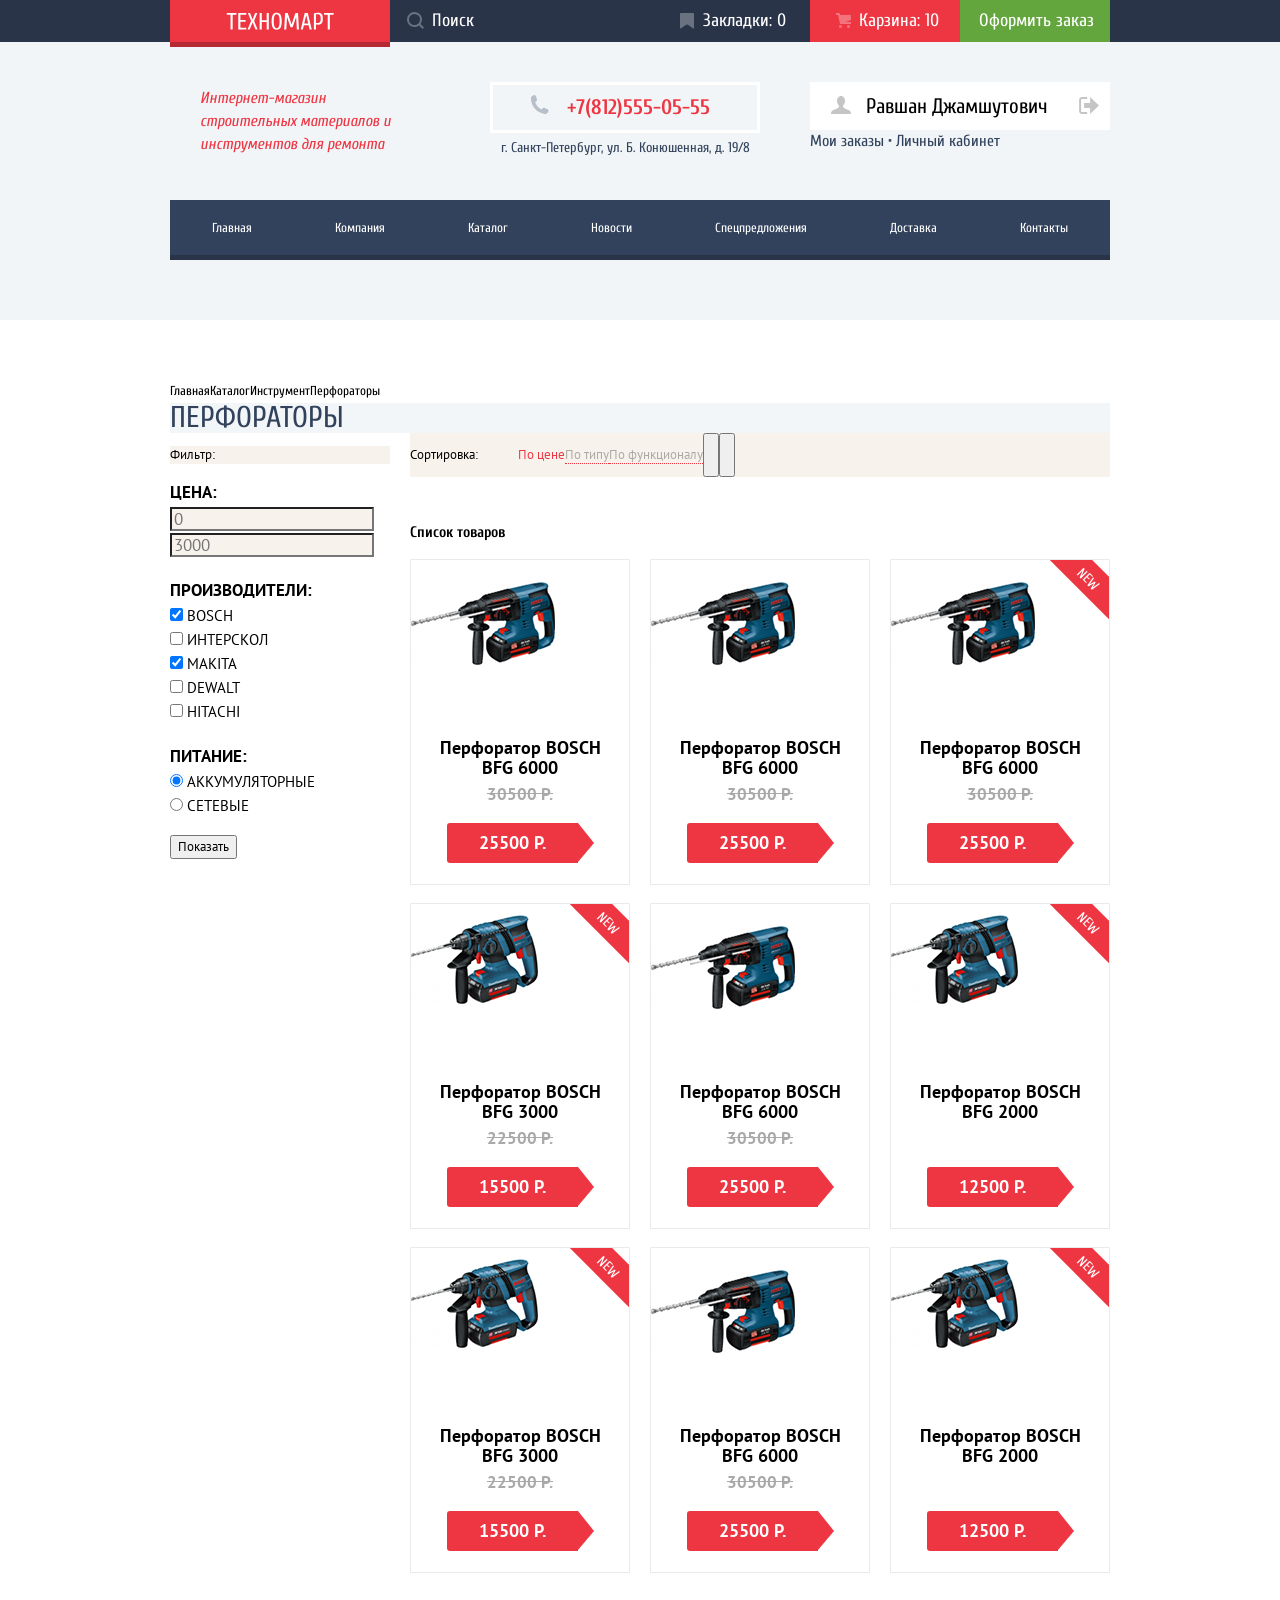
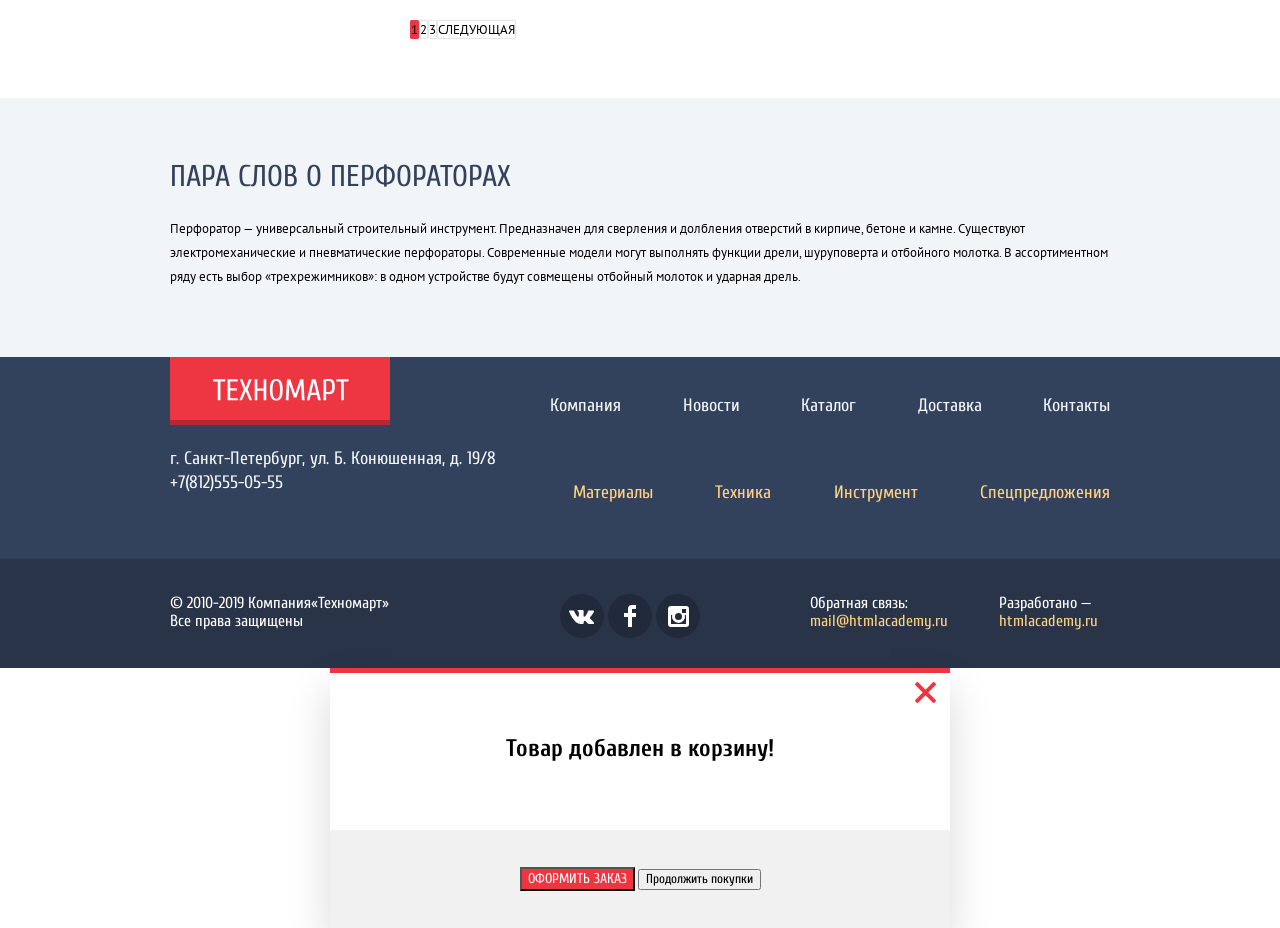
==== catalog.html @ ea9637d2 "правки к декоративным элементам" ====
<!DOCTYPE html>
<html class="page" lang="ru">

<head>
  <meta charset="utf-8">
  <title>HTML Academy: Техномарт</title>
  <link rel="icon" href="favicon.ico">
  <link rel="icon" href="img/icon.svg" type="image/svg+xml">
  <link rel="apple-touch-icon" href="img/180.png">
  <link rel="manifest" href="manifest.webmanifest">
  <link href="https://fonts.googleapis.com/css2?family=Cuprum:wght@400;700&family=PT+Sans:wght@400;700&display=swap"
    rel="stylesheet">
  <link rel="stylesheet" href="css/normalize.css">
  <link rel="stylesheet" href="css/style.css">
</head>

<body class="page-body">
  <header class="main-header">
    <div class="first-line-wrapper">
      <div class="header-first-line">
        <a class="header-logo" href="index.html">
          <img src="img/tehnomart-logo-header.svg" alt="Логотип Техномарт." width="108" height="18">
        </a>
        <form class="search" action="">
          <label class="visually-hidden" for="search">Поиск</label>
          <input class="search-input" type="text" id="search" name="search" placeholder="Поиск">
          <svg class="loupe" width="17" height="17" fill="none" xmlns="http://www.w3.org/2000/svg">
            <path class="lope-pass" fill-rule="evenodd" clip-rule="evenodd"
              d="M13.46 12.04L17 15.6 15.59 17l-3.55-3.54a7.5 7.5 0 111.41-1.41zM7.5 2a5.5 5.5 0 10.01 11.01A5.5 5.5 0 007.5 2z"
              fill="#fff" />
          </svg>
        </form>
        <ul class="buyer-assistance-list">
          <li class="buyer-assistance-item">
            <a class="buyer-assistance-link bookmarks" href="#">Закладки: <span.>0</span.></a>
          </li>
          <li class="buyer-assistance-item">
            <a class="buyer-assistance-link basket filled-basket" href="#">Карзина: <span>10</span></a>
          </li>
          <li class="buyer-assistance-item">
            <a class="buyer-assistance-link place-order" href="#">Оформить заказ</a>
          </li>
        </ul>
      </div>
    </div>

    <div class="header-middle-line">
      <p>
        Интернет-магазин строительных материалов и инструментов для ремонта
      </p>
      <div class="header-address-block">
        <a class="header-phone" href="tel:78125550555">+7(812)555-05-55</a>
        <address class="header-address">
          г. Санкт-Петербург, ул. Б. Конюшенная, д. 19/8
        </address>
      </div>
      <form class="personal-account" action="">
        <button class="personal-accaunt-button" type="button">
          <svg width="20" height="18" fill="#C5C5C5" xmlns="http://www.w3.org/2000/svg">
            <path
              d="M17.881 14.166c-2.144-.735-4.256-1.666-5.207-2.39-.657-.501-.77-1.618-.517-2.415 1.118-.903 1.864-2.477 1.864-4.278C14.021 2.276 12.221 0 10 0S5.979 2.276 5.979 5.083c0 1.801.746 3.374 1.863 4.277.253.798.141 1.915-.517 2.416-.95.724-3.063 1.654-5.207 2.39C-.026 14.902 0 18 0 18h20s.025-3.099-2.119-3.834z" />
          </svg>
        </button>
        <label class="personal-account-ladel" for="user_name">
          <input class="personal-account-input" type="text" name="user_name" placeholder="Равшан Джамшутович">
          Мои заказы &bull; Личный кабинет
        </label>
        <button class="login-out-button" type="button">
          <svg width="20" height="17" fill="#c5c5c5" xmlns="http://www.w3.org/2000/svg">
            <path d="M20 8.5L11.12 0v6h-6v5h6v6L20 8.5z" />
            <path
              d="M2.1 13.95V3.05c.02-.38.18-1.06 1.02-1.06h5.02V0H3.12C.94 0 .12 1.81.09 3.03v10.94C.1 15.2.94 17 3.12 17h5.02v-1.99H3.12c-.84 0-1-.68-1.01-1.06z" />
          </svg>
        </button>
      </form>
    </div>

    <nav class="main-nav">
      <ul class="site-nav">
        <li><a class="site-nav-link" href="index.html">Главная</a></li>
        <li><a class="site-nav-link" href="#">Компания</a></li>
        <li><a class="site-nav-link" href="#">Каталог</a></li>
        <li><a class="site-nav-link" href="#">Новости</a></li>
        <li><a class="site-nav-link" href="#">Спецпредложения</a></li>
        <li><a class="site-nav-link" href="#">Доставка</a></li>
        <li><a class="site-nav-link" href="#">Контакты</a></li>
      </ul>
    </nav>
  </header>

  <main class="page-catalog">
    <div class="container">
      <h1 class="visually-hidden">Большой выбор товаров на любой вкус</h1>
      <ul class="bread-crumbs">
        <li>
          <a class="bread-crumbs-link" href="index.html"><span>Главная</span></a>
        </li>
        <li><a class="bread-crumbs-link" href="#">Каталог</a></li>
        <li><a class="bread-crumbs-link" href="#">Инструмент</a></li>
        <li class="breadcrums-current">
          <a class="bread-crumbs-link" href="#">Перфораторы</a>
        </li>
      </ul>
      <h2 class="section-title perforator">Перфораторы</h2>

      <div class="catalog-wrapper">
        <section class="sort">
          <h3 class="catalog-section-title">Сортировка:</h3>
          <ul class="sort-list">
            <li><a class="sort-link sort-selected" href="#">По цене</a></li>
            <li><a class="sort-link" href="#">По типу</a></li>
            <li><a class="sort-link" href="#">По функционалу</a></li>
          </ul>
          <button class="sort-button" type="button"></button>
          <button class="sort-button" type="button"></button>
        </section>

        <section class="filters">
          <h3 class="catalog-section-title filters-title">Фильтр:</h3>
          <form class="filter" action="https://echo.htmlacademy.ru" method="get">
            <fieldset class="filter-price">
              <legend class="">Цена:</legend>
              <label for=""><input type="number" placeholder="0"></label>
              <label for=""><input type="number" placeholder="3000"></label>
            </fieldset>
            <fieldset class="filter-manufacturers">
              <legend>Производители:</legend>
              <ul class="filter-manufacturers-list">
                <li class="filter-checkbox">
                  <label for="filter-bosh">
                    <span></span>
                    <input class="filter-input-checkbox" id="filter-bosh" type="checkbox" checked>
                    Bosch
                  </label>
                </li>
                <li class="filter-checkbox">
                  <label for="filter-interscol">
                    <span></span>
                    <input class="filter-input-checkbox" id="filter-interscol" type="checkbox">
                    Интерскол
                  </label>
                </li>
                <li class="filter-checkbox">
                  <label for="filter-makita">
                    <span></span>
                    <input class="filter-input-checkbox" id="filter-makita" type="checkbox" checked>
                    Makita
                  </label>
                </li>
                <li class="filter-checkbox">
                  <label for="filter-dewalt">
                    <span></span>
                    <input class="filter-input-checkbox" id="filter-dewalt" type="checkbox">
                    Dewalt
                  </label>
                </li>
                <li class="filter-checkbox">
                  <label for="filter-hitachi">
                    <span></span>
                    <input class="filter-input-checkbox" id="filter-hitachi" type="checkbox">
                    Hitachi
                  </label>
                </li>
              </ul>
            </fieldset>
            <fieldset>
              <legend>Питание:</legend>
              <ul class="filter-battery-list">
                <li class="">
                  <label for="filter-battery">
                    <span></span>
                    <input class="filter-input-radio" id="filter-battery" type="radio" checked>
                    Аккумуляторные
                  </label>
                </li>
                <li class="">
                  <label for="filter-network">
                    <span></span>
                    <input class="filter-input-radio" id="filter-network" type="radio">
                    Сетевые
                  </label>
                </li>
              </ul>
            </fieldset>
            <button class="button-show" type="button">Показать</button>
          </form>
        </section>

        <section class="catalog">
          <h3>Список товаров</h3>
          <ul class="catalog-list">
            <li class="catalog-item folder-cell">
              <a href="#"><img src="img/BFG-6000.png" alt="Внешний вид перфоратора." width="144" height="128"></a>
              <p class="product-name">
                <span>Перфоратор&nbsp;BOSCH BFG 6000</span>
                <del class="previous-price">30500 Р.</del>
                <span class="new-price">25500 Р.</span>
              </p>
            </li>
            <li class="catalog-item folder-cell">
              <a href="#"><img src="img/BFG-6000.png" alt="Внешний вид перфоратора." width="144" height="128"></a>
              <p class="product-name">
                <span>Перфоратор&nbsp;BOSCH BFG 6000</span>
                <del class="previous-price">30500 Р.</del>
                <span class="new-price">25500 Р.</span>
              </p>
            </li>
            <li class="catalog-item folder-cell">
              <a class="product-new" href="#"><img src="img/BFG-6000.png" alt="Внешний вид перфоратора." width="144"
                  height="128"></a>
              <p class="product-name">
                <span>Перфоратор&nbsp;BOSCH BFG 6000</span>
                <del class="previous-price">30500 Р.</del>
                <span class="new-price">25500 Р.</span>
              </p>
            </li>
            <li class="catalog-item folder-cell">
              <a class="product-new" href="#"><img src="img/BFG-3000.png" alt="Внешний вид перфоратора." width="127"
                  height="112"></a>
              <p class="product-name">
                <span>Перфоратор&nbsp;BOSCH BFG 3000</span>
                <del class="previous-price">22500 Р.</del>
                <span class="new-price">15500 Р.</span>
              </p>
            </li>
            <li class="catalog-item folder-cell">
              <a href="#"><img src="img/BFG-6000.png" alt="Внешний вид перфоратора." width="144" height="128"></a>
              <p class="product-name">
                <span>Перфоратор&nbsp;BOSCH BFG 6000</span>
                <del class="previous-price">30500 Р.</del>
                <span class="new-price">25500 Р.</span>
              </p>
            </li>
            <li class="catalog-item folder-cell">
              <a class="product-new" href="#"><img src="img/BFG-2000.png" alt="Внешний вид перфоратора." width="127"
                  height="112"></a>
              <p class="product-name">
                <span>Перфоратор&nbsp;BOSCH BFG 2000</span>
                <span></span>
                <span class="new-price">12500 Р.</span>
              </p>
            </li>
            <li class="catalog-item folder-cell">
              <a class="product-new" href="#"><img src="img/BFG-3000.png" alt="Внешний вид перфоратора." width="127"
                  height="112"></a>
              <p class="product-name">
                <span>Перфоратор&nbsp;BOSCH BFG 3000</span>
                <del class="previous-price">22500 Р.</del>
                <span class="new-price">15500 Р.</span>
              </p>
            </li>
            <li class="catalog-item folder-cell">
              <a href="#"><img src="img/BFG-6000.png" alt="Внешний вид перфоратора." width="144" height="128"></a>
              <p class="product-name">
                <span>Перфоратор&nbsp;BOSCH BFG 6000</span>
                <del class="previous-price">30500 Р.</del>
                <span class="new-price">25500 Р.</span>
              </p>
            </li>
            <li class="catalog-item folder-cell">
              <a class="product-new" href="#"><img src="img/BFG-2000.png" alt="Внешний вид перфоратора." width="127"
                  height="112"></a>
              <p class="product-name">
                <span>Перфоратор&nbsp;BOSCH BFG 2000</span>
                <span></span>
                <span class="new-price">12500 Р.</span>
              </p>
            </li>
          </ul>
          <ul class="pagination-list">
            <li class="pagination-item pagination-item-current">
              <a class="pagination-link" href="">1</a>
            </li>
            <li class="pagination-item">
              <a class="pagination-link" href="">2</a>
            </li>
            <li class="pagination-item">
              <a class="pagination-link" href="">3</a>
            </li>
            <li class="pagination-item">
              <a class="pagination-link" href="">Следующая</a>
            </li>
          </ul>
        </section>
      </div>
    </div>

    <article class="catalog-article">
      <div class="container">
        <h2 class="section-title catalog-article-title">
          Пара слов о перфораторах
        </h2>
        <p class="paragraph-text">
          Перфоратор — универсальный строительный инструмент. Предназначен для
          сверления и долбления отверстий в кирпиче, бетоне и камне.
          Существуют электромеханические и пневматические перфораторы.
          Современные модели могут выполнять функции дрели, шуруповерта и
          отбойного молотка. В ассортиментном ряду есть выбор
          «трехрежимников»: в одном устройстве будут совмещены отбойный
          молоток и ударная дрель.
        </p>
      </div>
    </article>
  </main>

  <footer class="main-footer">
    <section class="footer-nav">
      <div class="container">
        <h2 class="visually-hidden">Контакты и навигация</h2>
        <div class="footer-nav-wrapper">
          <a class="footer-logo" href="index.html"><img src="img/tehnomart-logo-footer.svg" alt="Логотип Техномарт."
              width="137" height="22"></a>
          <ul class="footer-nav-list">
            <li><a class="footer-nav-link" href="#">Компания</a></li>
            <li><a class="footer-nav-link" href="#">Новости</a></li>
            <li>
              <a class="footer-nav-link" href="catalog.html">Каталог</a>
            </li>
            <li><a class="footer-nav-link" href="#">Доставка</a></li>
            <li><a class="footer-nav-link" href="#">Контакты</a></li>
          </ul>
          <div class="footer-address-block">
            <address class="footer-address">
              г. Санкт-Петербург, ул. Б. Конюшенная, д. 19/8
            </address>
            <a class="footer-phone" href="tel:78125550555">+7(812)555-05-55</a>
          </div>
          <ul class="footer-offers-list">
            <li><a class="footer-offers-link" href="#">Материалы</a></li>
            <li><a class="footer-offers-link" href="#">Техника</a></li>
            <li><a class="footer-offers-link" href="#">Инструмент</a></li>
            <li>
              <a class="footer-offers-link" href="#">Спецпредложения</a>
            </li>
          </ul>
        </div>
      </div>
    </section>

    <section class="footer-social">
      <div class="container">
        <h2 class="visually-hidden">Социальные сети и обратная связь</h2>
        <div class="footer-social-wrapper">
          <p class="footer-social-copyright">
            &copy; 2010-2019 Компания&laquo;Техномарт&raquo; Все права
            защищены
          </p>
          <ul class="footer-social-list">
            <li class="footer-social-item">
              <a class="social-button" href="#">
                <span class="visually-hidden">Вконтакте</span>
                <svg width="26" height="15" fill="none" xmlns="http://www.w3.org/2000/svg">
                  <path
                    d="M15.54 11.73c.92-.3 2.1 1.91 3.35 2.75.95.64 1.67.5 1.67.5l3.34-.04s1.75-.1.92-1.46c-.07-.11-.48-1-2.49-2.83-2.1-1.92-1.8-1.6.72-4.92C24.58 3.71 25.2 2.48 25 1.95c-.19-.5-1.32-.37-1.32-.37l-3.77.03c-.36 0-.67.1-.82.48 0 0-.6 1.56-1.39 2.89-1.67 2.8-2.34 2.95-2.62 2.77-.64-.4-.48-1.63-.48-2.5 0-2.71.42-3.84-.81-4.14-.41-.1-.71-.16-1.76-.17-1.34-.02-2.48 0-3.12.31-.43.21-.76.67-.56.7.25.03.8.14 1.11.54.39.52.37 1.68.37 1.68s.22 3.2-.52 3.6c-.5.27-1.2-.29-2.7-2.83-.76-1.3-1.34-2.74-1.34-2.74s-.1-.27-.3-.42c-.25-.17-.59-.22-.59-.22l-3.57.02s-.54.01-.74.24c-.17.2-.01.63-.01.63s2.8 6.45 5.97 9.7c2.9 2.98 6.21 2.79 6.21 2.79h1.5s.45-.05.68-.3c.22-.22.21-.64.21-.64s-.03-1.98.9-2.27z"
                    fill="#fff">
                </svg>
              </a>
            </li>
            <li class="footer-social-item">
              <a class="social-button" href="#">
                <span class="visually-hidden">Фейсбук</span>
                <svg width="12" height="22" fill="none" xmlns="http://www.w3.org/2000/svg">
                  <path d="M12 4V0H8a4 4 0 00-4 4v4H0v4h4v10h4V12h4V8H8V4h4z" fill="#fff">
                </svg>
              </a>
            </li>
            <li class="footer-social-item">
              <a class="social-button" href="#">
                <span class="visually-hidden">Инстаграм</span>
                <svg width="21" height="21" fill="none" xmlns="http://www.w3.org/2000/svg">
                  <path fill-rule="evenodd" clip-rule="evenodd"
                    d="M3 0h15a3 3 0 013 3v15a3 3 0 01-3 3H3a3 3 0 01-3-3V3a3 3 0 013-3zm11 10.5a3.5 3.5 0 10-7 0 3.5 3.5 0 007 0zM3 18V9h1.18a6.5 6.5 0 1012.64 0H18v9H3zM14 7h4V3h-4v4z"
                    fill="#fff">
                </svg>
              </a>
            </li>
          </ul>
          <p class="footer-feedback">
            Обратная связь:<br><a class="footer-feedback-link" href="mailto:mail@htmlacademy.ru">mail@htmlacademy.ru</a>
          </p>
          <p class="footer-developer">
            Разработано&nbsp;&mdash;<a class="footer-developer-link"
              href="https://htmlacademy.ru/intensive/htmlcss">htmlacademy.ru</a>
          </p>
        </div>
      </div>
    </section>
  </footer>

  <section class="modal cart-notice">
    <h2 class="cart-notice-title">Товар добавлен в корзину!</h2>
    <div class="cart-notice-button-block modal-button-block">
      <button class="button" type="button">Оформить заказ</button>
      <button type="button">Продолжить покупки</button>
      <button class="modal-close">Закрыть</button>
    </div>
  </section>
</body>

</html>
---- css/style.css ----
/* Variables */

:root {
  --basic-white: #ffffff;
  --basic-beige: #f7f3ec;
  --basic-cream: #f9f5f0;

  --basic-cloudy: #f1f5f7;
  --basic-greylight: #c5c5c5;
  --basic-grey: #a9a9a9;
  --basic-dark-grey: #3d546f;

  --basic-yellow: #ffbf47;
  --basic-dark-yellow: #ffd180;
  --basic-red: #ee3643;
  --basic-dark-red: #ca2c37;
  --basic-darken-red: #ba2732;
  --basic-lilac: #dc91d8;

  --basic-black: #000000;

  --basic-sky-blue: #3bbce3;
  --basic-blue: #32425c;
  --basic-dark-blue: #293449;
  --basic-darken-blue: #212a3a;

  --basic-mint: #8ed78f;
  --basic-light-green: #5fbb2d;
  --basic-green: #63a63e;
  --basic-dark-green: #518534;

  --basic-transparent-white-text: rgba(255, 255, 255, 0.5);
  --basic-transparent-black-text: rgba(0, 0, 0, 0.3);
  --basic-transparent-cloudy-text: rgba(241, 245, 247, 0.5);
  --basic-transparent-yellow-text: rgba(255, 209, 128, 0.5);
  --basic-transparent-button: rgba(255, 255, 255, 0.3);
  --basic-transparent-button-hover: rgba(197, 197, 197, 0.3);
  --basic-transparent-button-active: rgba(169, 169, 169, 0.3);
}

/* Global */

.page-body {
  min-width: 940px;
  margin: 0;
  padding: 0;
  font-family: Cuprum, Arial, sans-serif;
  font-size: 13px;
  line-height: 24px;
  font-weight: 400;
  color: var(--basic-black);
  background-color: var(--basic-white);

  min-height: 100%;
  display: grid;
  grid-template-rows: min-content 1fr min-content;
  align-content: start;
}

a {
  text-decoration: none;
}

img {
  max-width: 100%;
  height: auto;
}

.visually-hidden:not(:focus):not(:active),
input[type="checkbox"].visually-hidden,
input[type="radio"].visually-hidden {
  position: absolute;
  width: 1px;
  height: 1px;
  margin: -1px;
  border: 0;
  padding: 0;
  white-space: nowrap;
  clip-path: inset(100%);
  clip: rect(0 0 0 0);
  overflow: hidden;
}

/* Grid */

.page {
  height: 100%;
}

/* HEADER */

.main-header {
  display: grid;
  grid-template-rows: min-content 1fr min-content;
  margin-bottom: 59px;
  background-color: var(--basic-cloudy);
}

/* header first line */

.first-line-wrapper {
  width: 100%;
  margin-bottom: 40px;
  background-color: var(--basic-dark-blue);
}

.header-first-line {
  position: relative;
  display: flex;
  box-sizing: border-box;
  width: 940px;
  min-height: 42px;
  padding-left: 220px;
  margin: 0 auto;
  font-size: 18px;
  color: var(--basic-white);
}

.header-logo {
  position: absolute;
  top: 0;
  left: 0;
  width: 220px;
  height: 47px;
  text-align: center;
  background-color: var(--basic-red);
  box-shadow: inset 0px -5px 0px rgba(0, 0, 0, 0.24);
}

.header-logo img {
  margin-top: 12px;
}

.header-logo:active {
  background-color: var(--basic-darken-red);
}

.search {
  position: relative;
  width: 270px;
  height: 42px;
  display: flex;
}

.search-input {
  width: 100%;
  padding-left: 42px;
  font-size: 18px;
  line-height: 24px;
  color: var(--basic-white);
  background-color: var(--basic-dark-blue);
  border: none;
}

.search-input::placeholder {
  color: var(--basic-white);
}

.search-input:focus {
  background-color: var(--basic-white);
  color: var(--basic-black);
}

.loupe {
  position: absolute;
  top: 12px;
  left: 17px;
  opacity: 0.3;
}

/*не работает(  */
.search-input:focus + svg {
  fill: var(--basic-red);
  opacity: 1;
}

.buyer-assistance-list {
  display: flex;
  flex-wrap: wrap;
  width: 450px;
  margin: 0;
  margin-left: auto;
  padding: 0;
  list-style: none;
}

.buyer-assistance-item {
  width: 150px;
}

.buyer-assistance-link {
  position: relative;
  display: block;
  padding-top: 9px;
  padding-bottom: 9px;
  color: var(--basic-white);
}

.buyer-assistance-link:active {
  color: rgba(255, 255, 255, 0.5);
  background-color: var(--basic-darken-blue);
}

.bookmarks {
  padding-left: 43px;
}

.bookmarks::before {
  position: absolute;
  content: "";
  top: 13px;
  left: 20px;
  width: 14px;
  height: 16px;
  background-image: url("../img/pennant.svg");
  background-repeat: no-repeat;
  opacity: 0.3;
}

.bookmarks:hover::before {
  opacity: 1;
}

.bookmarks:active::before {
  opacity: 0.3;
}

.basket {
  padding-left: 49px;
}

.filled-basket {
  background-color: var(--basic-red);
}

.basket::before {
  position: absolute;
  content: "";
  top: 13px;
  left: 26px;
  width: 15px;
  height: 15px;
  background-image: url("../img/icon-cart.svg");
  background-repeat: no-repeat;
  opacity: 0.3;
}

.basket:hover::before {
  opacity: 1;
}

.basket:active::before {
  opacity: 0.3;
}

.place-order {
  padding-left: 19px;
  background-color: var(--basic-green);
}

.place-order:hover {
  background-color: var(--basic-light-green);
}

.place-order:active {
  color: var(--basic-transparent-white-text);
  background-color: var(--basic-green);
}

.header-middle-line {
  display: grid;
  grid-template-columns: 320px 270px 1fr;
  width: 940px;
  margin: 0 auto;
  margin-bottom: 40px;
}

.header-middle-line p {
  align-self: center;
  width: 197px;
  margin: 0;
  margin-left: 30px;
  font-style: italic;
  font-size: 16px;
  line-height: 23px;
  color: var(--basic-red);
}

.header-address-block {
  position: relative;
}

.header-phone {
  display: block;
  width: 270px;
  box-sizing: border-box;
  margin-bottom: 3px;
  padding-top: 7px;
  padding-right: 45px;
  padding-bottom: 8px;
  padding-left: 74px;
  font-weight: bold;
  font-size: 21px;
  line-height: 30px;
  color: var(--basic-red);
  border: 3px solid var(--basic-white);
}

.header-phone::before {
  position: absolute;
  content: "";
  top: 13px;
  left: 40px;
  width: 19px;
  height: 19px;
  background-image: url("../img/handset.svg");
  background-repeat: no-repeat;
  fill: #b7bfc8;
}

.header-address {
  text-align: center;
  font-size: 14px;
  font-style: normal;
  color: var(--basic-blue);
}

.user-block {
  position: relative;
  justify-self: end;
  display: flex;
  align-items: flex-start;
}

.login-link {
  padding-top: 12px;
  padding-right: 27px;
  padding-bottom: 12px;
  padding-left: 45px;
  margin-right: 10px;
}

.icon-login {
  position: absolute;
  top: 14px;
  left: 19px;
}

.login-link:hover + .icon-login path {
  fill: var(--basic-dark-grey);
}

.login-link:active + .icon-login path {
  fill: var(--basic-greylight);
}

.registration-link {
  padding: 12px 24px;
}

.login-link,
.registration-link {
  display: block;
  font-size: 21px;
  line-height: 21px;
  color: var(--basic-black);
  background-color: var(--basic-white);
}

.login-link:hover,
.registration-link:hover {
  color: var(--basic-red);
}

.login-link:hover::before {
}

.login-link:active,
.registration-link:active {
  color: var(--basic-greylight);
}

/* main nav */

.main-nav {
  width: 940px;
  margin: 0 auto;
  margin-bottom: 60px;
}

.site-nav {
  display: flex;
  width: 940px;
  margin: 0;
  padding: 0;
  list-style: none;
}

.site-nav li {
  display: flex;
  flex-grow: 1;
}

.site-nav-link {
  font-style: 18px;
  padding-top: 16px;
  padding-bottom: 20px;
  flex-grow: 1;
  text-align: center;
  color: var(--basic-white);
  background-color: var(--basic-blue);
  box-shadow: inset 0px -5px 0px var(--basic-dark-blue);
}

.site-nav a:hover {
  background-color: var(--basic-dark-blue);
}

.site-nav a:active {
  color: var(--basic-transparent-white-text);
}

/* MAIN  */

.container {
  width: 940px;
  margin: 0 auto;
}

/* offers */

.offers {
  margin-bottom: 59px;
}

.offers-list {
  display: grid;
  grid-template-rows: repeat(3, 123px);
  grid-template-columns: repeat(3, 300px);
  grid-gap: 20px;
  margin: 0;
  padding: 0;
  list-style: none;
}

.offers-slider {
  grid-row: 2 / -1;
  grid-column: 1 / 3;
}

.offers-item-materials {
  background-color: var(--basic-yellow);
  background-image: url("../img/bucket.svg");
  background-size: 44px 65px;
  background-repeat: no-repeat;
  background-position: 213px 31px;
}

.offers-item-tools {
  background-color: var(--basic-sky-blue);
  background-image: url("../img/drill.svg");
  background-size: 75px 61px;
  background-repeat: no-repeat;
  background-position: 194px 34px;
}

.offers-item-mashinery {
  background-color: var(--basic-lilac);
  background-image: url("../img/tractor.svg.");
  background-size: 78px 62px;
  background-repeat: no-repeat;
  background-position: 191px 31px;
}

.offers-item-discounts {
  background-color: var(--basic-mint);
  background-image: url("../img/big-shoping-cart.svg");
  background-size: 59px 72px;
  background-repeat: no-repeat;
  background-position: 196px 26px;
}

.offers-item-delivery {
  background-color: var(--basic-yellow);
  background-image: url("../img/car.svg");
  background-size: 78px 63px;
  background-repeat: no-repeat;
  background-position: 191px 32px;
}

.offers-item-title {
  position: relative;
  margin: 0;
  margin-top: 20px;
  margin-left: 22px;
  margin-bottom: 14px;
  font-weight: bold;
  font-size: 24px;
  line-height: 30px;
  color: var(--basic-white);
}

.offers-link {
  display: block;
  width: 135px;
  margin-left: 22px;
  padding-top: 10px;
  padding-bottom: 10px;
  text-align: center;
  font-size: 14px;
  line-height: 18px;
  color: var(--basic-white);
  background-color: var(--basic-transparent-button);
}

.offers-link:hover {
  background-color: var(--basic-transparent-button-hover);
}

.offers-link:active {
  background-color: var(--basic-transparent-button-active);
}

/* popular products */

.popular-products {
  margin-bottom: 70px;
}

.section-title-block {
  display: flex;
  justify-content: space-between;
  align-items: center;
  padding: 30px;
  padding-right: 20px;
  margin-bottom: 20px;
  background-color: var(--basic-cream);
}

.section-title {
  margin: 0;
  font-size: 30px;
  line-height: 30px;
  font-weight: normal;
  text-transform: uppercase;
  color: var(--basic-blue);
}

.button {
  text-align: center;
  font-size: 14px;
  line-height: 18px;
  text-transform: uppercase;
  color: var(--basic-white);
  background-color: var(--basic-red);
}

.button:hover {
  background-color: var(--basic-dark-red);
}

.button:active {
  background-color: var(--basic-darken-red);
}

.section-block-link {
  width: 192px;
  padding-top: 10px;
  padding-bottom: 10px;
}

.popular-products-list {
  display: grid;
  grid-template-columns: repeat(4, 220px);
  column-gap: 20px;
  margin: 0;
  padding: 0;
  list-style: none;
}

.popular-products-item {
}

.folder-cell {
  position: relative;
  display: grid;
  grid-template-rows: 178px 1fr;
  overflow: hidden;
  width: 220px;
  min-height: 318px;
  border: 1px solid #eaeaea;
  box-sizing: border-box;
}

.folder-cell:hover {
  box-shadow: 0px 4px 20px rgba(0, 0, 0, 0.15);
}

.product-new::after {
  position: absolute;
  content: "new";
  top: 3px;
  right: -27px;
  transform: rotate(45deg);
  background-color: var(--basic-red);
  color: var(--basic-white);
  padding-top: 8px;
  padding-bottom: 4px;
  padding-left: 35px;
  padding-right: 35px;
  text-transform: uppercase;
  font-size: 14px;
  line-height: 18px;
}

.product-name {
  justify-self: center;
  display: flex;
  flex-direction: column;
  align-items: center;
  width: 156px;
  margin: 0;
  text-align: center;
  font-size: 18px;
  line-height: 20px;
  font-weight: bold;
  font-family: "PT Sans";
}

.previous-price {
  width: 120px;
  height: 38px;
  margin-top: 7px;
  font-size: 17px;
  line-height: 18px;
  color: var(--basic-grey);
}

.new-price {
  position: relative;
  margin-top: auto;
  margin-right: 15px;
  margin-bottom: 21px;
  padding-top: 10px;
  padding-right: 32px;
  padding-bottom: 10px;
  padding-left: 32px;
  border-top-left-radius: 3px;
  border-bottom-left-radius: 3px;
  color: var(--basic-white);
  background-color: var(--basic-red);
}

.new-price::after {
  position: absolute;
  content: "";
  width: 0;
  height: 0;
  top: 0px;
  right: -16px;
  border-left: 16px solid var(--basic-red);
  border-top: 20px solid transparent;
  border-bottom: 19px solid transparent;
}

/* manufacturers */

.manufacturers {
  margin-bottom: 70px;
}

.manufacturers-list {
  display: grid;
  grid-template-columns: repeat(4, 220px);
  grid-template-rows: repeat(2, 145px);
  grid-gap: 20px;
  margin: 0;
  padding: 0;
  list-style: none;
}

.manufacturers-item {
  display: flex;
  justify-content: center;
  align-items: center;
  min-height: 145px;
  border: 1px solid #eaeaea;
}

.manufacturers-item:hover {
  box-shadow: 0px 4px 20px rgba(0, 0, 0, 0.15);
}

.manufacturers-item:active {
  opacity: 0.5;
}

/* serveces */

.services {
  margin-bottom: 70px;
  background-color: var(--basic-cloudy);
}

.services-title {
  padding-top: 64px;
  margin-bottom: 25px;
}

.paragraph-text {
  margin: 0;
  font-size: 13px;
  line-height: 24px;
  font-family: "PT Sans";
}

.services-lead {
  width: 400px;
  margin-bottom: 21px;
}

.services-slider {
  display: grid;
  grid-template-columns: 240px 1fr;
  column-gap: 80px;
}

.services-slider-list {
  margin: 0;
  margin-bottom: 54px;
  padding: 0;
  padding-top: 45px;
  padding-bottom: 45px;
  list-style: none;
  box-shadow: inset -2px 0px 2px rgb(0, 0, 0, 0.15);
}

.services-slider-item {
  padding-top: 14px;
  padding-left: 22px;
  padding-bottom: 18px;
  font-weight: bold;
  font-size: 21px;
  line-height: 30px;
  color: var(--basic-white);
  background-color: var(--basic-blue);
  box-shadow: inset -2px 0px 2px rgb(0, 0, 0, 0.15);
}

.services-slider-item:hover {
  background-color: var(--basic-dark-blue);
}

.services-slider-item-selected {
  color: var(--basic-blue);
  background-color: var(--basic-white);
  box-shadow: 0px 1px 0px #ffffff;
}

.slider-element-list {
  margin: 0;
  padding: 0;
  padding-top: 45px;
  list-style: none;
  background-image: url("../img/delivery-car.png");
  background-size: 468px 261px;
  background-position: right 67px;
  background-repeat: no-repeat;
}

.slider-element-title {
  padding: 0;
  margin-bottom: 30px;
}

.slider-element-text {
  width: 280px;
}

/* index columns */

.index-columns {
  display: grid;
  grid-template-columns: 460px 300px;
  column-gap: 180px;
  margin-bottom: 70px;
}

/* about company */
.adout-company-title,
.contacts-title {
  margin-bottom: 24px;
}

.about-company-lead {
  margin-bottom: 30px;
}

.list-text {
  width: 385px;
  margin-bottom: 1px;
}

.about-company-list {
  margin: 0;
  margin-bottom: 20px;
  padding: 0;
  list-style: none;
}

.about-company-item {
  position: relative;
  margin-bottom: 12px;
  padding-left: 37px;
  font-size: 18px;
  line-height: 24px;
}

.about-company-item::before {
  position: absolute;
  content: "";
  top: 14px;
  left: 0;
  width: 25px;
  height: 2px;
  background-color: var(--basic-red);
}

.about-company-link {
  display: block;
  width: 140px;
  padding: 11px 40px 9px;
}

/* contacts */

.contacts .paragraph-text {
  width: 180px;
  margin-bottom: 32px;
}

.contacts-map {
  width: 300px;
  height: 158px;
  margin-bottom: 20px;
}

.contacts-link {
  display: block;
  padding-top: 11px;
  padding-bottom: 9px;
}

/* FOOTER */

.footer-nav-wrapper {
  display: grid;
  grid-template-columns: 220px 160px 560px;
  padding-bottom: 54px;
}

.footer-nav {
  font-size: 18px;
  line-height: 24px;
  color: var(--basic-cloudy);
  background-color: var(--basic-blue);
}

.footer-logo {
  grid-column: 1 / 2;
  display: flex;
  align-items: start;
  justify-content: center;
  height: 68px;
  margin-bottom: 22px;
  background-color: var(--basic-red);
  box-shadow: inset 0px -5px 0px rgba(0, 0, 0, 0.24);
}

.footer-logo img {
  margin-top: 21px;
}

.footer-logo:active {
  background-color: var(--basic-darken-red);
}

.footer-nav-list {
  grid-column: 3 / -1;
  display: flex;
  justify-content: space-between;
  flex-wrap: wrap;
  margin: 0;
  margin-top: 37px;
  padding: 0;
  list-style: none;
}

.footer-nav-link {
  color: var(--basic-cloudy);
}

.footer-nav-link:hover {
  text-decoration: underline;
}

.footer-nav-link:active {
  color: var(--basic-transparent-cloudy-text);
  text-decoration: none;
}

.footer-address-block {
  grid-column: 1 / 3;
}

.footer-address {
  font-style: normal;
}

.footer-phone {
  color: var(--basic-cloudy);
}

.footer-offers-list {
  grid-column: 3 / -1;
  display: flex;
  justify-content: space-between;
  flex-wrap: wrap;
  margin: 0;
  margin-left: 23px;
  margin-top: 34px;
  padding: 0;
  list-style: none;
}

.footer-offers-link {
  color: var(--basic-dark-yellow);
}

.footer-offers-link:hover {
  text-decoration: underline;
}

.footer-offers-link:active {
  color: var(--basic-transparent-yellow-text);
  text-decoration: none;
}

.footer-social {
  padding-top: 35px;
  padding-bottom: 30px;
  font-size: 16px;
  line-height: 18px;
  color: var(--basic-white);
  background-color: var(--basic-dark-blue);
}

.footer-social-wrapper {
  display: grid;
  grid-template-columns: 390px 250px 140px 160px;
}

.footer-social-copyright {
  grid-column: 1 / 2;
  width: 227px;
  margin: 0;
}

.footer-social-list {
  grid-column: 2 / 3;
  display: flex;
  flex-wrap: wrap;
  margin: 0;
  padding: 0;
  list-style: none;
}

.footer-social-item {
  margin-right: 4px;
}

.social-button {
  display: flex;
  justify-content: center;
  align-items: center;
  width: 44px;
  height: 44px;
  border-radius: 50%;
  color: var(--basic-white);
  background-color: var(--basic-darken-blue);
}

.social-button:hover {
  background-color: var(--basic-red);
}

.footer-feedback {
  grid-column: 3 / 4;
  width: 140px;
  margin: 0;
}

.footer-developer {
  grid-column: 4 / 5;
  justify-self: end;
  width: 98px;
  margin: 0;
  margin-right: 13px;
}

.footer-feedback-link,
.footer-developer-link {
  color: var(--basic-dark-yellow);
}

.footer-feedback-link:hover,
.footer-developer-link:hover {
  text-decoration: underline;
}

.footer-feedback-link:active,
.footer-developer-link:active {
  color: var(--basic-red);
  text-decoration: none;
}

/* modal feedback */

.modal {
  position: relative;
  box-shadow: 0 20px 40px rgba(0, 0, 0, 0.15),
    inset 0px 5px 0px var(--basic-red);
}

.modal-feedback {
  width: 620px;
  margin: 0 auto;
  padding-top: 39px;
}

.feedback-grid {
  display: grid;
  grid-template-columns: 1fr 1fr;
  grid-column-gap: 20px;
  width: 460px;
  margin: 0 auto;
}

.mail-form input,
.mail-form textarea {
  width: 100%;
  padding-top: 7px;
  padding-bottom: 7px;
  padding-left: 12px;
  box-sizing: border-box;
  font-family: "PT Sans";
  font-size: 13px;
  line-height: 24px;
  border: 2px solid var(--basic-greylight);
  border-radius: 2px;
  color: var(--basic-grey);
}

.mail-form textarea {
  height: 114px;
}

.modal-form-name {
  grid-column: 1 / 2;
  margin: 0;
  margin-bottom: 13px;
}

.modal-form-mail {
  grid-column: 2 / -1;
  margin: 0;
  margin-bottom: 13px;
}

.modal-form-text {
  grid-column: 1 /-1;
  margin: 0;
  margin-bottom: 35px;
}

.modal-label {
  display: block;
  font-size: 18px;
  line-height: 24px;
  margin-bottom: 18px;
}

.modal-button-block {
  padding: 37px 0;
  text-align: center;
  background-color: #f4f4f4;
}

.button-send {
  padding: 11px 199px 9px;
  border: none;
}

.modal-map {
  width: 940px;
  height: 449px;
  margin: 0 auto;
  background-image: url("../img/big-map.png");
  background-repeat: no-repeat;
  background-position: top;
}

/* CATALOG */

/* HEADER CATALOG */

.personal-account {
  justify-self: end;
  position: relative;
  width: 300px;
}

.personal-accaunt-button {
  position: absolute;
  top: 13px;
  left: 15px;
  width: 20px;
  height: 18px;
  background-color: transparent;
  border: none;
}

.personal-accaunt-button:hover svg {
  fill: var(--basic-dark-grey);
}

.login-out-button {
  position: absolute;
  top: 14px;
  right: 17px;
  width: 20px;
  height: 17px;
  background-color: transparent;
  border: none;
}

.login-out-button:hover svg {
  fill: var(--basic-dark-grey);
}

.personal-account-ladel {
  font-size: 16px;
  line-height: 18px;
  color: var(--basic-blue);
}

.personal-account-ladel:hover {
  color: var(--basic-red);
}

.personal-account-ladel:active {
  color: var(--basic-greylight);
}

.personal-account-input {
  width: 300px;
  padding: 12px 56px;
  box-sizing: border-box;
  font-size: 21px;
  line-height: 21px;
  border: none;
  color: var(--basic-black);
  background-color: var(--basic-white);
}

.personal-account-input::placeholder {
  color: var(--basic-black);
}

/* MAIN CATALOG */

.bread-crumbs {
  display: flex;
  flex-wrap: wrap;
  list-style: none;
  margin: 0;
  padding: 0;
}

.bread-crumbs-link {
  line-height: 18px;
  color: var(--basic-black);
}

.perforator {
  background-color: #f2f6f8;
}

.catalog-wrapper {
  display: grid;
  grid-template-columns: 220px 1fr;
  column-gap: 20px;
  grid-template-rows: min-content 1fr;
  align-content: start;
  margin-bottom: 59px;
}

/* Sort */

.sort {
  grid-column: 2 / -1;
  grid-row: 1 / 2;
  display: flex;
  margin-bottom: 28px;
  line-height: 18px;
  font-family: "PT Sans";
  background-color: var(--basic-beige);
}

.catalog-section-title {
  font-weight: normal;
  font-size: 13px;
  line-height: 18px;
}

.sort-list {
  display: flex;
  list-style: none;
}

.sort-link {
  color: var(--basic-transparent-black-text);
  border-bottom: 1px dotted var(--basic-red);
}

.sort-link:hover {
  color: var(--basic-black);
  border-bottom: 1px solid var(--basic-red);
}

.sort-link:active,
.sort-selected {
  color: var(--basic-red);
  border-bottom: none;
}

/* filters */

.filters {
  grid-column: 1 / 2;
  grid-row: 1 / -1;
  font-family: "PT Sans";
}

.filters-title {
  background-color: var(--basic-beige);
}

.filter fieldset {
  padding: 0;
  margin: 0;
  margin-bottom: 16px;
  border: none;
}

.filter-manufacturers-list {
  margin: 0;
  padding: 0;
  list-style: none;
}

.filter-battery-list {
  margin: 0;
  padding: 0;
  list-style: none;
}

.filter legend {
  font-weight: bold;
  font-size: 17px;
  line-height: 30px;
  text-transform: uppercase;
}

.filter label {
  font-size: 15px;
  line-height: 19px;
  text-transform: uppercase;
}

.filter-price input {
  font-size: 17px;
  line-height: 18px;
  text-transform: uppercase;
  background-color: var(--basic-beige);
}

.button-show {
  font-size: 13px;
  line-height: 18px;
}

/* Catalog */

.catalog {
  grid-column: 2 / -1;
  grid-row: 2 / -1;
}

.catalog-list {
  display: grid;
  grid-template-columns: repeat(3, 220px);
  column-gap: 20px;
  grid-template-rows: repeat(3, auto);
  row-gap: 18px;
  margin: 0;
  margin-bottom: 48px;
  padding: 0;
  list-style: none;
}

.pagination-list {
  display: flex;
  margin: 0;
  padding: 0;
  font-family: "PT Sans";
  font-size: 13px;
  line-height: 18px;
  text-transform: uppercase;
  list-style: none;
}

.pagination-link {
  color: var(--basic-black);
  border: 1px solid #e5e5e5;
  border-radius: 2px;
}

.pagination-link:hover {
  border: 1px solid var(--basic-greylight);
}

.pagination-link:active {
  border: 1px solid var(--basic-red);
}

.pagination-item-current a {
  background-color: var(--basic-red);
  border: 1px solid var(--basic-red);
}

/* Catalog article */

.catalog-article {
  padding-top: 64px;
  padding-bottom: 68px;
  background-color: var(--basic-cloudy);
}

.catalog-article-title {
  margin-bottom: 25px;
}

/* cart-notice */
.cart-notice {
  display: flex;
  flex-direction: column;
  text-align: center;
  width: 620px;
  margin: 0 auto;
}

.cart-notice-title {
  align-self: center;
  margin: 0;
  padding: 66px 0;
  font-weight: bold;
  font-size: 24px;
  line-height: 30px;
}

.cart-notice-button-block {
  padding: 37px 0;
  background-color: #f1f1f1;
}

.modal-close {
  position: absolute;
  right: 14px;
  top: 14px;
  width: 21px;
  height: 21px;
  border: none;
  color: transparent;
  background-image: url("../img/icon-close.svg");
  background-repeat: no-repeat;
  background-color: transparent;
}

.modal-close:hover {
  cursor: pointer;
}
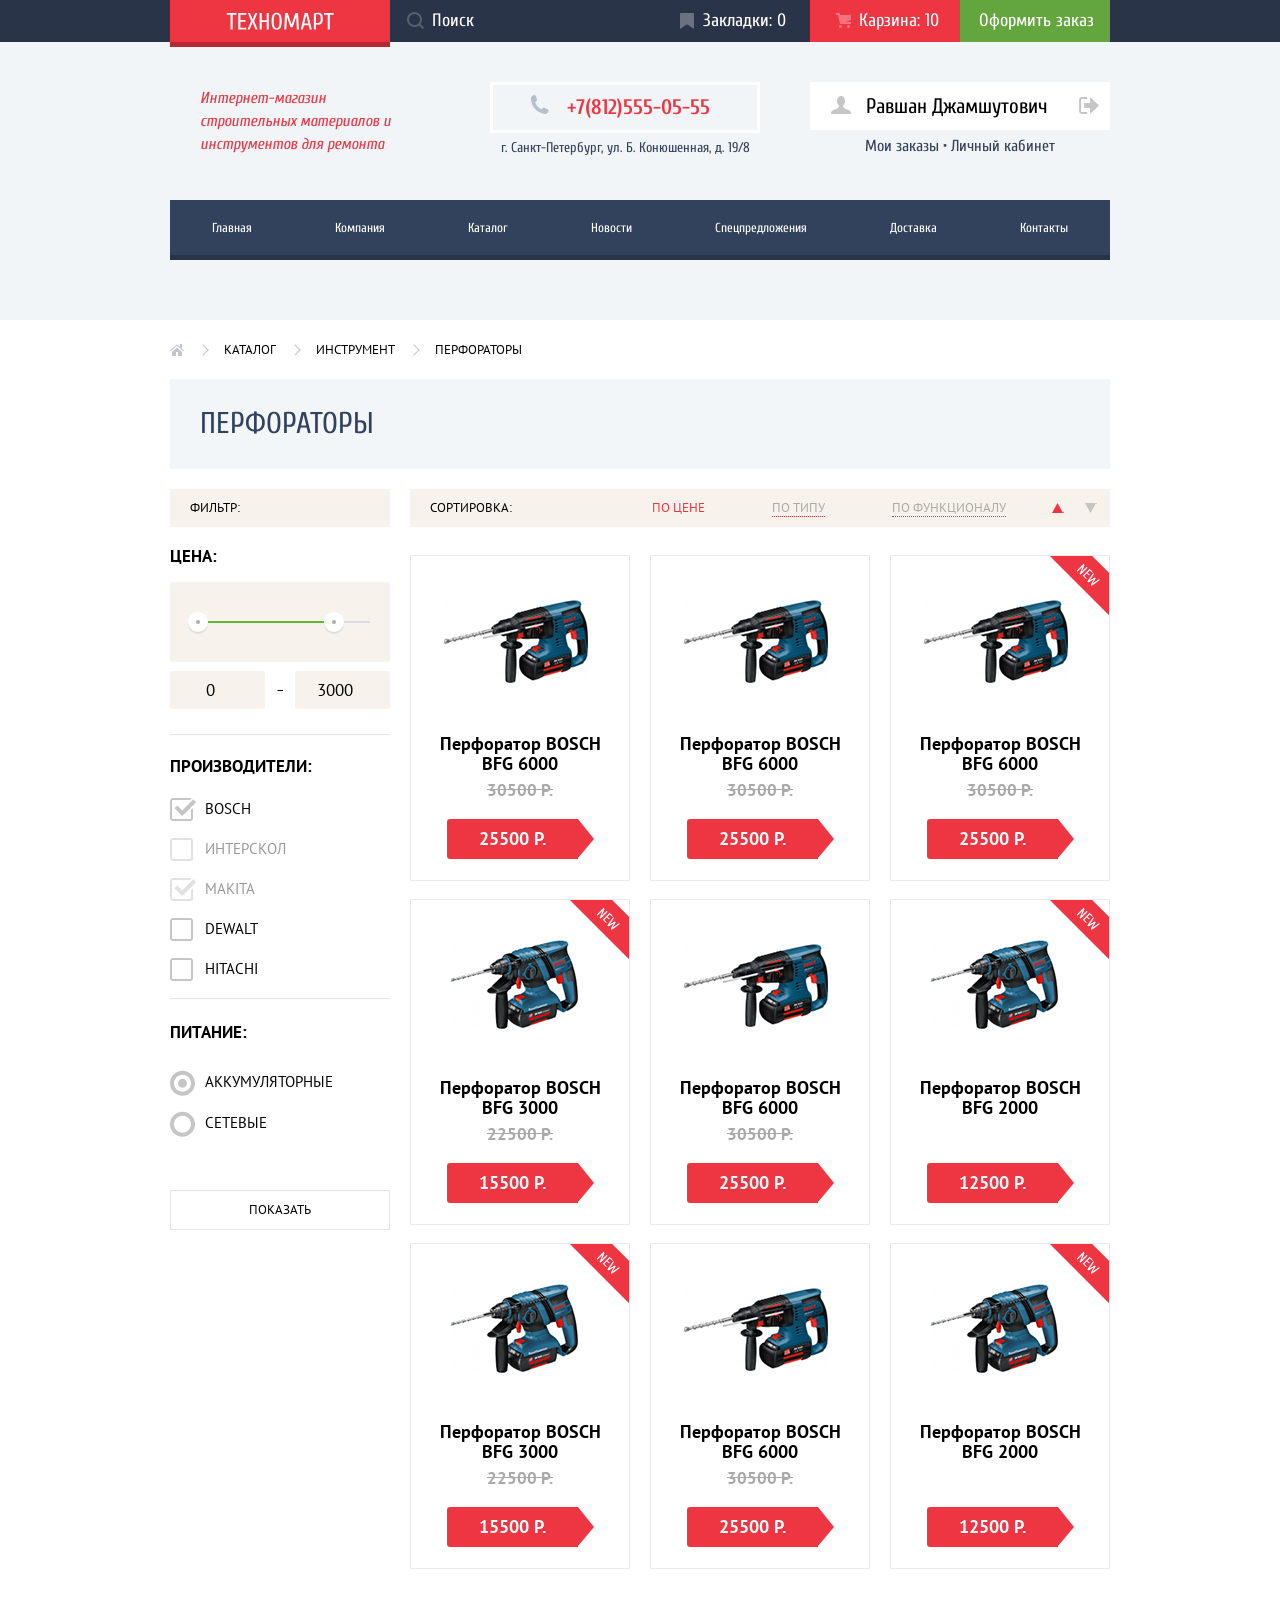
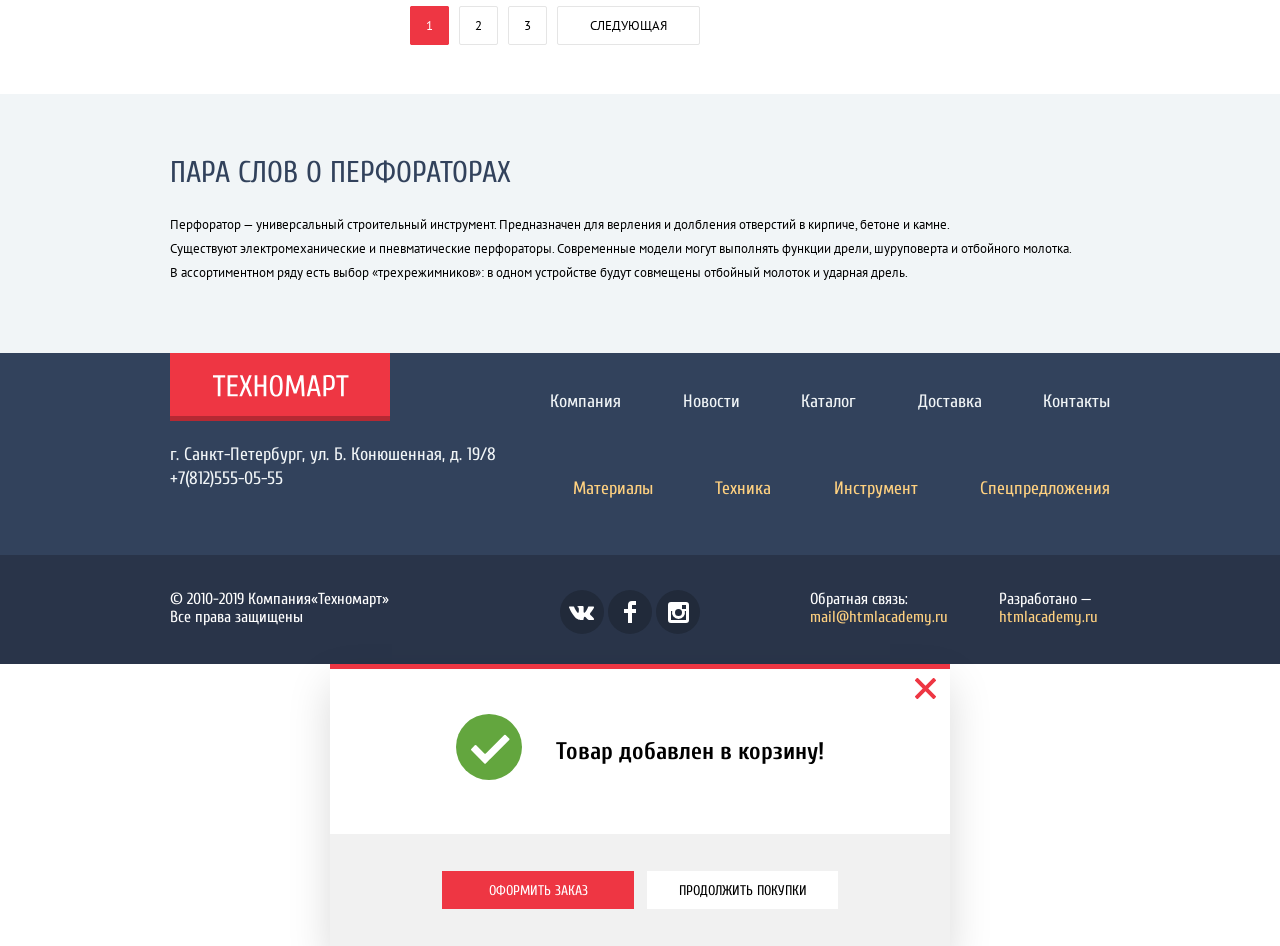
==== commit 14ff2354: "декоративные элементы внутренней страницы" ====
--- a/catalog.html
+++ b/catalog.html
@@ -15,7 +15,7 @@
 </head>
 
 <body class="page-body">
-  <header class="main-header">
+  <header class="main-header catalog-header">
     <div class="first-line-wrapper">
       <div class="header-first-line">
         <a class="header-logo" href="index.html">
@@ -24,10 +24,9 @@
         <form class="search" action="">
           <label class="visually-hidden" for="search">Поиск</label>
           <input class="search-input" type="text" id="search" name="search" placeholder="Поиск">
-          <svg class="loupe" width="17" height="17" fill="none" xmlns="http://www.w3.org/2000/svg">
-            <path class="lope-pass" fill-rule="evenodd" clip-rule="evenodd"
-              d="M13.46 12.04L17 15.6 15.59 17l-3.55-3.54a7.5 7.5 0 111.41-1.41zM7.5 2a5.5 5.5 0 10.01 11.01A5.5 5.5 0 007.5 2z"
-              fill="#fff" />
+          <svg class="loupe" width="17" height="17" fill="#c5c5c5" xmlns="http://www.w3.org/2000/svg">
+            <path fill-rule="evenodd" clip-rule="evenodd"
+              d="M13.46 12.04L17 15.6 15.59 17l-3.55-3.54a7.5 7.5 0 111.41-1.41zM7.5 2a5.5 5.5 0 10.01 11.01A5.5 5.5 0 007.5 2z" />
           </svg>
         </form>
         <ul class="buyer-assistance-list">
@@ -61,10 +60,9 @@
               d="M17.881 14.166c-2.144-.735-4.256-1.666-5.207-2.39-.657-.501-.77-1.618-.517-2.415 1.118-.903 1.864-2.477 1.864-4.278C14.021 2.276 12.221 0 10 0S5.979 2.276 5.979 5.083c0 1.801.746 3.374 1.863 4.277.253.798.141 1.915-.517 2.416-.95.724-3.063 1.654-5.207 2.39C-.026 14.902 0 18 0 18h20s.025-3.099-2.119-3.834z" />
           </svg>
         </button>
-        <label class="personal-account-ladel" for="user_name">
-          <input class="personal-account-input" type="text" name="user_name" placeholder="Равшан Джамшутович">
-          Мои заказы &bull; Личный кабинет
-        </label>
+        <input class="personal-account-input" type="text" name="user_name" placeholder="Равшан Джамшутович">
+
+        <label class="personal-account-ladel" for="user_name">Мои заказы &bull; Личный кабинет</label>
         <button class="login-out-button" type="button">
           <svg width="20" height="17" fill="#c5c5c5" xmlns="http://www.w3.org/2000/svg">
             <path d="M20 8.5L11.12 0v6h-6v5h6v6L20 8.5z" />
@@ -92,27 +90,25 @@
     <div class="container">
       <h1 class="visually-hidden">Большой выбор товаров на любой вкус</h1>
       <ul class="bread-crumbs">
-        <li>
-          <a class="bread-crumbs-link" href="index.html"><span>Главная</span></a>
+        <li class="bread-crumbs-item">
+          <a class="bread-crumbs-link bread-crumbs-main" href="index.html">Главная</a>
         </li>
-        <li><a class="bread-crumbs-link" href="#">Каталог</a></li>
-        <li><a class="bread-crumbs-link" href="#">Инструмент</a></li>
-        <li class="breadcrums-current">
-          <a class="bread-crumbs-link" href="#">Перфораторы</a>
-        </li>
+        <li class="bread-crumbs-item"><a class="bread-crumbs-link" href="#">Каталог</a></li>
+        <li class="bread-crumbs-item"><a class="bread-crumbs-link" href="#">Инструмент</a></li>
+        <li class="bread-crumbs-item breadcrums-current">Перфораторы</li>
       </ul>
       <h2 class="section-title perforator">Перфораторы</h2>
 
       <div class="catalog-wrapper">
         <section class="sort">
-          <h3 class="catalog-section-title">Сортировка:</h3>
+          <h3 class="catalog-section-title sort-title">Сортировка:</h3>
           <ul class="sort-list">
             <li><a class="sort-link sort-selected" href="#">По цене</a></li>
             <li><a class="sort-link" href="#">По типу</a></li>
             <li><a class="sort-link" href="#">По функционалу</a></li>
           </ul>
-          <button class="sort-button" type="button"></button>
-          <button class="sort-button" type="button"></button>
+          <button class="sort-button sort-button-up" type="button"></button>
+          <button class="sort-button sort-button-down type=" button"></button>
         </section>
 
         <section class="filters">
@@ -120,77 +116,144 @@
           <form class="filter" action="https://echo.htmlacademy.ru" method="get">
             <fieldset class="filter-price">
               <legend class="">Цена:</legend>
-              <label for=""><input type="number" placeholder="0"></label>
-              <label for=""><input type="number" placeholder="3000"></label>
+              <div class="range-filter">
+                <div class="range-controls">
+                  <div class="scale">
+                    <div class="bar" style="
+                      width: 80%;
+                      margin-left: 0%;">
+                    </div>
+                  </div>
+                  <div class="toggle toggle-min" tabindex="0" style="
+                  margin-left: 8%;"></div>
+                  <div class="toggle toggle-max" tabindex="0" style="
+                  margin-left: 70%;">
+                  </div>
+                </div>
+                <div class="price-controls">
+                  <label for=""><input type="number" value="0"></label>
+                  <span>&#8211;</span>
+                  <label for=""><input type="number" value="3000"></label>
+                </div>
+              </div>
             </fieldset>
+
             <fieldset class="filter-manufacturers">
               <legend>Производители:</legend>
               <ul class="filter-manufacturers-list">
                 <li class="filter-checkbox">
-                  <label for="filter-bosh">
-                    <span></span>
-                    <input class="filter-input-checkbox" id="filter-bosh" type="checkbox" checked>
-                    Bosch
-                  </label>
-                </li>
+                  <input class="check-input visually-hidden" name="checkbox-bosch" id="checkbox-bosch" type="checkbox"
+                    checked>
+                  <label class="check label-option" for="checkbox-bosch">Bosch</label>
+                  <svg class="check-box" width="27" height="23" xmlns="http://www.w3.org/2000/svg">
+                    <path class="check-square" fill-rule="evenodd" clip-rule="evenodd"
+                      d="M3 0h17a3 3 0 013 3v17a3 3 0 01-3 3H3a3 3 0 01-3-3V3a3 3 0 013-3zm18 3c0-.54-.46-1-1-1H3c-.54 0-1 .46-1 1v17c0 .54.46 1 1 1h17c.54 0 1-.46 1-1V3z" />
+
+                    <path class="check-mark"
+                      d="M7.28 7.49L4.46 10.3l7.78 7.79L26.17 4.17l-2.83-2.83-11.1 11.1-4.96-4.95z" />
+                    <path class="check-mark"
+                      d="M21 20c0 .54-.46 1-1 1H3c-.54 0-1-.46-1-1V3c0-.54.46-1 1-1h16.9L21.5.42A2.96 2.96 0 0020 0H3a3 3 0 00-3 3v17a3 3 0 003 3h17a3 3 0 003-3v-9.83l-2 2V20z" />
+                  </svg>
+                </li>
+
                 <li class="filter-checkbox">
-                  <label for="filter-interscol">
-                    <span></span>
-                    <input class="filter-input-checkbox" id="filter-interscol" type="checkbox">
-                    Интерскол
-                  </label>
-                </li>
+                  <input class="check-input visually-hidden" name="checkbox-interskol" id="checkbox-interskol"
+                    type="checkbox" disabled>
+                  <label class="check label-option" for="checkbox-interskol">Интерскол</label>
+                  <svg class="check-box" width="27" height="23" fill="c5c5c5" xmlns="http://www.w3.org/2000/svg">
+                    <path class="check-square" fill-rule="evenodd" clip-rule="evenodd"
+                      d="M3 0h17a3 3 0 013 3v17a3 3 0 01-3 3H3a3 3 0 01-3-3V3a3 3 0 013-3zm18 3c0-.54-.46-1-1-1H3c-.54 0-1 .46-1 1v17c0 .54.46 1 1 1h17c.54 0 1-.46 1-1V3z" />
+
+                    <path class="check-mark"
+                      d="M7.28 7.49L4.46 10.3l7.78 7.79L26.17 4.17l-2.83-2.83-11.1 11.1-4.96-4.95z" />
+                    <path class="check-mark"
+                      d="M21 20c0 .54-.46 1-1 1H3c-.54 0-1-.46-1-1V3c0-.54.46-1 1-1h16.9L21.5.42A2.96 2.96 0 0020 0H3a3 3 0 00-3 3v17a3 3 0 003 3h17a3 3 0 003-3v-9.83l-2 2V20z" />
+                  </svg>
+                </li>
+
                 <li class="filter-checkbox">
-                  <label for="filter-makita">
-                    <span></span>
-                    <input class="filter-input-checkbox" id="filter-makita" type="checkbox" checked>
-                    Makita
-                  </label>
-                </li>
+                  <input class="check-input visually-hidden" name="checkbox-makita" id="checkbox-makita" type="checkbox"
+                    checked disabled>
+                  <label class="check label-option" for="checkbox-makita">Makita</label>
+                  <svg class="check-box" width="27" height="23" fill="c5c5c5" xmlns="http://www.w3.org/2000/svg">
+                    <path class="check-square" fill-rule="evenodd" clip-rule="evenodd"
+                      d="M3 0h17a3 3 0 013 3v17a3 3 0 01-3 3H3a3 3 0 01-3-3V3a3 3 0 013-3zm18 3c0-.54-.46-1-1-1H3c-.54 0-1 .46-1 1v17c0 .54.46 1 1 1h17c.54 0 1-.46 1-1V3z" />
+
+                    <path class="check-mark"
+                      d="M7.28 7.49L4.46 10.3l7.78 7.79L26.17 4.17l-2.83-2.83-11.1 11.1-4.96-4.95z" />
+                    <path class="check-mark"
+                      d="M21 20c0 .54-.46 1-1 1H3c-.54 0-1-.46-1-1V3c0-.54.46-1 1-1h16.9L21.5.42A2.96 2.96 0 0020 0H3a3 3 0 00-3 3v17a3 3 0 003 3h17a3 3 0 003-3v-9.83l-2 2V20z" />
+                  </svg>
+                </li>
+
                 <li class="filter-checkbox">
-                  <label for="filter-dewalt">
-                    <span></span>
-                    <input class="filter-input-checkbox" id="filter-dewalt" type="checkbox">
-                    Dewalt
-                  </label>
-                </li>
+                  <input class="check-input visually-hidden" name="checkbox-dewalt" id="checkbox-dewalt"
+                    type="checkbox">
+                  <label class="check label-option" for="checkbox-dewalt">Dewalt</label>
+                  <svg class="check-box" width="27" height="23" fill="c5c5c5" xmlns="http://www.w3.org/2000/svg">
+                    <path class="check-square" fill-rule="evenodd" clip-rule="evenodd"
+                      d="M3 0h17a3 3 0 013 3v17a3 3 0 01-3 3H3a3 3 0 01-3-3V3a3 3 0 013-3zm18 3c0-.54-.46-1-1-1H3c-.54 0-1 .46-1 1v17c0 .54.46 1 1 1h17c.54 0 1-.46 1-1V3z" />
+
+                    <path class="check-mark"
+                      d="M7.28 7.49L4.46 10.3l7.78 7.79L26.17 4.17l-2.83-2.83-11.1 11.1-4.96-4.95z" />
+                    <path class="check-mark"
+                      d="M21 20c0 .54-.46 1-1 1H3c-.54 0-1-.46-1-1V3c0-.54.46-1 1-1h16.9L21.5.42A2.96 2.96 0 0020 0H3a3 3 0 00-3 3v17a3 3 0 003 3h17a3 3 0 003-3v-9.83l-2 2V20z" />
+                  </svg>
+                </li>
+
                 <li class="filter-checkbox">
-                  <label for="filter-hitachi">
-                    <span></span>
-                    <input class="filter-input-checkbox" id="filter-hitachi" type="checkbox">
-                    Hitachi
-                  </label>
+                  <input class="check-input visually-hidden" name="checkbox-hitachi" id="checkbox-hitachi"
+                    type="checkbox">
+                  <label class="check label-option" for="checkbox-hitachi">Hitachi</label>
+                  <svg class="check-box" width="27" height="23" fill="c5c5c5" xmlns="http://www.w3.org/2000/svg">
+                    <path class="check-square" fill-rule="evenodd" clip-rule="evenodd"
+                      d="M3 0h17a3 3 0 013 3v17a3 3 0 01-3 3H3a3 3 0 01-3-3V3a3 3 0 013-3zm18 3c0-.54-.46-1-1-1H3c-.54 0-1 .46-1 1v17c0 .54.46 1 1 1h17c.54 0 1-.46 1-1V3z" />
+
+                    <path class="check-mark"
+                      d="M7.28 7.49L4.46 10.3l7.78 7.79L26.17 4.17l-2.83-2.83-11.1 11.1-4.96-4.95z" />
+                    <path class="check-mark"
+                      d="M21 20c0 .54-.46 1-1 1H3c-.54 0-1-.46-1-1V3c0-.54.46-1 1-1h16.9L21.5.42A2.96 2.96 0 0020 0H3a3 3 0 00-3 3v17a3 3 0 003 3h17a3 3 0 003-3v-9.83l-2 2V20z" />
+                  </svg>
                 </li>
               </ul>
             </fieldset>
-            <fieldset>
+
+            <fieldset class="filter-power">
               <legend>Питание:</legend>
-              <ul class="filter-battery-list">
-                <li class="">
-                  <label for="filter-battery">
-                    <span></span>
-                    <input class="filter-input-radio" id="filter-battery" type="radio" checked>
-                    Аккумуляторные
-                  </label>
-                </li>
-                <li class="">
-                  <label for="filter-network">
-                    <span></span>
-                    <input class="filter-input-radio" id="filter-network" type="radio">
-                    Сетевые
-                  </label>
+              <ul class="filter-power-list">
+                <li class="filter-power-item">
+                  <input class="radio-input visually-hidden" name="radio-power" id="checkradio-battery" type="radio"
+                    checked>
+                  <label class="radio-label label-option" for="checkradio-battery">Аккумуляторные</label>
+                  <svg class="radio" width="25" height="26" fill="none" xmlns="http://www.w3.org/2000/svg">
+                    <path class="radio-circle" fill-rule="evenodd" clip-rule="evenodd"
+                      d="M0 13.354C0 6.451 5.597.854 12.5.854S25 6.451 25 13.354s-5.597 12.5-12.5 12.5S0 20.257 0 13.354zm21 0c0-4.687-3.813-8.5-8.5-8.5-4.687 0-8.5 3.813-8.5 8.5 0 4.687 3.813 8.5 8.5 8.5 4.687 0 8.5-3.813 8.5-8.5z" />
+                    <path class="radio-mark" d="M12.5 17.854a4.5 4.5 0 100-9 4.5 4.5 0 000 9z" />
+                  </svg>
+                </li>
+
+                <li class="filter-power-item">
+                  <input class="radio-input visually-hidden" name="radio-power" id="checkradio-network" type="radio">
+                  <label class="radio-label label-option" for="checkradio-network">Сетевые</label>
+                  <svg class="radio" width="25" height="26" fill="none" xmlns="http://www.w3.org/2000/svg">
+                    <path class="radio-circle" fill-rule="evenodd" clip-rule="evenodd"
+                      d="M0 13.354C0 6.451 5.597.854 12.5.854S25 6.451 25 13.354s-5.597 12.5-12.5 12.5S0 20.257 0 13.354zm21 0c0-4.687-3.813-8.5-8.5-8.5-4.687 0-8.5 3.813-8.5 8.5 0 4.687 3.813 8.5 8.5 8.5 4.687 0 8.5-3.813 8.5-8.5z" />
+                    <path class="radio-mark" d="M12.5 17.854a4.5 4.5 0 100-9 4.5 4.5 0 000 9z" />
+                  </svg>
                 </li>
               </ul>
             </fieldset>
+
             <button class="button-show" type="button">Показать</button>
           </form>
         </section>
 
         <section class="catalog">
-          <h3>Список товаров</h3>
+          <h3 class="visually-hidden">Список товаров</h3>
           <ul class="catalog-list">
             <li class="catalog-item folder-cell">
-              <a href="#"><img src="img/BFG-6000.png" alt="Внешний вид перфоратора." width="144" height="128"></a>
+              <a href="#"><img class="img-bfg6000" src="img/BFG-6000.png" alt="Внешний вид перфоратора." width="144"
+                  height="128"></a>
               <p class="product-name">
                 <span>Перфоратор&nbsp;BOSCH BFG 6000</span>
                 <del class="previous-price">30500 Р.</del>
@@ -198,7 +261,8 @@
               </p>
             </li>
             <li class="catalog-item folder-cell">
-              <a href="#"><img src="img/BFG-6000.png" alt="Внешний вид перфоратора." width="144" height="128"></a>
+              <a href="#"><img class="img-bfg6000" src="img/BFG-6000.png" alt="Внешний вид перфоратора." width="144"
+                  height="128"></a>
               <p class="product-name">
                 <span>Перфоратор&nbsp;BOSCH BFG 6000</span>
                 <del class="previous-price">30500 Р.</del>
@@ -206,8 +270,8 @@
               </p>
             </li>
             <li class="catalog-item folder-cell">
-              <a class="product-new" href="#"><img src="img/BFG-6000.png" alt="Внешний вид перфоратора." width="144"
-                  height="128"></a>
+              <a class="product-new" href="#"><img class="img-bfg6000" src="img/BFG-6000.png"
+                  alt="Внешний вид перфоратора." width="144" height="128"></a>
               <p class="product-name">
                 <span>Перфоратор&nbsp;BOSCH BFG 6000</span>
                 <del class="previous-price">30500 Р.</del>
@@ -215,8 +279,8 @@
               </p>
             </li>
             <li class="catalog-item folder-cell">
-              <a class="product-new" href="#"><img src="img/BFG-3000.png" alt="Внешний вид перфоратора." width="127"
-                  height="112"></a>
+              <a class="product-new" href="#"><img class="img-new" src="img/BFG-3000.png" alt="Внешний вид перфоратора."
+                  width="127" height="112"></a>
               <p class="product-name">
                 <span>Перфоратор&nbsp;BOSCH BFG 3000</span>
                 <del class="previous-price">22500 Р.</del>
@@ -224,7 +288,8 @@
               </p>
             </li>
             <li class="catalog-item folder-cell">
-              <a href="#"><img src="img/BFG-6000.png" alt="Внешний вид перфоратора." width="144" height="128"></a>
+              <a href="#"><img class="img-bfg6000" src="img/BFG-6000.png" alt="Внешний вид перфоратора." width="144"
+                  height="128"></a>
               <p class="product-name">
                 <span>Перфоратор&nbsp;BOSCH BFG 6000</span>
                 <del class="previous-price">30500 Р.</del>
@@ -232,8 +297,8 @@
               </p>
             </li>
             <li class="catalog-item folder-cell">
-              <a class="product-new" href="#"><img src="img/BFG-2000.png" alt="Внешний вид перфоратора." width="127"
-                  height="112"></a>
+              <a class="product-new" href="#"><img class="img-new" src="img/BFG-2000.png" alt="Внешний вид перфоратора."
+                  width="127" height="112"></a>
               <p class="product-name">
                 <span>Перфоратор&nbsp;BOSCH BFG 2000</span>
                 <span></span>
@@ -241,8 +306,8 @@
               </p>
             </li>
             <li class="catalog-item folder-cell">
-              <a class="product-new" href="#"><img src="img/BFG-3000.png" alt="Внешний вид перфоратора." width="127"
-                  height="112"></a>
+              <a class="product-new" href="#"><img class="img-new" src="img/BFG-3000.png" alt="Внешний вид перфоратора."
+                  width="127" height="112"></a>
               <p class="product-name">
                 <span>Перфоратор&nbsp;BOSCH BFG 3000</span>
                 <del class="previous-price">22500 Р.</del>
@@ -250,7 +315,8 @@
               </p>
             </li>
             <li class="catalog-item folder-cell">
-              <a href="#"><img src="img/BFG-6000.png" alt="Внешний вид перфоратора." width="144" height="128"></a>
+              <a href="#"><img class="img-bfg6000" src="img/BFG-6000.png" alt="Внешний вид перфоратора." width="144"
+                  height="128"></a>
               <p class="product-name">
                 <span>Перфоратор&nbsp;BOSCH BFG 6000</span>
                 <del class="previous-price">30500 Р.</del>
@@ -258,8 +324,8 @@
               </p>
             </li>
             <li class="catalog-item folder-cell">
-              <a class="product-new" href="#"><img src="img/BFG-2000.png" alt="Внешний вид перфоратора." width="127"
-                  height="112"></a>
+              <a class="product-new" href="#"><img class="img-new" src="img/BFG-2000.png" alt="Внешний вид перфоратора."
+                  width="127" height="112"></a>
               <p class="product-name">
                 <span>Перфоратор&nbsp;BOSCH BFG 2000</span>
                 <span></span>
@@ -267,20 +333,22 @@
               </p>
             </li>
           </ul>
+
           <ul class="pagination-list">
-            <li class="pagination-item pagination-item-current">
-              <a class="pagination-link" href="">1</a>
-            </li>
             <li class="pagination-item">
-              <a class="pagination-link" href="">2</a>
+              <a class="pagination-link pagination-link-current" href="#">1</a>
             </li>
             <li class="pagination-item">
-              <a class="pagination-link" href="">3</a>
+              <a class="pagination-link" href="#">2</a>
             </li>
             <li class="pagination-item">
-              <a class="pagination-link" href="">Следующая</a>
-            </li>
-          </ul>
+              <a class="pagination-link" href="#">3</a>
+            </li>
+            <li class="pagination-item">
+              <a class="pagination-link pagination-link-next" href="#">Следующая</a>
+            </li>
+          </ul>
+
         </section>
       </div>
     </div>
@@ -290,14 +358,13 @@
         <h2 class="section-title catalog-article-title">
           Пара слов о перфораторах
         </h2>
-        <p class="paragraph-text">
-          Перфоратор — универсальный строительный инструмент. Предназначен для
-          сверления и долбления отверстий в кирпиче, бетоне и камне.
-          Существуют электромеханические и пневматические перфораторы.
-          Современные модели могут выполнять функции дрели, шуруповерта и
-          отбойного молотка. В ассортиментном ряду есть выбор
-          «трехрежимников»: в одном устройстве будут совмещены отбойный
-          молоток и ударная дрель.
+        <p class="paragraph-text catalog-article-text">
+          Перфоратор — универсальный строительный инструмент. Предназначен для верления и долбления отверстий в кирпиче,
+          бетоне и камне.<br>
+          Существуют электромеханические и пневматические перфораторы. Современные модели могут выполнять функции дрели,
+          шуруповерта и отбойного молотка.<br>
+          В ассортиментном ряду есть выбор «трехрежимников»: в одном устройстве будут совмещены отбойный молоток и
+          ударная дрель.
         </p>
       </div>
     </article>
@@ -390,9 +457,9 @@
   <section class="modal cart-notice">
     <h2 class="cart-notice-title">Товар добавлен в корзину!</h2>
     <div class="cart-notice-button-block modal-button-block">
-      <button class="button" type="button">Оформить заказ</button>
-      <button type="button">Продолжить покупки</button>
-      <button class="modal-close">Закрыть</button>
+      <button class="button arrange" type="button">Оформить заказ</button>
+      <button class="button continue-shopping" type="button">Продолжить покупки</button>
+      <button class="modal-close" type="button">Закрыть</button>
     </div>
   </section>
 </body>
--- a/css/style.css
+++ b/css/style.css
@@ -168,7 +168,6 @@
   opacity: 0.3;
 }
 
-/*не работает(  */
 .search-input:focus + svg {
   fill: var(--basic-red);
   opacity: 1;
@@ -372,9 +371,6 @@
   color: var(--basic-red);
 }
 
-.login-link:hover::before {
-}
-
 .login-link:active,
 .registration-link:active {
   color: var(--basic-greylight);
@@ -469,7 +465,8 @@
   background-image: url("../img/tractor.svg.");
   background-size: 78px 62px;
   background-repeat: no-repeat;
-  background-position: 191px 31px;
+  backg
+round-position: 191px 31px;
 }
 
 .offers-item-discounts {
@@ -553,6 +550,7 @@
   text-transform: uppercase;
   color: var(--basic-white);
   background-color: var(--basic-red);
+  border: none;
 }
 
 .button:hover {
@@ -594,6 +592,21 @@
 
 .folder-cell:hover {
   box-shadow: 0px 4px 20px rgba(0, 0, 0, 0.15);
+}
+
+.img-bfg9000 {
+  margin-top: 6px;
+  margin-left: 18px;
+}
+
+.img-bfg6000 {
+  margin-top: 22px;
+  margin-left: 33px;
+}
+
+.img-new {
+  margin-top: 29px;
+  margin-left: 40px;
 }
 
 .product-new::after {
@@ -1114,9 +1127,16 @@
 
 /* HEADER CATALOG */
 
+.catalog-header {
+  margin-bottom: 21px;
+}
+
 .personal-account {
   justify-self: end;
   position: relative;
+  display: flex;
+  flex-direction: column;
+  align-items: center;
   width: 300px;
 }
 
@@ -1134,6 +1154,10 @@
   fill: var(--basic-dark-grey);
 }
 
+.personal-accaunt-button:active svg {
+  fill: var(--basic-greylight);
+}
+
 .login-out-button {
   position: absolute;
   top: 14px;
@@ -1148,6 +1172,10 @@
   fill: var(--basic-dark-grey);
 }
 
+.login-out-button:active svg {
+  fill: var(--basic-greylight);
+}
+
 .personal-account-ladel {
   font-size: 16px;
   line-height: 18px;
@@ -1164,6 +1192,7 @@
 
 .personal-account-input {
   width: 300px;
+  margin-bottom: 7px;
   padding: 12px 56px;
   box-sizing: border-box;
   font-size: 21px;
@@ -1184,15 +1213,45 @@
   flex-wrap: wrap;
   list-style: none;
   margin: 0;
-  padding: 0;
+  margin-bottom: 20px;
+  padding: 0;
+  font-family: "PT Sans";
+  line-height: 18px;
+  text-transform: uppercase;
 }
 
 .bread-crumbs-link {
-  line-height: 18px;
+  position: relative;
+  display: inline-block;
+  padding-right: 40px;
   color: var(--basic-black);
 }
 
+.bread-crumbs-link::after {
+  content: "";
+  position: absolute;
+  top: 5px;
+  right: 17px;
+  width: 7px;
+  height: 7px;
+  border-top: 1px solid #c1c6ce;
+  border-right: 1px solid #c1c6ce;
+  transform: rotate(45deg);
+}
+
+.bread-crumbs-main {
+  display: inline-block;
+  width: 14px;
+  height: 18px;
+  background-image: url("../img/icon-home.svg");
+  background-repeat: no-repeat;
+  background-position: left center;
+  color: transparent;
+}
+
 .perforator {
+  margin-bottom: 20px;
+  padding: 30px;
   background-color: #f2f6f8;
 }
 
@@ -1211,20 +1270,36 @@
   grid-column: 2 / -1;
   grid-row: 1 / 2;
   display: flex;
+  align-items: center;
   margin-bottom: 28px;
   line-height: 18px;
   font-family: "PT Sans";
+  text-transform: uppercase;
   background-color: var(--basic-beige);
 }
 
 .catalog-section-title {
+  margin: 0;
+  padding-top: 10px;
+  padding-bottom: 10px;
+  padding-left: 20px;
   font-weight: normal;
   font-size: 13px;
   line-height: 18px;
+  text-transform: uppercase;
+}
+
+.sort-title {
+  margin-right: 140px;
 }
 
 .sort-list {
   display: flex;
+  margin: 0;
+  margin-right: 46px;
+  padding: 0;
+  width: 354px;
+  justify-content: space-between;
   list-style: none;
 }
 
@@ -1244,6 +1319,24 @@
   border-bottom: none;
 }
 
+.sort-button {
+  display: inline-block;
+  width: 11px;
+  height: 10px;
+  background-color: transparent;
+  border: none;
+  cursor: pointer;
+}
+
+.sort-button-up {
+  margin-right: 21px;
+  background-image: url("../img/up.svg");
+}
+
+.sort-button-down {
+  background-image: url("../img/down.svg");
+}
+
 /* filters */
 
 .filters {
@@ -1253,26 +1346,29 @@
 }
 
 .filters-title {
+  margin-bottom: 14px;
   background-color: var(--basic-beige);
 }
 
 .filter fieldset {
   padding: 0;
   margin: 0;
+  border: none;
+  border-bottom: 1px solid rgba(0, 0, 0, 0.1);
+}
+
+/* Filter price */
+
+.filter .filter-price {
   margin-bottom: 16px;
-  border: none;
-}
-
-.filter-manufacturers-list {
-  margin: 0;
-  padding: 0;
-  list-style: none;
-}
-
-.filter-battery-list {
-  margin: 0;
-  padding: 0;
-  list-style: none;
+}
+
+.filter-price input {
+  font-family: "PT Sans";
+  font-size: 17px;
+  line-height: 18px;
+  text-transform: uppercase;
+  background-color: var(--basic-beige);
 }
 
 .filter legend {
@@ -1282,22 +1378,229 @@
   text-transform: uppercase;
 }
 
-.filter label {
+.filte-prise {
+  margin-bottom: 16px;
+}
+
+.range-filter {
+  width: 220px;
+  margin-top: 11px;
+  margin-bottom: 25px;
+}
+
+.range-controls {
+  position: relative;
+  height: 41px;
+  padding-top: 39px;
+  padding-left: 20px;
+  padding-right: 20px;
+  margin-bottom: 9px;
+  background-color: var(--basic-beige);
+  border-radius: 3px;
+}
+
+.scale {
+  height: 2px;
+  background-color: #d7dcde;
+}
+
+.bar {
+  width: 152px;
+  height: 2px;
+  background-color: var(--basic-light-green);
+}
+
+.toggle {
+  position: absolute;
+  top: 30px;
+  left: 0;
+  width: 4px;
+  height: 4px;
+  background-color: #ababab;
+  border: 8px solid var(--basic-white);
+  border-radius: 50%;
+  box-shadow: 0 2px 0 rgba(171, 171, 171, 0.3);
+  cursor: pointer;
+}
+
+/* .toggle-min {
+  left: 18px;
+}
+
+.toggle-max {
+  left: 160px;
+} */
+
+.price-controls {
+  display: flex;
+  justify-content: space-between;
+  align-items: center;
+}
+
+.price-controls input {
+  width: 53px;
+  padding-top: 10px;
+  padding-bottom: 10px;
+  padding-left: 21px;
+  padding-right: 21px;
+  text-align: center;
+  border: none;
+  border-radius: 3px;
+}
+
+/* filter-manufacturers */
+
+.filter .filter-manufacturers {
+  margin-bottom: 18px;
+}
+
+.filter-manufacturers-list {
+  margin: 0;
+  margin-top: 17px;
+  padding: 0;
+  list-style: none;
+}
+
+.filter-checkbox {
+  position: relative;
+}
+
+.label-option {
+  display: inline-block;
+  margin-bottom: 20px;
   font-size: 15px;
   line-height: 19px;
   text-transform: uppercase;
 }
 
-.filter-price input {
-  font-size: 17px;
+.check {
+  padding-left: 35px;
+}
+
+.check-box {
+  position: absolute;
+  top: 0;
+  left: 0;
+  width: 27px;
+  height: 23px;
+  border-radius: 3px;
+}
+
+.check-square {
+  fill: var(--basic-greylight);
+}
+
+.check-mark {
+  fill: none;
+}
+
+.check-input:checked ~ * .check-square {
+  fill: none;
+}
+
+.check-input:checked ~ * .check-mark {
+  fill: var(--basic-greylight);
+}
+
+.check-input:focus ~ .check-box {
+  box-shadow: 0 0 0 3px var(--basic-light-green);
+}
+
+.check-input:disabled ~ * .check-square {
+  fill: #b5b5b5;
+  opacity: 0.4;
+}
+
+.check-input:disabled ~ * .check-mark {
+  fill: none;
+}
+
+.check-input:checked:disabled ~ * .check-square {
+  fill: none;
+}
+
+.check-input:checked:disabled ~ * .check-mark {
+  fill: #b5b5b5;
+  opacity: 0.4;
+}
+
+.check-input:disabled + .check {
+  color: rgba(0, 0, 0, 0.4);
+}
+
+.check:hover + * .check-square {
+  fill: #b5b5b5;
+}
+
+.check-input:checked + .check:hover ~ * .check-mark {
+  fill: #b5b5b5;
+}
+
+.check-input:checked + .check:hover ~ * .check-square {
+  fill: none;
+}
+
+/* Filter power */
+
+.filter .filter-power {
+  margin-bottom: 38px;
+  border: none;
+}
+
+.filter-power-list {
+  margin: 0;
+  margin-top: 23px;
+  padding: 0;
+  list-style: none;
+}
+
+.filter-power-item {
+  position: relative;
+}
+
+.radio-label {
+  padding-top: 2px;
+  padding-left: 35px;
+}
+
+.radio {
+  position: absolute;
+  top: 0;
+  left: 0;
+  width: 25px;
+  height: 26px;
+}
+
+.radio-circle {
+  fill: var(--basic-greylight);
+}
+
+.radio-mark {
+  fill: none;
+}
+
+.radio-input:checked ~ * .radio-mark {
+  fill: var(--basic-greylight);
+}
+
+.radio-label:hover + * .radio-circle {
+  fill: #b5b5b5;
+}
+
+.radio-input:checked + .radio-label:hover ~ * .radio-mark {
+  fill: #b5b5b5;
+}
+
+.button-show {
+  width: 100%;
+  padding-top: 10px;
+  padding-bottom: 10px;
+  font-size: 13px;
   line-height: 18px;
   text-transform: uppercase;
-  background-color: var(--basic-beige);
-}
-
-.button-show {
-  font-size: 13px;
-  line-height: 18px;
+  background-color: var(--basic-white);
+  border: 1px solid #e5e5e5;
+  cursor: pointer;
 }
 
 /* Catalog */
@@ -1330,22 +1633,32 @@
   list-style: none;
 }
 
+.pagination-item {
+  margin-right: 10px;
+}
+
 .pagination-link {
+  padding: 10px 15px;
   color: var(--basic-black);
   border: 1px solid #e5e5e5;
   border-radius: 2px;
 }
 
+.pagination-link-current {
+  color: var(--basic-white);
+  background-color: var(--basic-red);
+  border: 1px solid var(--basic-red);
+}
+
+.pagination-link-next {
+  padding: 10px 32px;
+}
+
 .pagination-link:hover {
   border: 1px solid var(--basic-greylight);
 }
 
 .pagination-link:active {
-  border: 1px solid var(--basic-red);
-}
-
-.pagination-item-current a {
-  background-color: var(--basic-red);
   border: 1px solid var(--basic-red);
 }
 
@@ -1362,26 +1675,59 @@
 }
 
 /* cart-notice */
+
 .cart-notice {
   display: flex;
   flex-direction: column;
   text-align: center;
   width: 620px;
   margin: 0 auto;
+  font-family: Cuprum;
 }
 
 .cart-notice-title {
+  position: relative;
   align-self: center;
   margin: 0;
-  padding: 66px 0;
+  padding-top: 73px;
+  padding-bottom: 67px;
+  padding-left: 100px;
   font-weight: bold;
   font-size: 24px;
   line-height: 30px;
 }
 
+.cart-notice-title::before {
+  position: absolute;
+  content: "";
+  top: 50px;
+  left: 0;
+  width: 66px;
+  height: 66px;
+  background-image: url("../img/icon-mark-green.svg");
+}
+
 .cart-notice-button-block {
   padding: 37px 0;
   background-color: #f1f1f1;
+}
+
+.arrange {
+  padding-top: 11px;
+  padding-bottom: 9px;
+  padding-left: 47px;
+  padding-right: 46px;
+  margin-right: 10px;
+}
+
+.continue-shopping {
+  padding-top: 11px;
+  padding-bottom: 9px;
+  padding-left: 32px;
+  padding-right: 31px;
+  background-color: var(--basic-white);
+  color: var(--basic-black)
+
 }
 
 .modal-close {
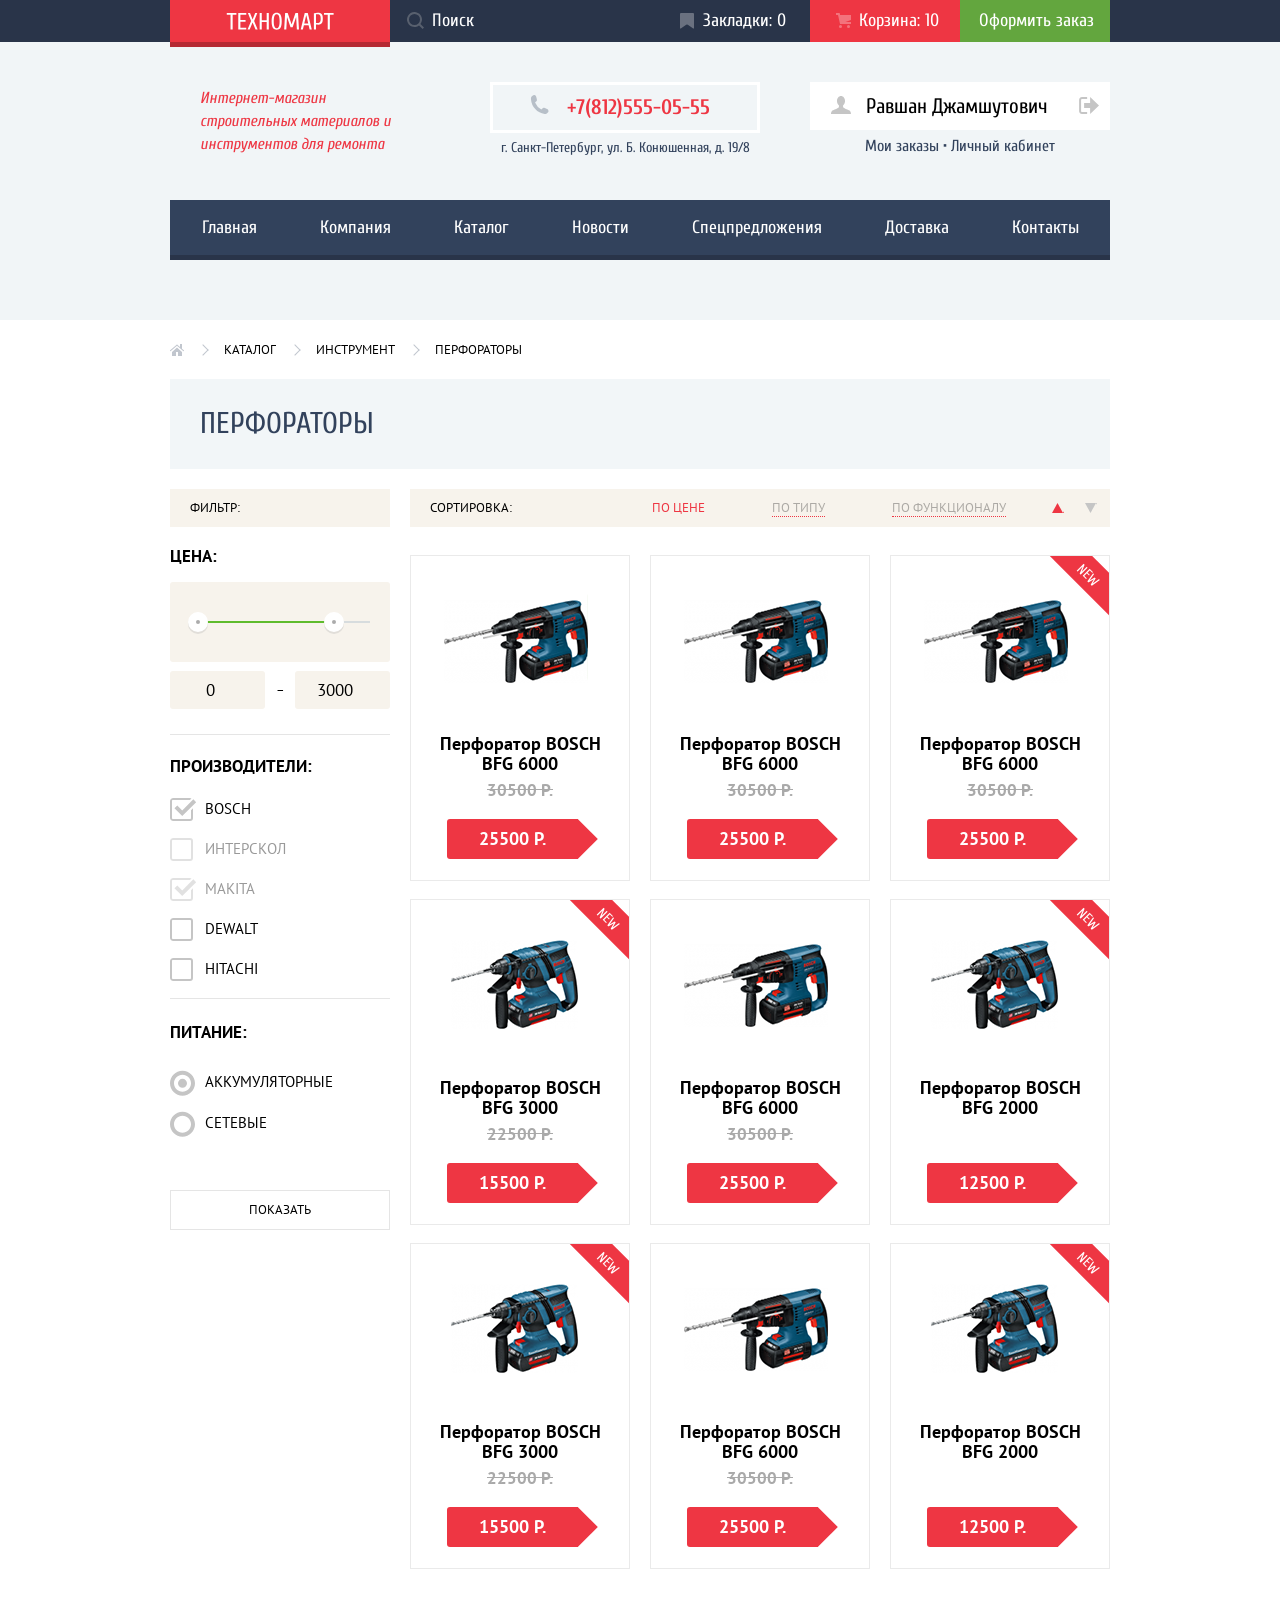
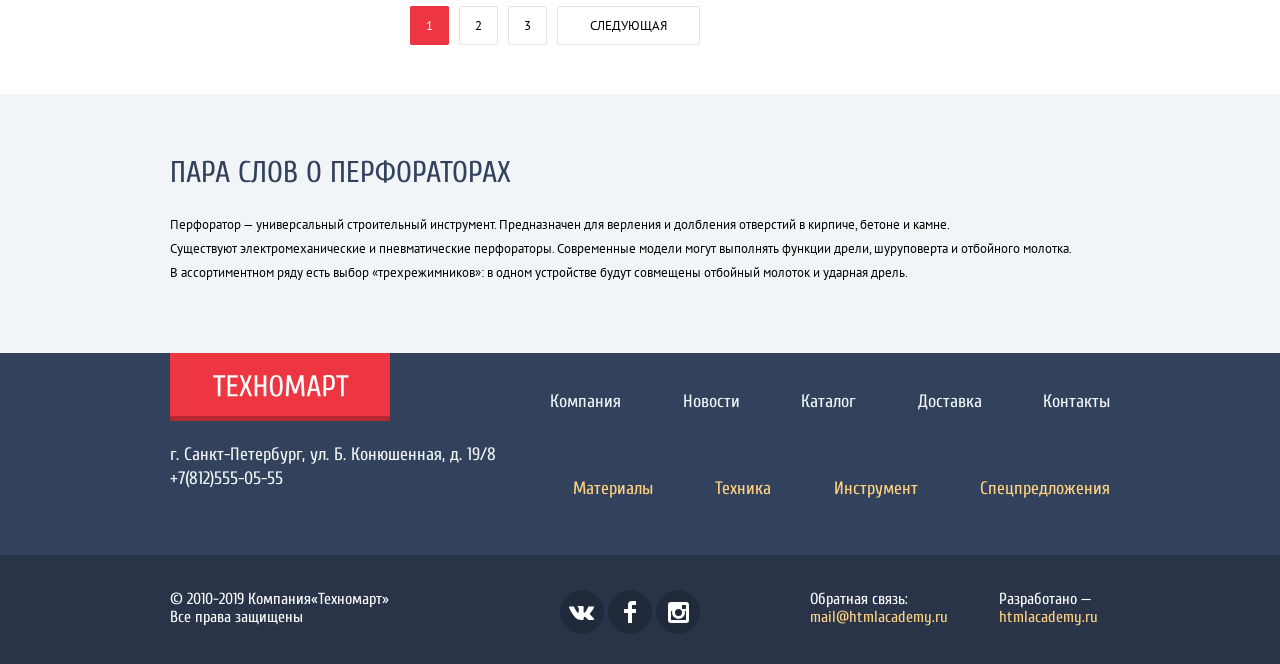
==== commit a37ea4f3: "сетка на флексах внутренней страницы" ====
--- a/catalog.html
+++ b/catalog.html
@@ -34,7 +34,7 @@
             <a class="buyer-assistance-link bookmarks" href="#">Закладки: <span.>0</span.></a>
           </li>
           <li class="buyer-assistance-item">
-            <a class="buyer-assistance-link basket filled-basket" href="#">Карзина: <span>10</span></a>
+            <a class="buyer-assistance-link basket filled-basket" href="#">Корзина: <span>10</span></a>
           </li>
           <li class="buyer-assistance-item">
             <a class="buyer-assistance-link place-order" href="#">Оформить заказ</a>
@@ -252,8 +252,12 @@
           <h3 class="visually-hidden">Список товаров</h3>
           <ul class="catalog-list">
             <li class="catalog-item folder-cell">
-              <a href="#"><img class="img-bfg6000" src="img/BFG-6000.png" alt="Внешний вид перфоратора." width="144"
-                  height="128"></a>
+              <div class="folder-cell-link-block">
+                <a class="folder-cell-link-buy js-link-buy" href="#">Купить</a>
+                <a class="folder-cell-link-bookmarks" href="#">Закладки</a>
+              </div>
+              <img class="folder-cell-img img-bfg6000" src="img/BFG-6000.png" alt="Внешний вид перфоратора." width="144"
+                height="128">
               <p class="product-name">
                 <span>Перфоратор&nbsp;BOSCH BFG 6000</span>
                 <del class="previous-price">30500 Р.</del>
@@ -454,11 +458,13 @@
     </section>
   </footer>
 
-  <section class="modal cart-notice">
-    <h2 class="cart-notice-title">Товар добавлен в корзину!</h2>
-    <div class="cart-notice-button-block modal-button-block">
-      <button class="button arrange" type="button">Оформить заказ</button>
-      <button class="button continue-shopping" type="button">Продолжить покупки</button>
+  <section class="modal cart-notice js-cart-notice modal-hidden">
+    <div class="cart-notice-positioning">
+      <h2 class="cart-notice-title">Товар добавлен в корзину!</h2>
+      <div class="cart-notice-button-block modal-button-block">
+        <button class="button arrange" type="button">Оформить заказ</button>
+        <button class="button continue-shopping" type="button">Продолжить покупки</button>
+      </div>
       <button class="modal-close" type="button">Закрыть</button>
     </div>
   </section>
--- a/css/style.css
+++ b/css/style.css
@@ -28,6 +28,7 @@
   --basic-light-green: #5fbb2d;
   --basic-green: #63a63e;
   --basic-dark-green: #518534;
+  --basic-shadow-green: #367315;
 
   --basic-transparent-white-text: rgba(255, 255, 255, 0.5);
   --basic-transparent-black-text: rgba(0, 0, 0, 0.3);
@@ -382,6 +383,7 @@
   width: 940px;
   margin: 0 auto;
   margin-bottom: 60px;
+  font-size: 18px;
 }
 
 .site-nav {
@@ -444,45 +446,106 @@
   grid-column: 1 / 3;
 }
 
+.offers-item {
+  position: relative;
+}
+
+.offers-item::after {
+  content: "";
+  position: absolute;
+  display: block;
+  background-repeat: no-repeat;
+  background-position: 0 0;
+}
+
 .offers-item-materials {
   background-color: var(--basic-yellow);
+  overflow: hidden;
+}
+
+.offers-item-materials::before {
+  position: absolute;
+  content: "new";
+  top: 8px;
+  right: -37px;
+  width: 121px;
+  transform: rotate(45deg);
+  background-color: var(--basic-red);
+  color: var(--basic-white);
+  padding-top: 8px;
+  padding-bottom: 4px;
+  text-align: center;
+  text-transform: uppercase;
+  font-size: 14px;
+  line-height: 18px;
+}
+
+.offers-item-materials::after {
+  top: 31px;
+  right: 43px;
+  width: 44px;
+  height: 65px;
   background-image: url("../img/bucket.svg");
-  background-size: 44px 65px;
-  background-repeat: no-repeat;
-  background-position: 213px 31px;
 }
 
 .offers-item-tools {
   background-color: var(--basic-sky-blue);
+}
+
+.offers-item-tools::after {
+  top: 30px;
+  right: 40px;
+  width: 78px;
+  height: 61px;
   background-image: url("../img/drill.svg");
-  background-size: 75px 61px;
+  /* background-size: 75px 61px;
   background-repeat: no-repeat;
-  background-position: 194px 34px;
+  background-position: 194px 34px; */
 }
 
 .offers-item-mashinery {
   background-color: var(--basic-lilac);
+}
+
+.offers-item-mashinery::after {
+  top: 30px;
+  right: 40px;
+  width: 78px;
+  height: 62px;
   background-image: url("../img/tractor.svg.");
-  background-size: 78px 62px;
+  /* background-size: 78px 62px;
   background-repeat: no-repeat;
-  backg
-round-position: 191px 31px;
+  background-position: 191px 31px; */
 }
 
 .offers-item-discounts {
   background-color: var(--basic-mint);
+}
+
+.offers-item-discounts::after {
+  top: 30px;
+  right: 40px;
+  width: 59px;
+  height: 72px;
   background-image: url("../img/big-shoping-cart.svg");
-  background-size: 59px 72px;
+  /* background-size: 59px 72px;
   background-repeat: no-repeat;
-  background-position: 196px 26px;
+  background-position: 196px 26px; */
 }
 
 .offers-item-delivery {
   background-color: var(--basic-yellow);
+}
+
+.offers-item-delivery::after {
+  top: 30px;
+  right: 40px;
+  width: 78px;
+  height: 63px;
   background-image: url("../img/car.svg");
-  background-size: 78px 63px;
+  /* background-size: 78px 63px;
   background-repeat: no-repeat;
-  background-position: 191px 32px;
+  background-position: 191px 32px; */
 }
 
 .offers-item-title {
@@ -518,6 +581,111 @@
   background-color: var(--basic-transparent-button-active);
 }
 
+.slider-container {
+  position: relative;
+  min-height: 266px;
+}
+
+.slider {
+  min-height: 100%;
+  height: 100%;
+  padding: 0;
+  margin: 0;
+  list-style: none;
+}
+.slider-item {
+  position: relative;
+  display: none;
+  box-sizing: border-box;
+  min-height: 100%;
+  padding: 25px 24px 67px;
+}
+
+.slider-item--active {
+  display: block;
+}
+
+.slider-item--first {
+  background: var(--basic-blue) url("../img/drill.jpg") no-repeat top left;
+  background-size: cover;
+}
+
+.slider-item--second {
+  background: var(--basic-blue) url("../img/perforator.jpg") no-repeat top left;
+  background-size: cover;
+}
+
+.slider-title {
+  width: 70%;
+  padding: 0;
+  margin: 0 0 4px;
+  font-weight: bold;
+  font-size: 36px;
+  line-height: 36px;
+  text-transform: uppercase;
+  color: var(--basic-white);
+}
+
+.slider-text {
+  min-height: 134px;
+  padding: 0;
+  margin: 0;
+  font-size: 18px;
+  line-height: 24px;
+  color: var(--basic-white);
+}
+
+.slider-link {
+  position: absolute;
+  min-width: 143px;
+  bottom: 27px;
+  left: 24px;
+}
+
+.slider-arrow {
+  position: absolute;
+  top: 50%;
+  transform: translateY(-26%);
+  width: 22px;
+  height: 40px;
+  background: url("../img/icon-left.svg") no-repeat top left;
+}
+.slider-arrow--left {
+  left: 25px;
+}
+.slider-arrow--right {
+  right: 20px;
+  transform: rotate(180deg) translateY(26%);
+}
+.slider-pager {
+  position: absolute;
+  left: 50%;
+  transform: translateX(-50%);
+  bottom: 35px;
+  display: flex;
+  padding: 0;
+  margin: 0;
+  list-style: none;
+  margin-left: -12px;
+}
+
+.slider-pager-item {
+  margin-left: 12px;
+}
+
+.slider-pager-link {
+  display: block;
+  width: 6px;
+  height: 6px;
+  border-radius: 50%;
+  background-color: var(--basic-white);
+  border: 2px solid var(--basic-white);
+}
+
+.slider-pager-link--active {
+  background-color: red;
+}
+
 /* popular products */
 
 .popular-products {
@@ -544,7 +712,13 @@
 }
 
 .button {
+  display: inline-block;
+  vertical-align: middle;
   text-align: center;
+  padding-top: 11px;
+  padding-bottom: 9px;
+  padding-left: 24px;
+  padding-right: 24px;
   font-size: 14px;
   line-height: 18px;
   text-transform: uppercase;
@@ -592,6 +766,59 @@
 
 .folder-cell:hover {
   box-shadow: 0px 4px 20px rgba(0, 0, 0, 0.15);
+}
+
+.folder-cell:hover .folder-cell-img {
+  display: none;
+}
+
+.folder-cell-link-block {
+  display: flex;
+  flex-direction: column;
+  align-items: center;
+  width: 135px;
+  margin: 0 auto;
+  font-size: 14px;
+  line-height: 18px;
+  text-transform: uppercase;
+}
+
+.folder-cell-link-buy {
+  position: relative;
+  width: 135px;
+  margin: 38px 0 10px;
+  padding: 11px 0 9px;
+  text-align: center;
+  color: var(--basic-white);
+  background-color: var(--basic-green);
+  border-radius: 2px;
+  box-shadow: inset 0px -3px 0px var(--basic-shadow-green);
+  box-sizing: border-box;
+}
+
+.folder-cell-link-buy::before {
+  position: absolute;
+  content: "";
+  top: 11px;
+  left: 24px;
+  width: 15px;
+  height: 15px;
+  background-image: url("../img/icon-cart.svg");
+  opacity: 0.3;
+}
+
+.folder-cell-link-bookmarks {
+  width: 135px;
+  padding: 8px 0 6px;
+  text-align: center;
+  color: var(--basic-blue);
+  border: 3px solid var(--basic-green);
+  border-radius: 2px;
+  box-sizing: border-box;
+}
+
+.folder-cell-img {
+  position: absolute;
 }
 
 .img-bfg9000 {
@@ -667,13 +894,12 @@
 .new-price::after {
   position: absolute;
   content: "";
-  width: 0;
-  height: 0;
-  top: 0px;
-  right: -16px;
-  border-left: 16px solid var(--basic-red);
-  border-top: 20px solid transparent;
-  border-bottom: 19px solid transparent;
+  width: 28px;
+  height: 28px;
+  top: 6px;
+  right: -14px;
+  background-color: var(--basic-red);
+  transform: rotate(45deg);
 }
 
 /* manufacturers */
@@ -749,6 +975,14 @@
 }
 
 .services-slider-item {
+}
+
+.services-slider-item--active {
+  display: block;
+}
+
+.services-slider-link {
+  display: block;
   padding-top: 14px;
   padding-left: 22px;
   padding-bottom: 18px;
@@ -760,11 +994,12 @@
   box-shadow: inset -2px 0px 2px rgb(0, 0, 0, 0.15);
 }
 
-.services-slider-item:hover {
+.services-slider-link:hover {
   background-color: var(--basic-dark-blue);
 }
 
-.services-slider-item-selected {
+.services-slider-link--selected,
+.services-slider-link--selected:hover {
   color: var(--basic-blue);
   background-color: var(--basic-white);
   box-shadow: 0px 1px 0px #ffffff;
@@ -775,10 +1010,51 @@
   padding: 0;
   padding-top: 45px;
   list-style: none;
+
+  /* background-size: 468px 261px;
+  background-position: right 67px;
+  background-repeat: no-repeat; */
+}
+
+.slider-element-item {
+  position: relative;
+  display: none;
+}
+
+.slider-element-item::after {
+  position: absolute;
+  content: "";
+  display: block;
+  background-repeat: no-repeat;
+  background-position: 0 0;
+}
+
+.slider-element-item--active {
+  display: block;
+}
+
+.slider-element-item--first::after {
+  top: 0;
+  right: -18px;
+  width: 486px;
+  height: 261px;
   background-image: url("../img/delivery-car.png");
-  background-size: 468px 261px;
-  background-position: right 67px;
-  background-repeat: no-repeat;
+}
+
+.slider-element-item--second::after {
+  top: 0;
+  right: -18px;
+  width: 389px;
+  height: 283px;
+  background-image: url("../img/guarantee.png");
+}
+
+.slider-element-item--third::after {
+  top: 0;
+  right: -18px;
+  width: 465px;
+  height: 285px;
+  background-image: url("../img/credit.png");
 }
 
 .slider-element-title {
@@ -788,6 +1064,11 @@
 
 .slider-element-text {
   width: 280px;
+}
+
+.credit-request {
+  margin-top: 25px;
+  border-radius: 3px;
 }
 
 /* index columns */
@@ -852,10 +1133,14 @@
   margin-bottom: 32px;
 }
 
+.contacts-link-map {
+  display: block;
+  margin-bottom: 20px;
+}
+
 .contacts-map {
   width: 300px;
   height: 158px;
-  margin-bottom: 20px;
 }
 
 .contacts-link {
@@ -1040,15 +1325,26 @@
 /* modal feedback */
 
 .modal {
-  position: relative;
+  position: absolute;
   box-shadow: 0 20px 40px rgba(0, 0, 0, 0.15),
     inset 0px 5px 0px var(--basic-red);
 }
 
+.modal-positioning {
+  position: relative;
+  padding-top: 39px;
+}
+
+.modal-hidden {
+  display: none;
+}
+
 .modal-feedback {
+  top: 2380px;
+  left: 287px;
   width: 620px;
   margin: 0 auto;
-  padding-top: 39px;
+  background-color: var(--basic-white);
 }
 
 .feedback-grid {
@@ -1115,6 +1411,8 @@
 }
 
 .modal-map {
+  top: 2380px;
+  left: 130px;
   width: 940px;
   height: 449px;
   margin: 0 auto;
@@ -1677,12 +1975,16 @@
 /* cart-notice */
 
 .cart-notice {
-  display: flex;
-  flex-direction: column;
-  text-align: center;
   width: 620px;
   margin: 0 auto;
   font-family: Cuprum;
+}
+
+.cart-notice-positioning {
+  position: relative;
+  display: flex;
+  flex-direction: column;
+  text-align: center;
 }
 
 .cart-notice-title {
@@ -1708,7 +2010,6 @@
 }
 
 .cart-notice-button-block {
-  padding: 37px 0;
   background-color: #f1f1f1;
 }
 
@@ -1726,14 +2027,13 @@
   padding-left: 32px;
   padding-right: 31px;
   background-color: var(--basic-white);
-  color: var(--basic-black)
-
+  color: var(--basic-black);
 }
 
 .modal-close {
   position: absolute;
+  top: 14px;
   right: 14px;
-  top: 14px;
   width: 21px;
   height: 21px;
   border: none;
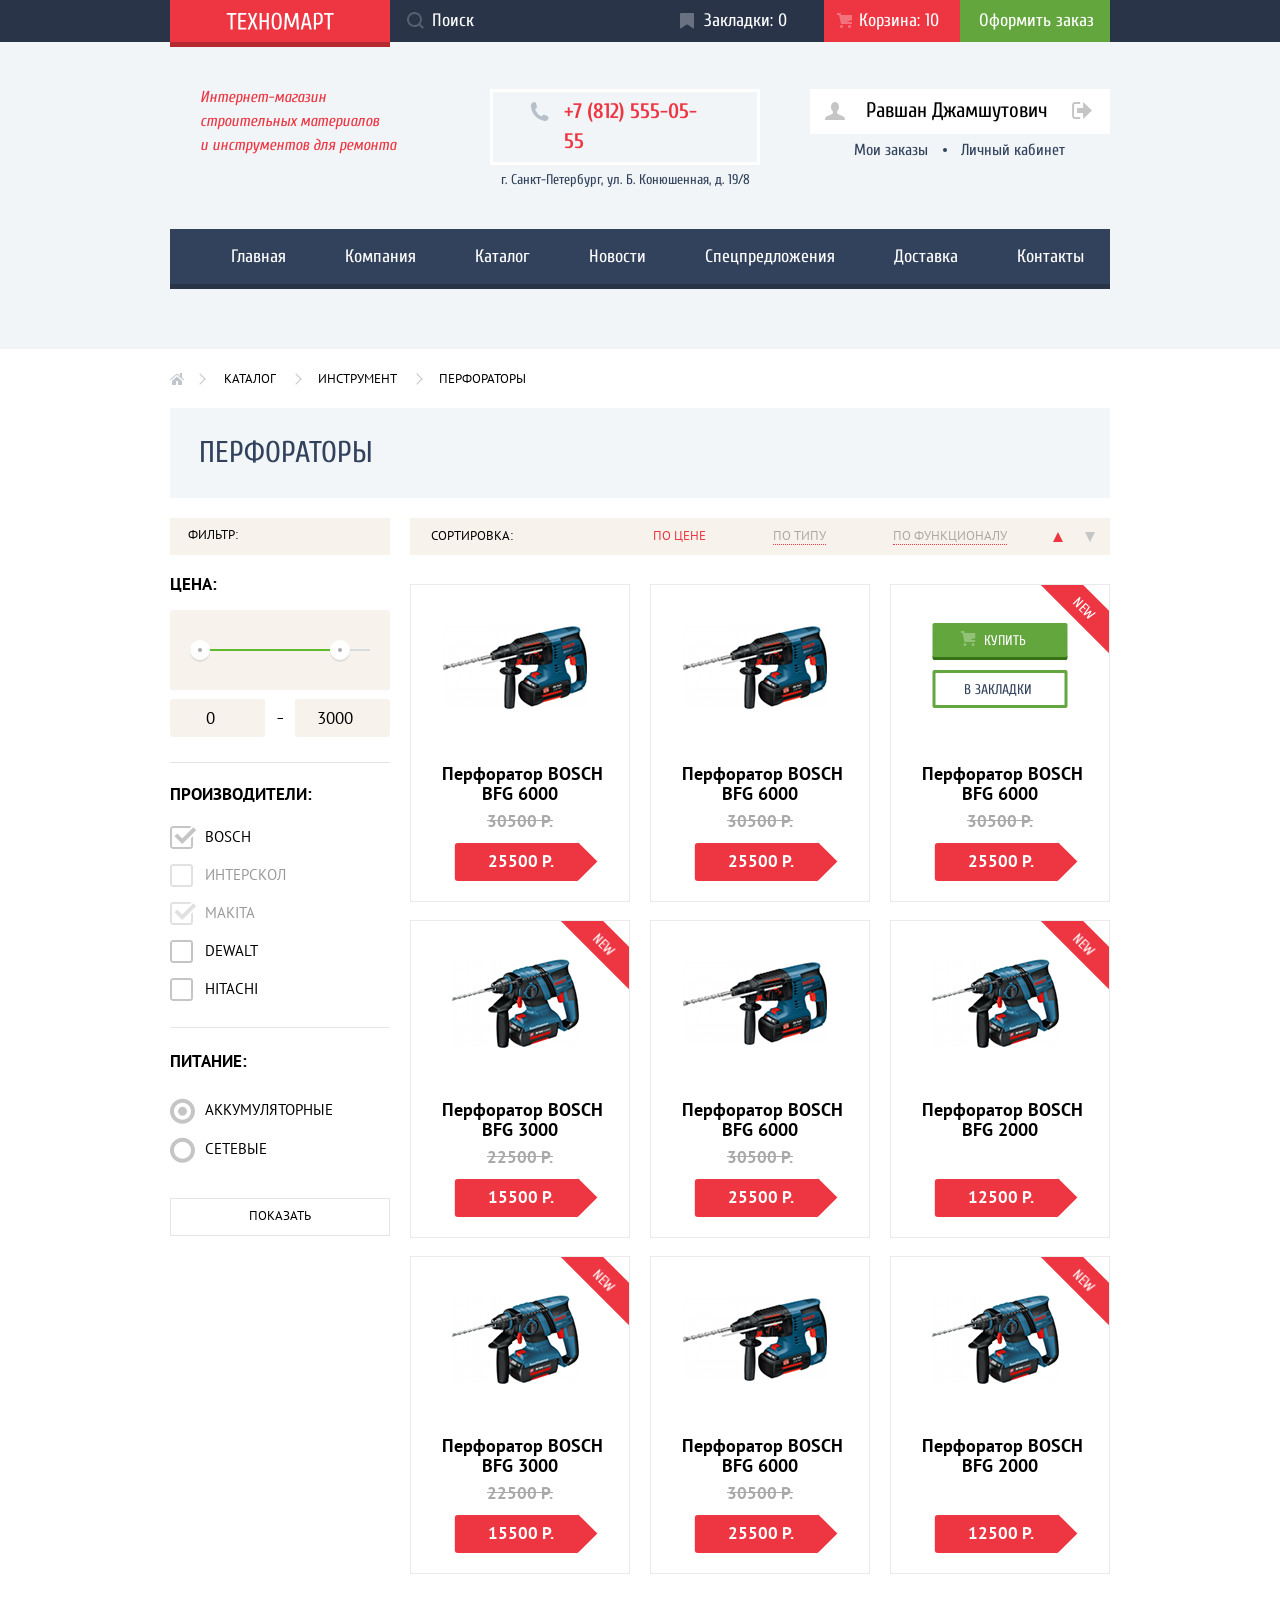
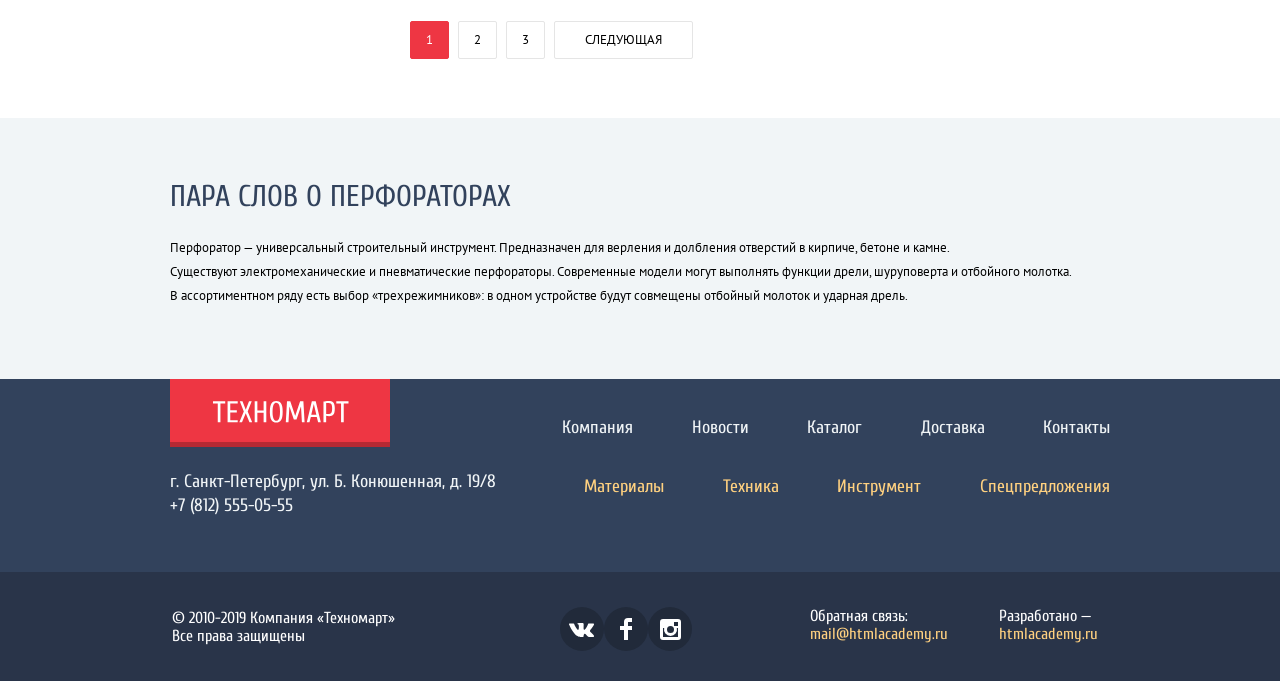
==== commit 6374e30f: "оживление страниц" ====
--- a/catalog.html
+++ b/catalog.html
@@ -8,7 +8,8 @@
   <link rel="icon" href="img/icon.svg" type="image/svg+xml">
   <link rel="apple-touch-icon" href="img/180.png">
   <link rel="manifest" href="manifest.webmanifest">
-  <link href="https://fonts.googleapis.com/css2?family=Cuprum:wght@400;700&family=PT+Sans:wght@400;700&display=swap"
+  <link
+    href="https://fonts.googleapis.com/css2?family=Cuprum:ital,wght@0,400;0,700;1,400;1,700&family=PT+Sans:wght@400;700&display=swap&display=swap"
     rel="stylesheet">
   <link rel="stylesheet" href="css/normalize.css">
   <link rel="stylesheet" href="css/style.css">
@@ -19,11 +20,12 @@
     <div class="first-line-wrapper">
       <div class="header-first-line">
         <a class="header-logo" href="index.html">
-          <img src="img/tehnomart-logo-header.svg" alt="Логотип Техномарт." width="108" height="18">
+          <img class="header-logo-img" src="img/tehnomart-logo-header.svg" alt="Логотип Техномарт." width="108"
+            height="18">
         </a>
-        <form class="search" action="">
+        <form class="search" method="POST" action="https://echo.htmlacademy.ru">
           <label class="visually-hidden" for="search">Поиск</label>
-          <input class="search-input" type="text" id="search" name="search" placeholder="Поиск">
+          <input class="search-input" type="search" id="search" name="search" placeholder="Поиск" required>
           <svg class="loupe" width="17" height="17" fill="#c5c5c5" xmlns="http://www.w3.org/2000/svg">
             <path fill-rule="evenodd" clip-rule="evenodd"
               d="M13.46 12.04L17 15.6 15.59 17l-3.55-3.54a7.5 7.5 0 111.41-1.41zM7.5 2a5.5 5.5 0 10.01 11.01A5.5 5.5 0 007.5 2z" />
@@ -34,7 +36,7 @@
             <a class="buyer-assistance-link bookmarks" href="#">Закладки: <span.>0</span.></a>
           </li>
           <li class="buyer-assistance-item">
-            <a class="buyer-assistance-link basket filled-basket" href="#">Корзина: <span>10</span></a>
+            <a class="buyer-assistance-link cart filled-cart" href="#">Корзина: <span>10</span></a>
           </li>
           <li class="buyer-assistance-item">
             <a class="buyer-assistance-link place-order" href="#">Оформить заказ</a>
@@ -44,44 +46,47 @@
     </div>
 
     <div class="header-middle-line">
-      <p>
-        Интернет-магазин строительных материалов и инструментов для ремонта
+      <p class="middle-line-text">
+        Интернет-магазин строительных материалов и&nbsp;инструментов для ремонта
       </p>
       <div class="header-address-block">
-        <a class="header-phone" href="tel:78125550555">+7(812)555-05-55</a>
+        <a class="header-phone" href="tel:78125550555">+7 (812) 555-05-55</a>
         <address class="header-address">
           г. Санкт-Петербург, ул. Б. Конюшенная, д. 19/8
         </address>
       </div>
-      <form class="personal-account" action="">
-        <button class="personal-accaunt-button" type="button">
-          <svg width="20" height="18" fill="#C5C5C5" xmlns="http://www.w3.org/2000/svg">
+      <div class="personal-account">
+        <a class="personal-accaunt-link" href="#">
+          <svg class="man-shadow" width="20" height="18" fill="#C5C5C5" xmlns="http://www.w3.org/2000/svg">
             <path
               d="M17.881 14.166c-2.144-.735-4.256-1.666-5.207-2.39-.657-.501-.77-1.618-.517-2.415 1.118-.903 1.864-2.477 1.864-4.278C14.021 2.276 12.221 0 10 0S5.979 2.276 5.979 5.083c0 1.801.746 3.374 1.863 4.277.253.798.141 1.915-.517 2.416-.95.724-3.063 1.654-5.207 2.39C-.026 14.902 0 18 0 18h20s.025-3.099-2.119-3.834z" />
           </svg>
-        </button>
-        <input class="personal-account-input" type="text" name="user_name" placeholder="Равшан Джамшутович">
-
-        <label class="personal-account-ladel" for="user_name">Мои заказы &bull; Личный кабинет</label>
+          Равшан Джамшутович
+        </a>
+
         <button class="login-out-button" type="button">
-          <svg width="20" height="17" fill="#c5c5c5" xmlns="http://www.w3.org/2000/svg">
+          <svg class="login-out-icon" width="20" height="17" fill="#c5c5c5" xmlns="http://www.w3.org/2000/svg">
             <path d="M20 8.5L11.12 0v6h-6v5h6v6L20 8.5z" />
             <path
               d="M2.1 13.95V3.05c.02-.38.18-1.06 1.02-1.06h5.02V0H3.12C.94 0 .12 1.81.09 3.03v10.94C.1 15.2.94 17 3.12 17h5.02v-1.99H3.12c-.84 0-1-.68-1.01-1.06z" />
           </svg>
         </button>
-      </form>
+        <div class="my-orders-block">
+          <a class="my-orders-link" href="#">Мои заказы</a>
+          <a class="personal-link" href="#">Личный кабинет</a>
+        </div>
+      </div>
     </div>
 
     <nav class="main-nav">
       <ul class="site-nav">
-        <li><a class="site-nav-link" href="index.html">Главная</a></li>
-        <li><a class="site-nav-link" href="#">Компания</a></li>
-        <li><a class="site-nav-link" href="#">Каталог</a></li>
-        <li><a class="site-nav-link" href="#">Новости</a></li>
-        <li><a class="site-nav-link" href="#">Спецпредложения</a></li>
-        <li><a class="site-nav-link" href="#">Доставка</a></li>
-        <li><a class="site-nav-link" href="#">Контакты</a></li>
+        <li class="site-nav-item"><a class="site-nav-link" href="index.html">Главная</a></li>
+        <li class="site-nav-item"><a class="site-nav-link" href="#">Компания</a></li>
+        <li class="site-nav-item"><a class="site-nav-link">Каталог</a></li>
+        <li class="site-nav-item"><a class="site-nav-link" href="#">Новости</a></li>
+        <li class="site-nav-item"><a class="site-nav-link" href="#">Спецпредложения</a></li>
+        <li class="site-nav-item"><a class="site-nav-link" href="#">Доставка</a></li>
+        <li class="site-nav-item"><a class="site-nav-link" href="#">Контакты</a></li>
       </ul>
     </nav>
   </header>
@@ -90,7 +95,7 @@
     <div class="container">
       <h1 class="visually-hidden">Большой выбор товаров на любой вкус</h1>
       <ul class="bread-crumbs">
-        <li class="bread-crumbs-item">
+        <li class="bread-crumbs-item bread-crumbs-item--home">
           <a class="bread-crumbs-link bread-crumbs-main" href="index.html">Главная</a>
         </li>
         <li class="bread-crumbs-item"><a class="bread-crumbs-link" href="#">Каталог</a></li>
@@ -100,25 +105,16 @@
       <h2 class="section-title perforator">Перфораторы</h2>
 
       <div class="catalog-wrapper">
-        <section class="sort">
-          <h3 class="catalog-section-title sort-title">Сортировка:</h3>
-          <ul class="sort-list">
-            <li><a class="sort-link sort-selected" href="#">По цене</a></li>
-            <li><a class="sort-link" href="#">По типу</a></li>
-            <li><a class="sort-link" href="#">По функционалу</a></li>
-          </ul>
-          <button class="sort-button sort-button-up" type="button"></button>
-          <button class="sort-button sort-button-down type=" button"></button>
-        </section>
 
         <section class="filters">
           <h3 class="catalog-section-title filters-title">Фильтр:</h3>
-          <form class="filter" action="https://echo.htmlacademy.ru" method="get">
-            <fieldset class="filter-price">
-              <legend class="">Цена:</legend>
+          <form class="filter" action="https://echo.htmlacademy.ru" method="GET">
+            <fieldset class="filter-fieldset filter-price">
+              <legend class="filter-legend">Цена:</legend>
               <div class="range-filter">
                 <div class="range-controls">
                   <div class="scale">
+                    <!-- ! Стили в разметке для программиста -->
                     <div class="bar" style="
                       width: 80%;
                       margin-left: 0%;">
@@ -127,19 +123,19 @@
                   <div class="toggle toggle-min" tabindex="0" style="
                   margin-left: 8%;"></div>
                   <div class="toggle toggle-max" tabindex="0" style="
-                  margin-left: 70%;">
+                  margin-left: 72%;">
                   </div>
                 </div>
                 <div class="price-controls">
-                  <label for=""><input type="number" value="0"></label>
+                  <label for=""><input class="price-controls-input" type="number" value="" placeholder="0"></label>
                   <span>&#8211;</span>
-                  <label for=""><input type="number" value="3000"></label>
+                  <label for=""><input class="price-controls-input" type="number" value="" placeholder="3000"></label>
                 </div>
               </div>
             </fieldset>
 
-            <fieldset class="filter-manufacturers">
-              <legend>Производители:</legend>
+            <fieldset class="filter-fieldset filter-manufacturers">
+              <legend class="filter-legend">Производители:</legend>
               <ul class="filter-manufacturers-list">
                 <li class="filter-checkbox">
                   <input class="check-input visually-hidden" name="checkbox-bosch" id="checkbox-bosch" type="checkbox"
@@ -218,12 +214,12 @@
               </ul>
             </fieldset>
 
-            <fieldset class="filter-power">
-              <legend>Питание:</legend>
+            <fieldset class="filter-fieldset filter-power">
+              <legend class="filter-legend">Питание:</legend>
               <ul class="filter-power-list">
                 <li class="filter-power-item">
                   <input class="radio-input visually-hidden" name="radio-power" id="checkradio-battery" type="radio"
-                    checked>
+                    value="battery" checked>
                   <label class="radio-label label-option" for="checkradio-battery">Аккумуляторные</label>
                   <svg class="radio" width="25" height="26" fill="none" xmlns="http://www.w3.org/2000/svg">
                     <path class="radio-circle" fill-rule="evenodd" clip-rule="evenodd"
@@ -233,7 +229,8 @@
                 </li>
 
                 <li class="filter-power-item">
-                  <input class="radio-input visually-hidden" name="radio-power" id="checkradio-network" type="radio">
+                  <input class="radio-input visually-hidden" name="radio-power" id="checkradio-network" type="radio"
+                    value="network">
                   <label class="radio-label label-option" for="checkradio-network">Сетевые</label>
                   <svg class="radio" width="25" height="26" fill="none" xmlns="http://www.w3.org/2000/svg">
                     <path class="radio-circle" fill-rule="evenodd" clip-rule="evenodd"
@@ -248,112 +245,182 @@
           </form>
         </section>
 
-        <section class="catalog">
-          <h3 class="visually-hidden">Список товаров</h3>
-          <ul class="catalog-list">
-            <li class="catalog-item folder-cell">
-              <div class="folder-cell-link-block">
-                <a class="folder-cell-link-buy js-link-buy" href="#">Купить</a>
-                <a class="folder-cell-link-bookmarks" href="#">Закладки</a>
-              </div>
-              <img class="folder-cell-img img-bfg6000" src="img/BFG-6000.png" alt="Внешний вид перфоратора." width="144"
-                height="128">
-              <p class="product-name">
-                <span>Перфоратор&nbsp;BOSCH BFG 6000</span>
-                <del class="previous-price">30500 Р.</del>
-                <span class="new-price">25500 Р.</span>
-              </p>
-            </li>
-            <li class="catalog-item folder-cell">
-              <a href="#"><img class="img-bfg6000" src="img/BFG-6000.png" alt="Внешний вид перфоратора." width="144"
-                  height="128"></a>
-              <p class="product-name">
-                <span>Перфоратор&nbsp;BOSCH BFG 6000</span>
-                <del class="previous-price">30500 Р.</del>
-                <span class="new-price">25500 Р.</span>
-              </p>
-            </li>
-            <li class="catalog-item folder-cell">
-              <a class="product-new" href="#"><img class="img-bfg6000" src="img/BFG-6000.png"
-                  alt="Внешний вид перфоратора." width="144" height="128"></a>
-              <p class="product-name">
-                <span>Перфоратор&nbsp;BOSCH BFG 6000</span>
-                <del class="previous-price">30500 Р.</del>
-                <span class="new-price">25500 Р.</span>
-              </p>
-            </li>
-            <li class="catalog-item folder-cell">
-              <a class="product-new" href="#"><img class="img-new" src="img/BFG-3000.png" alt="Внешний вид перфоратора."
-                  width="127" height="112"></a>
-              <p class="product-name">
-                <span>Перфоратор&nbsp;BOSCH BFG 3000</span>
-                <del class="previous-price">22500 Р.</del>
-                <span class="new-price">15500 Р.</span>
-              </p>
-            </li>
-            <li class="catalog-item folder-cell">
-              <a href="#"><img class="img-bfg6000" src="img/BFG-6000.png" alt="Внешний вид перфоратора." width="144"
-                  height="128"></a>
-              <p class="product-name">
-                <span>Перфоратор&nbsp;BOSCH BFG 6000</span>
-                <del class="previous-price">30500 Р.</del>
-                <span class="new-price">25500 Р.</span>
-              </p>
-            </li>
-            <li class="catalog-item folder-cell">
-              <a class="product-new" href="#"><img class="img-new" src="img/BFG-2000.png" alt="Внешний вид перфоратора."
-                  width="127" height="112"></a>
-              <p class="product-name">
-                <span>Перфоратор&nbsp;BOSCH BFG 2000</span>
-                <span></span>
-                <span class="new-price">12500 Р.</span>
-              </p>
-            </li>
-            <li class="catalog-item folder-cell">
-              <a class="product-new" href="#"><img class="img-new" src="img/BFG-3000.png" alt="Внешний вид перфоратора."
-                  width="127" height="112"></a>
-              <p class="product-name">
-                <span>Перфоратор&nbsp;BOSCH BFG 3000</span>
-                <del class="previous-price">22500 Р.</del>
-                <span class="new-price">15500 Р.</span>
-              </p>
-            </li>
-            <li class="catalog-item folder-cell">
-              <a href="#"><img class="img-bfg6000" src="img/BFG-6000.png" alt="Внешний вид перфоратора." width="144"
-                  height="128"></a>
-              <p class="product-name">
-                <span>Перфоратор&nbsp;BOSCH BFG 6000</span>
-                <del class="previous-price">30500 Р.</del>
-                <span class="new-price">25500 Р.</span>
-              </p>
-            </li>
-            <li class="catalog-item folder-cell">
-              <a class="product-new" href="#"><img class="img-new" src="img/BFG-2000.png" alt="Внешний вид перфоратора."
-                  width="127" height="112"></a>
-              <p class="product-name">
-                <span>Перфоратор&nbsp;BOSCH BFG 2000</span>
-                <span></span>
-                <span class="new-price">12500 Р.</span>
-              </p>
-            </li>
-          </ul>
-
-          <ul class="pagination-list">
-            <li class="pagination-item">
-              <a class="pagination-link pagination-link-current" href="#">1</a>
-            </li>
-            <li class="pagination-item">
-              <a class="pagination-link" href="#">2</a>
-            </li>
-            <li class="pagination-item">
-              <a class="pagination-link" href="#">3</a>
-            </li>
-            <li class="pagination-item">
-              <a class="pagination-link pagination-link-next" href="#">Следующая</a>
-            </li>
-          </ul>
-
-        </section>
+        <div class="gallery-wrapper">
+
+          <section class="sort">
+            <h3 class="catalog-section-title sort-title">Сортировка:</h3>
+            <ul class="sort-list">
+              <li class="sort-list-item"><a class="sort-link by-price sort-selected" href="#">По цене</a></li>
+              <li class="sort-list-item"><a class="sort-link by-type" href="#">По типу</a></li>
+              <li class="sort-list-item"><a class="sort-link by-functional" href="#">По функционалу</a></li>
+            </ul>
+            <a class="sort-button sort-button-up sort-button--active" href="#"
+              aria-label="Переключатель сортировки"></a>
+            <a class="sort-button sort-button-down" href="#" aria-label="Переключатель сортировки"></a>
+          </section>
+
+          <section class="catalog">
+
+            <h3 class="visually-hidden">Список товаров</h3>
+
+            <ul class="catalog-list">
+
+              <li class="catalog-item card">
+                <div class="card-img-container">
+                  <img class="card-img" src="img/BFG-6000.png" alt="Внешний вид перфоратора." width="144" height="128">
+                </div>
+                <div class="card-link-block">
+                  <a class="card-link-buy js-link-buy" href="#">Купить</a>
+                  <a class="card-link-bookmarks" href="#">В закладки</a>
+                </div>
+                <p class="card-name">Перфоратор&nbsp;BOSCH BFG 6000 </p>
+                <div class="card-price-block">
+                  <del class="card-old-price">30500 Р.</del>
+                  <span class="card-new-price">25500 Р.</span>
+                </div>
+              </li>
+
+              <li class="catalog-item card">
+                <div class="card-img-container">
+                  <img class="card-img" src="img/BFG-6000.png" alt="Внешний вид перфоратора." width="144" height="128">
+                </div>
+                <div class="card-link-block">
+                  <a class="card-link-buy js-link-buy" href="#">Купить</a>
+                  <a class="card-link-bookmarks" href="#">В закладки</a>
+                </div>
+                <p class="card-name">Перфоратор&nbsp;BOSCH BFG 6000 </p>
+                <div class="card-price-block">
+                  <del class="card-old-price">30500 Р.</del>
+                  <span class="card-new-price">25500 Р.</span>
+                </div>
+              </li>
+
+              <li class="catalog-item card product-new">
+                <div class="card-img-container img-opacity">
+                  <img class="card-img" src="img/BFG-6000.png" alt="Внешний вид перфоратора." width="144" height="128">
+                </div>
+                <div class="card-link-block link-block-opacity">
+                  <a class="card-link-buy js-link-buy" href="#">Купить</a>
+                  <a class="card-link-bookmarks" href="#">В закладки</a>
+                </div>
+                <p class="card-name">Перфоратор&nbsp;BOSCH BFG 6000 </p>
+                <div class="card-price-block">
+                  <del class="card-old-price">30500 Р.</del>
+                  <span class="card-new-price">25500 Р.</span>
+                </div>
+              </li>
+
+              <li class="catalog-item card product-new">
+                <div class="card-img-container">
+                  <img class="card-img" src="img/BFG-3000.png" alt="Внешний вид перфоратора." width="127" height="112">
+                </div>
+                <div class="card-link-block">
+                  <a class="card-link-buy js-link-buy" href="#">Купить</a>
+                  <a class="card-link-bookmarks" href="#">В закладки</a>
+                </div>
+                <p class="card-name">Перфоратор&nbsp;BOSCH BFG 3000</p>
+                <div class="card-price-block">
+                  <del class="card-old-price">22500 Р.</del>
+                  <span class="card-new-price">15500 Р.</span>
+                </div>
+              </li>
+
+              <li class="catalog-item card">
+                <div class="card-img-container">
+                  <img class="card-img" src="img/BFG-6000.png" alt="Внешний вид перфоратора." width="144" height="128">
+                </div>
+                <div class="card-link-block">
+                  <a class="card-link-buy js-link-buy" href="#">Купить</a>
+                  <a class="card-link-bookmarks" href="#">В закладки</a>
+                </div>
+                <p class="card-name">Перфоратор&nbsp;BOSCH BFG 6000 </p>
+                <div class="card-price-block">
+                  <del class="card-old-price">30500 Р.</del>
+                  <span class="card-new-price">25500 Р.</span>
+                </div>
+              </li>
+
+              <li class="catalog-item card product-new">
+                <div class="card-img-container">
+                  <img class="folder-cell-img img-new" src="img/BFG-2000.png" alt="Внешний вид перфоратора." width="127"
+                    height="112">
+                </div>
+                <div class="card-link-block">
+                  <a class="card-link-buy js-link-buy" href="#">Купить</a>
+                  <a class="card-link-bookmarks" href="#">В закладки</a>
+                </div>
+                <p class="card-name">Перфоратор&nbsp;BOSCH BFG 2000</p>
+                <div class="card-price-block">
+                  <del class="card-old-price"></del>
+                  <span class="card-new-price">12500 Р.</span>
+                </div>
+              </li>
+
+              <li class="catalog-item card product-new">
+                <div class="card-img-container">
+                  <img class="card-img" src="img/BFG-3000.png" alt="Внешний вид перфоратора." width="127" height="112">
+                </div>
+                <div class="card-link-block">
+                  <a class="card-link-buy js-link-buy" href="#">Купить</a>
+                  <a class="card-link-bookmarks" href="#">В закладки</a>
+                </div>
+                <p class="card-name">Перфоратор&nbsp;BOSCH BFG 3000</p>
+                <div class="card-price-block">
+                  <del class="card-old-price">22500 Р.</del>
+                  <span class="card-new-price">15500 Р.</span>
+                </div>
+              </li>
+
+              <li class="catalog-item card">
+                <div class="card-img-container">
+                  <img class="card-img" src="img/BFG-6000.png" alt="Внешний вид перфоратора." width="144" height="128">
+                </div>
+                <div class="card-link-block">
+                  <a class="card-link-buy js-link-buy" href="#">Купить</a>
+                  <a class="card-link-bookmarks" href="#">В закладки</a>
+                </div>
+                <p class="card-name">Перфоратор&nbsp;BOSCH BFG 6000 </p>
+                <div class="card-price-block">
+                  <del class="card-old-price">30500 Р.</del>
+                  <span class="card-new-price">25500 Р.</span>
+                </div>
+              </li>
+
+              <li class="catalog-item card product-new">
+                <div class="card-img-container">
+                  <img class="folder-cell-img img-new" src="img/BFG-2000.png" alt="Внешний вид перфоратора." width="127"
+                    height="112">
+                </div>
+                <div class="card-link-block">
+                  <a class="card-link-buy js-link-buy" href="#">Купить</a>
+                  <a class="card-link-bookmarks" href="#">В закладки</a>
+                </div>
+                <p class="card-name">Перфоратор&nbsp;BOSCH BFG 2000</p>
+                <div class="card-price-block">
+                  <del class="card-old-price"></del>
+                  <span class="card-new-price">12500 Р.</span>
+                </div>
+              </li>
+
+            </ul>
+
+            <ul class="pagination-list">
+              <li class="pagination-item">
+                <a class="pagination-link pagination-link-current" href="#">1</a>
+              </li>
+              <li class="pagination-item">
+                <a class="pagination-link" href="#">2</a>
+              </li>
+              <li class="pagination-item">
+                <a class="pagination-link" href="#">3</a>
+              </li>
+              <li class="pagination-item">
+                <a class="pagination-link pagination-link-next" href="#">Следующая</a>
+              </li>
+            </ul>
+
+          </section>
+        </div>
       </div>
     </div>
 
@@ -363,9 +430,11 @@
           Пара слов о перфораторах
         </h2>
         <p class="paragraph-text catalog-article-text">
-          Перфоратор — универсальный строительный инструмент. Предназначен для верления и долбления отверстий в кирпиче,
+          Перфоратор — универсальный строительный инструмент. Предназначен для верления и долбления отверстий в
+          кирпиче,
           бетоне и камне.<br>
-          Существуют электромеханические и пневматические перфораторы. Современные модели могут выполнять функции дрели,
+          Существуют электромеханические и пневматические перфораторы. Современные модели могут выполнять функции
+          дрели,
           шуруповерта и отбойного молотка.<br>
           В ассортиментном ряду есть выбор «трехрежимников»: в одном устройстве будут совмещены отбойный молоток и
           ударная дрель.
@@ -379,13 +448,13 @@
       <div class="container">
         <h2 class="visually-hidden">Контакты и навигация</h2>
         <div class="footer-nav-wrapper">
-          <a class="footer-logo" href="index.html"><img src="img/tehnomart-logo-footer.svg" alt="Логотип Техномарт."
-              width="137" height="22"></a>
+          <a class="footer-logo" href="index.html"><img class="footer-logo-img" src="img/tehnomart-logo-footer.svg"
+              alt="Логотип Техномарт." width="137" height="22"></a>
           <ul class="footer-nav-list">
             <li><a class="footer-nav-link" href="#">Компания</a></li>
             <li><a class="footer-nav-link" href="#">Новости</a></li>
             <li>
-              <a class="footer-nav-link" href="catalog.html">Каталог</a>
+              <a class="footer-nav-link">Каталог</a>
             </li>
             <li><a class="footer-nav-link" href="#">Доставка</a></li>
             <li><a class="footer-nav-link" href="#">Контакты</a></li>
@@ -394,7 +463,7 @@
             <address class="footer-address">
               г. Санкт-Петербург, ул. Б. Конюшенная, д. 19/8
             </address>
-            <a class="footer-phone" href="tel:78125550555">+7(812)555-05-55</a>
+            <a class="footer-phone" href="tel:78125550555">+7 (812) 555-05-55</a>
           </div>
           <ul class="footer-offers-list">
             <li><a class="footer-offers-link" href="#">Материалы</a></li>
@@ -413,7 +482,7 @@
         <h2 class="visually-hidden">Социальные сети и обратная связь</h2>
         <div class="footer-social-wrapper">
           <p class="footer-social-copyright">
-            &copy; 2010-2019 Компания&laquo;Техномарт&raquo; Все права
+            &copy; 2010-2019 Компания &laquo;Техномарт&raquo; Все права
             защищены
           </p>
           <ul class="footer-social-list">
@@ -458,16 +527,18 @@
     </section>
   </footer>
 
-  <section class="modal cart-notice js-cart-notice modal-hidden">
+  <section class="modal cart-notice js-cart-notice">
     <div class="cart-notice-positioning">
       <h2 class="cart-notice-title">Товар добавлен в корзину!</h2>
-      <div class="cart-notice-button-block modal-button-block">
+      <div class="cart-notice-button-block">
         <button class="button arrange" type="button">Оформить заказ</button>
         <button class="button continue-shopping" type="button">Продолжить покупки</button>
       </div>
       <button class="modal-close" type="button">Закрыть</button>
     </div>
   </section>
+
+  <script src="./js/script.js"></script>
 </body>
 
 </html>
--- a/css/style.css
+++ b/css/style.css
@@ -6,6 +6,8 @@
   --basic-cream: #f9f5f0;
 
   --basic-cloudy: #f1f5f7;
+  --basic-border: #e5e5e5;
+  --basic-checked: #b5b5b5;
   --basic-greylight: #c5c5c5;
   --basic-grey: #a9a9a9;
   --basic-dark-grey: #3d546f;
@@ -18,6 +20,7 @@
   --basic-lilac: #dc91d8;
 
   --basic-black: #000000;
+  --basic-line: #405069;
 
   --basic-sky-blue: #3bbce3;
   --basic-blue: #32425c;
@@ -30,6 +33,8 @@
   --basic-dark-green: #518534;
   --basic-shadow-green: #367315;
 
+  --basic-shadow: rgba(0, 0, 0, 0.15);
+  --basic-bottom-line: rgba(0, 0, 0, 0.24);
   --basic-transparent-white-text: rgba(255, 255, 255, 0.5);
   --basic-transparent-black-text: rgba(0, 0, 0, 0.3);
   --basic-transparent-cloudy-text: rgba(241, 245, 247, 0.5);
@@ -93,7 +98,7 @@
 .main-header {
   display: grid;
   grid-template-rows: min-content 1fr min-content;
-  margin-bottom: 59px;
+  margin-bottom: 58px;
   background-color: var(--basic-cloudy);
 }
 
@@ -101,7 +106,7 @@
 
 .first-line-wrapper {
   width: 100%;
-  margin-bottom: 40px;
+  margin-bottom: 47px;
   background-color: var(--basic-dark-blue);
 }
 
@@ -125,10 +130,10 @@
   height: 47px;
   text-align: center;
   background-color: var(--basic-red);
-  box-shadow: inset 0px -5px 0px rgba(0, 0, 0, 0.24);
-}
-
-.header-logo img {
+  box-shadow: inset 0px -5px 0px var(--basic-bottom-line);
+}
+
+.header-logo-img {
   margin-top: 12px;
 }
 
@@ -149,9 +154,14 @@
   font-size: 18px;
   line-height: 24px;
   color: var(--basic-white);
+  background-color: transparent;
+  border: none;
+}
+
+/* .search-input:invalid {
+  color: var(--basic-white);
   background-color: var(--basic-dark-blue);
-  border: none;
-}
+} */
 
 .search-input::placeholder {
   color: var(--basic-white);
@@ -162,6 +172,11 @@
   color: var(--basic-black);
 }
 
+.search-input:valid {
+  color: var(--basic-black);
+  background-color: var(--basic-white);
+}
+
 .loupe {
   position: absolute;
   top: 12px;
@@ -169,23 +184,25 @@
   opacity: 0.3;
 }
 
-.search-input:focus + svg {
+.search-input:focus + .loupe {
   fill: var(--basic-red);
   opacity: 1;
 }
 
+.search-input:valid + .loupe {
+  fill: var(--basic-red);
+  opacity: 1;
+}
+
 .buyer-assistance-list {
   display: flex;
+  justify-content: flex-end;
   flex-wrap: wrap;
   width: 450px;
   margin: 0;
   margin-left: auto;
   padding: 0;
   list-style: none;
-}
-
-.buyer-assistance-item {
-  width: 150px;
 }
 
 .buyer-assistance-link {
@@ -194,6 +211,7 @@
   padding-top: 9px;
   padding-bottom: 9px;
   color: var(--basic-white);
+  box-sizing: border-box;
 }
 
 .buyer-assistance-link:active {
@@ -202,14 +220,15 @@
 }
 
 .bookmarks {
-  padding-left: 43px;
+  width: 150px;
+  padding: 9px 22px 9px 30px;
 }
 
 .bookmarks::before {
   position: absolute;
   content: "";
   top: 13px;
-  left: 20px;
+  left: 6px;
   width: 14px;
   height: 16px;
   background-image: url("../img/pennant.svg");
@@ -225,19 +244,20 @@
   opacity: 0.3;
 }
 
-.basket {
-  padding-left: 49px;
-}
-
-.filled-basket {
+.cart {
+  width: 136px;
+  padding: 9px 21px 9px 35px;
+}
+
+.filled-cart {
   background-color: var(--basic-red);
 }
 
-.basket::before {
+.cart::before {
   position: absolute;
   content: "";
   top: 13px;
-  left: 26px;
+  left: 13px;
   width: 15px;
   height: 15px;
   background-image: url("../img/icon-cart.svg");
@@ -245,16 +265,17 @@
   opacity: 0.3;
 }
 
-.basket:hover::before {
+.cart:hover::before {
   opacity: 1;
 }
 
-.basket:active::before {
+.cart:active::before {
   opacity: 0.3;
 }
 
 .place-order {
-  padding-left: 19px;
+  width: 150px;
+  padding: 9px 16px 9px 19px;
   background-color: var(--basic-green);
 }
 
@@ -271,18 +292,16 @@
   display: grid;
   grid-template-columns: 320px 270px 1fr;
   width: 940px;
-  margin: 0 auto;
-  margin-bottom: 40px;
-}
-
-.header-middle-line p {
-  align-self: center;
+  margin: 0 auto 37px;
+}
+
+.middle-line-text {
   width: 197px;
-  margin: 0;
-  margin-left: 30px;
+  margin: -4px 0 0 30px;
+  font-family: Cuprum, Arial, sans-serif;
   font-style: italic;
   font-size: 16px;
-  line-height: 23px;
+  line-height: 24px;
   color: var(--basic-red);
 }
 
@@ -295,10 +314,7 @@
   width: 270px;
   box-sizing: border-box;
   margin-bottom: 3px;
-  padding-top: 7px;
-  padding-right: 45px;
-  padding-bottom: 8px;
-  padding-left: 74px;
+  padding: 4px 42px 6px 71px;
   font-weight: bold;
   font-size: 21px;
   line-height: 30px;
@@ -388,33 +404,39 @@
 
 .site-nav {
   display: flex;
+  flex-wrap: wrap;
   width: 940px;
   margin: 0;
   padding: 0;
+  padding-left: 26px;
+  box-sizing: border-box;
+  padding-left: 26px;
+
   list-style: none;
-}
-
-.site-nav li {
-  display: flex;
-  flex-grow: 1;
+  background-color: var(--basic-blue);
+  box-shadow: inset 0px -5px 0px var(--basic-dark-blue);
+}
+
+.site-nav-item {
+  margin-left: 8px;
 }
 
 .site-nav-link {
-  font-style: 18px;
+  display: block;
+  font-size: 18px;
   padding-top: 16px;
   padding-bottom: 20px;
-  flex-grow: 1;
+  padding-left: 27px;
+  padding-right: 24px;
   text-align: center;
   color: var(--basic-white);
-  background-color: var(--basic-blue);
-  box-shadow: inset 0px -5px 0px var(--basic-dark-blue);
-}
-
-.site-nav a:hover {
+}
+
+.site-nav-link:hover {
   background-color: var(--basic-dark-blue);
 }
 
-.site-nav a:active {
+.site-nav-link:active {
   color: var(--basic-transparent-white-text);
 }
 
@@ -493,14 +515,11 @@
 }
 
 .offers-item-tools::after {
-  top: 30px;
-  right: 40px;
+  top: 32px;
+  right: 28px;
   width: 78px;
   height: 61px;
   background-image: url("../img/drill.svg");
-  /* background-size: 75px 61px;
-  background-repeat: no-repeat;
-  background-position: 194px 34px; */
 }
 
 .offers-item-mashinery {
@@ -508,14 +527,11 @@
 }
 
 .offers-item-mashinery::after {
-  top: 30px;
-  right: 40px;
+  top: 29px;
+  right: 32px;
   width: 78px;
   height: 62px;
   background-image: url("../img/tractor.svg.");
-  /* background-size: 78px 62px;
-  background-repeat: no-repeat;
-  background-position: 191px 31px; */
 }
 
 .offers-item-discounts {
@@ -523,14 +539,11 @@
 }
 
 .offers-item-discounts::after {
-  top: 30px;
-  right: 40px;
+  top: 26px;
+  right: 45px;
   width: 59px;
   height: 72px;
   background-image: url("../img/big-shoping-cart.svg");
-  /* background-size: 59px 72px;
-  background-repeat: no-repeat;
-  background-position: 196px 26px; */
 }
 
 .offers-item-delivery {
@@ -538,14 +551,11 @@
 }
 
 .offers-item-delivery::after {
-  top: 30px;
-  right: 40px;
+  top: 31px;
+  right: 31px;
   width: 78px;
   height: 63px;
   background-image: url("../img/car.svg");
-  /* background-size: 78px 63px;
-  background-repeat: no-repeat;
-  background-position: 191px 32px; */
 }
 
 .offers-item-title {
@@ -571,6 +581,7 @@
   line-height: 18px;
   color: var(--basic-white);
   background-color: var(--basic-transparent-button);
+  text-transform: uppercase;
 }
 
 .offers-link:hover {
@@ -598,7 +609,7 @@
   display: none;
   box-sizing: border-box;
   min-height: 100%;
-  padding: 25px 24px 67px;
+  padding: 23px 24px 67px;
 }
 
 .slider-item--active {
@@ -627,7 +638,7 @@
 }
 
 .slider-text {
-  min-height: 134px;
+  min-height: 136px;
   padding: 0;
   margin: 0;
   font-size: 18px;
@@ -635,11 +646,37 @@
   color: var(--basic-white);
 }
 
+.button {
+  display: inline-block;
+  vertical-align: middle;
+  text-align: center;
+  padding: 11px 24px 9px;
+  font-size: 14px;
+  line-height: 18px;
+  text-transform: uppercase;
+  color: var(--basic-white);
+  background-color: var(--basic-red);
+  border: none;
+  box-sizing: border-box;
+}
+
+.button:hover {
+  background-color: var(--basic-dark-red);
+}
+
+.button:active {
+  background-color: var(--basic-darken-red);
+}
+
 .slider-link {
   position: absolute;
   min-width: 143px;
-  bottom: 27px;
-  left: 24px;
+  bottom: 28px;
+  left: 25px;
+  padding: 11px 46px 9px;
+}
+
+a {
 }
 
 .slider-arrow {
@@ -650,17 +687,20 @@
   height: 40px;
   background: url("../img/icon-left.svg") no-repeat top left;
 }
+
 .slider-arrow--left {
   left: 25px;
 }
+
 .slider-arrow--right {
   right: 20px;
   transform: rotate(180deg) translateY(26%);
 }
+
 .slider-pager {
   position: absolute;
   left: 50%;
-  transform: translateX(-50%);
+  transform: translateX(-33%);
   bottom: 35px;
   display: flex;
   padding: 0;
@@ -670,7 +710,7 @@
 }
 
 .slider-pager-item {
-  margin-left: 12px;
+  margin-left: 11px;
 }
 
 .slider-pager-link {
@@ -689,16 +729,15 @@
 /* popular products */
 
 .popular-products {
-  margin-bottom: 70px;
+  margin-bottom: 72px;
 }
 
 .section-title-block {
   display: flex;
   justify-content: space-between;
   align-items: center;
-  padding: 30px;
-  padding-right: 20px;
-  margin-bottom: 20px;
+  padding: 24px 14px 24px 27px;
+  margin-bottom: 21px;
   background-color: var(--basic-cream);
 }
 
@@ -711,34 +750,9 @@
   color: var(--basic-blue);
 }
 
-.button {
-  display: inline-block;
-  vertical-align: middle;
-  text-align: center;
-  padding-top: 11px;
-  padding-bottom: 9px;
-  padding-left: 24px;
-  padding-right: 24px;
-  font-size: 14px;
-  line-height: 18px;
-  text-transform: uppercase;
-  color: var(--basic-white);
-  background-color: var(--basic-red);
-  border: none;
-}
-
-.button:hover {
-  background-color: var(--basic-dark-red);
-}
-
-.button:active {
-  background-color: var(--basic-darken-red);
-}
-
 .section-block-link {
   width: 192px;
-  padding-top: 10px;
-  padding-bottom: 10px;
+  padding: 11px 5px 10px;
 }
 
 .popular-products-list {
@@ -746,49 +760,101 @@
   grid-template-columns: repeat(4, 220px);
   column-gap: 20px;
   margin: 0;
+  margin-left: -20px;
   padding: 0;
   list-style: none;
 }
 
 .popular-products-item {
-}
-
-.folder-cell {
-  position: relative;
-  display: grid;
-  grid-template-rows: 178px 1fr;
+  margin-left: 20px;
+}
+
+.card {
+  position: relative;
   overflow: hidden;
   width: 220px;
+  padding-top: 179px;
+  padding-bottom: 90px;
   min-height: 318px;
+  font-family: "PT Sans", Arial, sans-serif;
+  font-weight: 700;
   border: 1px solid #eaeaea;
   box-sizing: border-box;
 }
 
-.folder-cell:hover {
-  box-shadow: 0px 4px 20px rgba(0, 0, 0, 0.15);
-}
-
-.folder-cell:hover .folder-cell-img {
-  display: none;
-}
-
-.folder-cell-link-block {
+.card:hover {
+  box-shadow: 0px 4px 20px var(--basic-shadow);
+}
+
+.card:focus-within {
+  box-shadow: 0px 4px 20px var(--basic-shadow);
+}
+
+.card:hover .card-img-container {
+  opacity: 0;
+}
+
+.card:hover .card-link-block {
+  opacity: 1;
+}
+
+.card:focus-within .card-img-container {
+  opacity: 0;
+}
+
+.card:focus-within .card-link-block {
+  opacity: 1;
+}
+
+.card-img-container {
+  position: absolute;
+  top: 0;
+  left: 0;
+  display: flex;
+  justify-content: center;
+  align-items: center;
+  width: 100%;
+  height: 166px;
+  padding-right: 10px;
+  box-sizing: border-box;
+}
+
+.img-opacity {
+  opacity: 0;
+}
+
+.card-img {
+  max-width: 95%;
+}
+
+.card-link-block {
+  position: absolute;
+  top: 0;
+  left: 50%;
+  transform: translateX(-50%);
   display: flex;
   flex-direction: column;
   align-items: center;
   width: 135px;
   margin: 0 auto;
+  text-transform: uppercase;
+  opacity: 0;
+}
+
+.link-block-opacity {
+  opacity: 1;
+}
+
+.card-link-buy {
+  position: relative;
+  width: 135px;
+  margin: 38px 0 10px;
+  padding: 9px 10px 10px 20px;
+  text-align: center;
+  font-family: Cuprum, Arial, sans-serif;
   font-size: 14px;
   line-height: 18px;
-  text-transform: uppercase;
-}
-
-.folder-cell-link-buy {
-  position: relative;
-  width: 135px;
-  margin: 38px 0 10px;
-  padding: 11px 0 9px;
-  text-align: center;
+  font-weight: normal;
   color: var(--basic-white);
   background-color: var(--basic-green);
   border-radius: 2px;
@@ -796,107 +862,110 @@
   box-sizing: border-box;
 }
 
-.folder-cell-link-buy::before {
+.card-link-buy:hover {
+  background-color: var(--basic-light-green);
+}
+
+.card-link-buy:active {
+  background-color: var(--basic-dark-green);
+}
+
+.card-link-buy::before {
   position: absolute;
   content: "";
-  top: 11px;
-  left: 24px;
+  top: 8px;
+  left: 28px;
   width: 15px;
   height: 15px;
   background-image: url("../img/icon-cart.svg");
   opacity: 0.3;
 }
 
-.folder-cell-link-bookmarks {
+.card-link-bookmarks {
   width: 135px;
-  padding: 8px 0 6px;
+  padding: 8px 18px 6px 14px;
   text-align: center;
+  font-family: Cuprum, Arial, sans-serif;
+  font-size: 14px;
+  line-height: 18px;
+  font-weight: normal;
   color: var(--basic-blue);
   border: 3px solid var(--basic-green);
   border-radius: 2px;
   box-sizing: border-box;
 }
 
-.folder-cell-img {
-  position: absolute;
-}
-
-.img-bfg9000 {
-  margin-top: 6px;
-  margin-left: 18px;
-}
-
-.img-bfg6000 {
-  margin-top: 22px;
-  margin-left: 33px;
-}
-
-.img-new {
-  margin-top: 29px;
-  margin-left: 40px;
+.card-link-bookmarks:hover {
+  border-color: var(--basic-blue);
+}
+
+.card-link-bookmarks:active {
+  opacity: 0.5;
 }
 
 .product-new::after {
-  position: absolute;
   content: "new";
-  top: 3px;
-  right: -27px;
+  position: absolute;
+  top: 9px;
+  right: -48px;
   transform: rotate(45deg);
-  background-color: var(--basic-red);
-  color: var(--basic-white);
-  padding-top: 8px;
-  padding-bottom: 4px;
-  padding-left: 35px;
-  padding-right: 35px;
-  text-transform: uppercase;
+  width: 100px;
+  padding: 8px 23px 4px 19px;
+  font-family: Cuprum, Arial, sans-serif;
   font-size: 14px;
   line-height: 18px;
-}
-
-.product-name {
-  justify-self: center;
-  display: flex;
-  flex-direction: column;
-  align-items: center;
+  font-weight: normal;
+  text-align: center;
+  text-transform: uppercase;
+  color: var(--basic-white);
+  background-color: var(--basic-red);
+}
+
+.card-name {
   width: 156px;
-  margin: 0;
+  margin: 0 auto;
   text-align: center;
   font-size: 18px;
   line-height: 20px;
-  font-weight: bold;
-  font-family: "PT Sans";
-}
-
-.previous-price {
-  width: 120px;
-  height: 38px;
-  margin-top: 7px;
+}
+
+.card-price-block {
+  position: absolute;
+  bottom: 0;
+  left: 0;
+  width: 100%;
+  height: 90px;
+  text-align: center;
+}
+
+.card-old-price {
+  margin: 0 auto;
   font-size: 17px;
   line-height: 18px;
   color: var(--basic-grey);
 }
 
-.new-price {
-  position: relative;
-  margin-top: auto;
-  margin-right: 15px;
-  margin-bottom: 21px;
-  padding-top: 10px;
-  padding-right: 32px;
-  padding-bottom: 10px;
-  padding-left: 32px;
+.card-new-price {
+  position: absolute;
+  bottom: 20px;
+  left: 50%;
+  transform: translateX(-53%);
+  min-width: 100px;
+  padding: 9px 7px 11px 16px;
+  font-size: 17px;
+  line-height: 18px;
+  color: var(--basic-white);
+  background-color: var(--basic-red);
   border-top-left-radius: 3px;
   border-bottom-left-radius: 3px;
-  color: var(--basic-white);
-  background-color: var(--basic-red);
-}
-
-.new-price::after {
+}
+
+.card-new-price::after {
   position: absolute;
   content: "";
-  width: 28px;
-  height: 28px;
-  top: 6px;
+  width: 27px;
+  height: 27px;
+  top: 5px;
   right: -14px;
   background-color: var(--basic-red);
   transform: rotate(45deg);
@@ -905,7 +974,11 @@
 /* manufacturers */
 
 .manufacturers {
-  margin-bottom: 70px;
+  margin-bottom: 71px;
+}
+
+.manufacturers-link {
+  margin-right: 5px;
 }
 
 .manufacturers-list {
@@ -920,9 +993,7 @@
 
 .manufacturers-item {
   display: flex;
-  justify-content: center;
-  align-items: center;
-  min-height: 145px;
+  min-height: 143px;
   border: 1px solid #eaeaea;
 }
 
@@ -932,6 +1003,13 @@
 
 .manufacturers-item:active {
   opacity: 0.5;
+}
+
+.manufacturers-item-link {
+  display: flex;
+  align-items: center;
+  justify-content: center;
+  width: 100%;
 }
 
 /* serveces */
@@ -942,7 +1020,7 @@
 }
 
 .services-title {
-  padding-top: 64px;
+  padding-top: 63px;
   margin-bottom: 25px;
 }
 
@@ -955,7 +1033,7 @@
 
 .services-lead {
   width: 400px;
-  margin-bottom: 21px;
+  margin-bottom: 26px;
 }
 
 .services-slider {
@@ -965,16 +1043,24 @@
 }
 
 .services-slider-list {
+  position: relative;
   margin: 0;
   margin-bottom: 54px;
   padding: 0;
-  padding-top: 45px;
+  padding-top: 47px;
   padding-bottom: 45px;
   list-style: none;
-  box-shadow: inset -2px 0px 2px rgb(0, 0, 0, 0.15);
-}
-
-.services-slider-item {
+}
+
+.services-slider-list::after {
+  content: "";
+  position: absolute;
+  top: 11px;
+  right: 0px;
+  display: block;
+  width: 10px;
+  height: 279px;
+  background-image: url("../img/service-shadow.png");
 }
 
 .services-slider-item--active {
@@ -991,7 +1077,8 @@
   line-height: 30px;
   color: var(--basic-white);
   background-color: var(--basic-blue);
-  box-shadow: inset -2px 0px 2px rgb(0, 0, 0, 0.15);
+  box-shadow: 0px 1px 0px var(--basic-dark-blue),
+    inset 0px 1px 0px var(--basic-line);
 }
 
 .services-slider-link:hover {
@@ -1002,7 +1089,6 @@
 .services-slider-link--selected:hover {
   color: var(--basic-blue);
   background-color: var(--basic-white);
-  box-shadow: 0px 1px 0px #ffffff;
 }
 
 .slider-element-list {
@@ -1010,10 +1096,6 @@
   padding: 0;
   padding-top: 45px;
   list-style: none;
-
-  /* background-size: 468px 261px;
-  background-position: right 67px;
-  background-repeat: no-repeat; */
 }
 
 .slider-element-item {
@@ -1034,8 +1116,8 @@
 }
 
 .slider-element-item--first::after {
-  top: 0;
-  right: -18px;
+  top: 20px;
+  right: -16px;
   width: 486px;
   height: 261px;
   background-image: url("../img/delivery-car.png");
@@ -1050,8 +1132,8 @@
 }
 
 .slider-element-item--third::after {
-  top: 0;
-  right: -18px;
+  top: 20px;
+  right: -16px;
   width: 465px;
   height: 285px;
   background-image: url("../img/credit.png");
@@ -1059,7 +1141,7 @@
 
 .slider-element-title {
   padding: 0;
-  margin-bottom: 30px;
+  margin-bottom: 28px;
 }
 
 .slider-element-text {
@@ -1083,11 +1165,11 @@
 /* about company */
 .adout-company-title,
 .contacts-title {
-  margin-bottom: 24px;
+  margin-bottom: 23px;
 }
 
 .about-company-lead {
-  margin-bottom: 30px;
+  margin-bottom: 27px;
 }
 
 .list-text {
@@ -1111,9 +1193,9 @@
 }
 
 .about-company-item::before {
-  position: absolute;
   content: "";
-  top: 14px;
+  position: absolute;
+  top: 13px;
   left: 0;
   width: 25px;
   height: 2px;
@@ -1121,8 +1203,7 @@
 }
 
 .about-company-link {
-  display: block;
-  width: 140px;
+  width: 220px;
   padding: 11px 40px 9px;
 }
 
@@ -1135,7 +1216,7 @@
 
 .contacts-link-map {
   display: block;
-  margin-bottom: 20px;
+  margin-bottom: 18px;
 }
 
 .contacts-map {
@@ -1170,12 +1251,12 @@
   align-items: start;
   justify-content: center;
   height: 68px;
-  margin-bottom: 22px;
+  margin-bottom: 23px;
   background-color: var(--basic-red);
-  box-shadow: inset 0px -5px 0px rgba(0, 0, 0, 0.24);
-}
-
-.footer-logo img {
+  box-shadow: inset 0px -5px 0px var(--basic-bottom-line);
+}
+
+.footer-logo-img {
   margin-top: 21px;
 }
 
@@ -1188,8 +1269,7 @@
   display: flex;
   justify-content: space-between;
   flex-wrap: wrap;
-  margin: 0;
-  margin-top: 37px;
+  margin: 37px 0 0 12px;
   padding: 0;
   list-style: none;
 }
@@ -1224,9 +1304,7 @@
   display: flex;
   justify-content: space-between;
   flex-wrap: wrap;
-  margin: 0;
-  margin-left: 23px;
-  margin-top: 34px;
+  margin: 5px 0 0 34px;
   padding: 0;
   list-style: none;
 }
@@ -1261,7 +1339,7 @@
 .footer-social-copyright {
   grid-column: 1 / 2;
   width: 227px;
-  margin: 0;
+  margin: 2px 0 0 2px;
 }
 
 .footer-social-list {
@@ -1274,7 +1352,7 @@
 }
 
 .footer-social-item {
-  margin-right: 4px;
+  margin: 0;
 }
 
 .social-button {
@@ -1325,25 +1403,34 @@
 /* modal feedback */
 
 .modal {
-  position: absolute;
-  box-shadow: 0 20px 40px rgba(0, 0, 0, 0.15),
-    inset 0px 5px 0px var(--basic-red);
+  position: fixed;
+  top: 0;
+  right: 0;
+  display: none;
+  bottom: 0;
+  left: 0;
+  margin: auto;
+  background-color: var(--basic-white);
+
+  font-size: 18px;
+  line-height: 24px;
+  box-shadow: 0px 4px 20px var(--basic-shadow);
 }
 
 .modal-positioning {
   position: relative;
-  padding-top: 39px;
-}
-
-.modal-hidden {
-  display: none;
+  padding-top: 45px;
+  box-shadow: inset 0 7px 0 var(--basic-red);
+}
+
+.modal-show {
+  display: block;
+  animation: bounce 0.6s;
 }
 
 .modal-feedback {
-  top: 2380px;
-  left: 287px;
   width: 620px;
-  margin: 0 auto;
+  height: 430px;
   background-color: var(--basic-white);
 }
 
@@ -1355,12 +1442,10 @@
   margin: 0 auto;
 }
 
-.mail-form input,
-.mail-form textarea {
+.mail-form-input,
+.mail-form-textarea {
   width: 100%;
-  padding-top: 7px;
-  padding-bottom: 7px;
-  padding-left: 12px;
+  padding: 3px 5px 6px 10px;
   box-sizing: border-box;
   font-family: "PT Sans";
   font-size: 13px;
@@ -1370,7 +1455,7 @@
   color: var(--basic-grey);
 }
 
-.mail-form textarea {
+.mail-form-textarea {
   height: 114px;
 }
 
@@ -1389,14 +1474,14 @@
 .modal-form-text {
   grid-column: 1 /-1;
   margin: 0;
-  margin-bottom: 35px;
+  margin-bottom: 30px;
 }
 
 .modal-label {
   display: block;
   font-size: 18px;
   line-height: 24px;
-  margin-bottom: 18px;
+  margin-bottom: 12px;
 }
 
 .modal-button-block {
@@ -1411,16 +1496,35 @@
 }
 
 .modal-map {
-  top: 2380px;
-  left: 130px;
   width: 940px;
   height: 449px;
-  margin: 0 auto;
   background-image: url("../img/big-map.png");
   background-repeat: no-repeat;
   background-position: top;
 }
 
+.inframi-map {
+  width: 100%;
+}
+
+@keyframes bounce {
+  0% {
+    transform: translateY(-2000px);
+  }
+
+  70% {
+    transform: translateY(30px);
+  }
+
+  90% {
+    transform: translateY(-10px);
+  }
+
+  100% {
+    transform: translateY(0);
+  }
+}
+
 /* CATALOG */
 
 /* HEADER CATALOG */
@@ -1430,78 +1534,122 @@
 }
 
 .personal-account {
+  position: relative;
   justify-self: end;
-  position: relative;
-  display: flex;
-  flex-direction: column;
-  align-items: center;
+}
+
+.personal-accaunt-link {
+  display: inline-block;
   width: 300px;
-}
-
-.personal-accaunt-button {
-  position: absolute;
-  top: 13px;
-  left: 15px;
-  width: 20px;
-  height: 18px;
-  background-color: transparent;
-  border: none;
-}
-
-.personal-accaunt-button:hover svg {
-  fill: var(--basic-dark-grey);
-}
-
-.personal-accaunt-button:active svg {
-  fill: var(--basic-greylight);
-}
-
-.login-out-button {
-  position: absolute;
-  top: 14px;
-  right: 17px;
-  width: 20px;
-  height: 17px;
-  background-color: transparent;
-  border: none;
-}
-
-.login-out-button:hover svg {
-  fill: var(--basic-dark-grey);
-}
-
-.login-out-button:active svg {
-  fill: var(--basic-greylight);
-}
-
-.personal-account-ladel {
-  font-size: 16px;
-  line-height: 18px;
-  color: var(--basic-blue);
-}
-
-.personal-account-ladel:hover {
-  color: var(--basic-red);
-}
-
-.personal-account-ladel:active {
-  color: var(--basic-greylight);
-}
-
-.personal-account-input {
-  width: 300px;
-  margin-bottom: 7px;
-  padding: 12px 56px;
-  box-sizing: border-box;
+  margin-bottom: 5px;
+  padding: 11px 56px 13px;
   font-size: 21px;
   line-height: 21px;
   border: none;
   color: var(--basic-black);
   background-color: var(--basic-white);
-}
-
-.personal-account-input::placeholder {
-  color: var(--basic-black);
+  box-sizing: border-box;
+}
+
+.personal-accaunt-link:hover {
+  color: var(--basic-red);
+}
+
+.personal-accaunt-link:active {
+  color: var(--basic-greylight);
+}
+
+.man-shadow {
+  position: absolute;
+  top: 13px;
+  left: 15px;
+}
+
+.personal-accaunt-link:hover .man-shadow {
+  fill: var(--basic-dark-grey);
+}
+
+.personal-accaunt-link:active .man-shadow {
+  fill: var(--basic-greylight);
+}
+
+.login-out-button {
+  position: absolute;
+  top: 12px;
+  right: 24px;
+  width: 20px;
+  height: 17px;
+  background-color: transparent;
+  border: none;
+}
+
+.login-out-button:hover .login-out-icon {
+  fill: var(--basic-dark-grey);
+}
+
+.login-out-button:active .login-out-icon {
+  fill: var(--basic-greylight);
+}
+
+.my-orders-block {
+  color: var(--basic-blue);
+}
+
+/* .my-orders-link::after {  Не работает буллит
+  content: "";
+  top: 10px;
+  left: 5px;
+  width: 10px;
+  height: 10px;
+  border-radius: 50%;
+  background-color: var(--basic-blue);
+} */
+
+.my-orders-block:hover {
+  color: var(--basic-red);
+}
+
+.my-orders-link,
+.personal-link {
+  position: relative;
+  font-size: 16px;
+  line-height: 18px;
+  color: var(--basic-blue);
+}
+
+.personal-link::before {
+  content: "";
+  position: absolute;
+  top: 7px;
+  left: -18px;
+  display: block;
+  width: 4px;
+  height: 4px;
+  background-color: var(--basic-blue);
+  border-radius: 50%;
+}
+
+.my-orders-link {
+  margin-left: 44px;
+  margin-right: 30px;
+}
+
+.my-orders-link:hover,
+.personal-link:hover {
+  color: var(--basic-red);
+}
+
+.my-orders-link:hover + .personal-link::before {
+  background-color: var(--basic-red);
+}
+
+.personal-link:hover:before {
+  background-color: var(--basic-red);
+}
+
+.my-orders-link:active,
+.personal-link:active {
+  color: var(--basic-greylight);
 }
 
 /* MAIN CATALOG */
@@ -1510,31 +1658,47 @@
   display: flex;
   flex-wrap: wrap;
   list-style: none;
-  margin: 0;
-  margin-bottom: 20px;
-  padding: 0;
-  font-family: "PT Sans";
+  margin: 0 0 10px;
+  padding: 0;
+  font-family: "PT Sans", Arial, sans-serif;
   line-height: 18px;
   text-transform: uppercase;
 }
 
+.bread-crumbs-item {
+  position: relative;
+  padding-right: 24px;
+  margin-bottom: 10px;
+  margin-right: 18px;
+}
+
+.bread-crumbs-item--home {
+  padding-right: 20px;
+  margin-right: 20px;
+}
+
 .bread-crumbs-link {
   position: relative;
   display: inline-block;
-  padding-right: 40px;
+  font-size: 13px;
+  line-height: 18px;
   color: var(--basic-black);
 }
 
-.bread-crumbs-link::after {
+.bread-crumbs-item::after {
   content: "";
   position: absolute;
   top: 5px;
-  right: 17px;
+  right: 0;
   width: 7px;
   height: 7px;
   border-top: 1px solid #c1c6ce;
   border-right: 1px solid #c1c6ce;
   transform: rotate(45deg);
+}
+
+.bread-crumbs-item:last-child::after {
+  display: none;
 }
 
 .bread-crumbs-main {
@@ -1549,106 +1713,33 @@
 
 .perforator {
   margin-bottom: 20px;
-  padding: 30px;
+  padding: 30px 30px 30px 29px;
   background-color: #f2f6f8;
 }
 
 .catalog-wrapper {
   display: grid;
   grid-template-columns: 220px 1fr;
-  column-gap: 20px;
-  grid-template-rows: min-content 1fr;
+  grid-column-gap: 20px;
   align-content: start;
   margin-bottom: 59px;
 }
 
-/* Sort */
-
-.sort {
-  grid-column: 2 / -1;
-  grid-row: 1 / 2;
-  display: flex;
-  align-items: center;
-  margin-bottom: 28px;
-  line-height: 18px;
-  font-family: "PT Sans";
-  text-transform: uppercase;
-  background-color: var(--basic-beige);
-}
-
-.catalog-section-title {
-  margin: 0;
-  padding-top: 10px;
-  padding-bottom: 10px;
-  padding-left: 20px;
-  font-weight: normal;
-  font-size: 13px;
-  line-height: 18px;
-  text-transform: uppercase;
-}
-
-.sort-title {
-  margin-right: 140px;
-}
-
-.sort-list {
-  display: flex;
-  margin: 0;
-  margin-right: 46px;
-  padding: 0;
-  width: 354px;
-  justify-content: space-between;
-  list-style: none;
-}
-
-.sort-link {
-  color: var(--basic-transparent-black-text);
-  border-bottom: 1px dotted var(--basic-red);
-}
-
-.sort-link:hover {
-  color: var(--basic-black);
-  border-bottom: 1px solid var(--basic-red);
-}
-
-.sort-link:active,
-.sort-selected {
-  color: var(--basic-red);
-  border-bottom: none;
-}
-
-.sort-button {
-  display: inline-block;
-  width: 11px;
-  height: 10px;
-  background-color: transparent;
-  border: none;
-  cursor: pointer;
-}
-
-.sort-button-up {
-  margin-right: 21px;
-  background-image: url("../img/up.svg");
-}
-
-.sort-button-down {
-  background-image: url("../img/down.svg");
-}
-
 /* filters */
 
 .filters {
   grid-column: 1 / 2;
-  grid-row: 1 / -1;
-  font-family: "PT Sans";
+  font-family: "PT Sans", Arial, sans-serif;
 }
 
 .filters-title {
+  margin: 0;
   margin-bottom: 14px;
+  padding: 8px 10px 11px 18px;
   background-color: var(--basic-beige);
 }
 
-.filter fieldset {
+.filter-fieldset {
   padding: 0;
   margin: 0;
   border: none;
@@ -1657,27 +1748,15 @@
 
 /* Filter price */
 
-.filter .filter-price {
+.filter-price {
   margin-bottom: 16px;
 }
 
-.filter-price input {
-  font-family: "PT Sans";
-  font-size: 17px;
-  line-height: 18px;
-  text-transform: uppercase;
-  background-color: var(--basic-beige);
-}
-
-.filter legend {
+.filter-legend {
   font-weight: bold;
   font-size: 17px;
   line-height: 30px;
   text-transform: uppercase;
-}
-
-.filte-prise {
-  margin-bottom: 16px;
 }
 
 .range-filter {
@@ -1711,7 +1790,7 @@
 .toggle {
   position: absolute;
   top: 30px;
-  left: 0;
+  left: 2px;
   width: 4px;
   height: 4px;
   background-color: #ababab;
@@ -1721,35 +1800,34 @@
   cursor: pointer;
 }
 
-/* .toggle-min {
-  left: 18px;
-}
-
-.toggle-max {
-  left: 160px;
-} */
-
 .price-controls {
   display: flex;
   justify-content: space-between;
   align-items: center;
 }
 
-.price-controls input {
+.price-controls-input {
   width: 53px;
-  padding-top: 10px;
-  padding-bottom: 10px;
-  padding-left: 21px;
-  padding-right: 21px;
+  padding: 10px 21px;
   text-align: center;
+  font-family: "PT Sans", Arial, sans-serif;
+  font-size: 17px;
+  line-height: 18px;
+  text-transform: uppercase;
+  background-color: var(--basic-beige);
   border: none;
   border-radius: 3px;
 }
 
+.price-controls-input::placeholder {
+  color: var(--basic-black);
+}
+
 /* filter-manufacturers */
 
-.filter .filter-manufacturers {
+.filter-manufacturers {
   margin-bottom: 18px;
+  padding-bottom: 11px;
 }
 
 .filter-manufacturers-list {
@@ -1765,7 +1843,7 @@
 
 .label-option {
   display: inline-block;
-  margin-bottom: 20px;
+  margin-bottom: 18px;
   font-size: 15px;
   line-height: 19px;
   text-transform: uppercase;
@@ -1805,7 +1883,7 @@
 }
 
 .check-input:disabled ~ * .check-square {
-  fill: #b5b5b5;
+  fill: var(--basic-checked);
   opacity: 0.4;
 }
 
@@ -1818,7 +1896,7 @@
 }
 
 .check-input:checked:disabled ~ * .check-mark {
-  fill: #b5b5b5;
+  fill: var(--basic-checked);
   opacity: 0.4;
 }
 
@@ -1827,11 +1905,11 @@
 }
 
 .check:hover + * .check-square {
-  fill: #b5b5b5;
+  fill: var(--basic-checked);
 }
 
 .check-input:checked + .check:hover ~ * .check-mark {
-  fill: #b5b5b5;
+  fill: var(--basic-checked);
 }
 
 .check-input:checked + .check:hover ~ * .check-square {
@@ -1840,14 +1918,14 @@
 
 /* Filter power */
 
-.filter .filter-power {
-  margin-bottom: 38px;
+.filter-power {
+  margin-bottom: 22px;
   border: none;
 }
 
 .filter-power-list {
   margin: 0;
-  margin-top: 23px;
+  margin-top: 22px;
   padding: 0;
   list-style: none;
 }
@@ -1889,9 +1967,14 @@
   fill: #b5b5b5;
 }
 
+.radio-input:focus ~ .radio {
+  box-shadow: 0 0 0 5px var(--basic-light-green);
+  border-radius: 50%;
+}
+
 .button-show {
   width: 100%;
-  padding-top: 10px;
+  padding-top: 8px;
   padding-bottom: 10px;
   font-size: 13px;
   line-height: 18px;
@@ -1901,30 +1984,149 @@
   cursor: pointer;
 }
 
+.gallery-wrapper {
+  grid-column: 2 / -1;
+}
+
+/* Sort */
+
+.sort {
+  display: flex;
+  flex-wrap: wrap;
+  align-items: flex-start;
+  margin-bottom: 29px;
+  line-height: 18px;
+  font-family: "PT Sans", Arial, sans-serif;
+  text-transform: uppercase;
+  background-color: var(--basic-beige);
+}
+
+.catalog-section-title {
+  font-weight: normal;
+  font-size: 13px;
+  line-height: 18px;
+  text-transform: uppercase;
+}
+
+.sort-title {
+  margin: 0;
+  margin-right: 140px;
+  padding: 9px 0px 10px 21px;
+}
+
+.sort-list {
+  display: flex;
+  flex-wrap: wrap;
+  margin: 0;
+  margin-right: 46px;
+  padding: 0;
+  padding-top: 9px;
+  width: 354px;
+  justify-content: space-between;
+  list-style: none;
+}
+
+.sort-list-item {
+  margin-bottom: 10px;
+}
+
+.sort-link {
+  color: var(--basic-transparent-black-text);
+  border-bottom: 1px dotted var(--basic-red);
+}
+
+.sort-link:hover {
+  color: var(--basic-black);
+  border-bottom: 1px solid var(--basic-red);
+}
+
+.sort-link:active,
+.sort-selected {
+  color: var(--basic-red);
+  border-bottom: none;
+}
+
+.sort-button {
+  position: relative;
+  display: inline-block;
+  width: 11px;
+  height: 10px;
+  margin-top: 14px;
+  background-color: transparent;
+  border: none;
+  cursor: pointer;
+}
+
+.sort-button::after {
+  content: "";
+  position: absolute;
+  left: 0;
+  width: 0;
+  height: 0;
+  border: 5px solid transparent;
+}
+
+.sort-button-up {
+  margin-right: 21px;
+}
+
+.sort-button-up::after {
+  bottom: 0;
+  border-bottom: 10px solid var(--basic-greylight);
+}
+
+.sort-button-up:hover::after {
+  border-bottom: 10px solid var(--basic-black);
+}
+
+.sort-button-up:active::after {
+  border-bottom: 10px solid var(--basic-red);
+}
+
+.sort-button-down::after {
+  bottom: -5px;
+  border-top: 10px solid var(--basic-greylight);
+}
+
+.sort-button-down:hover::after {
+  border-top: 10px solid var(--basic-black);
+}
+
+.sort-button-down:active::after {
+  border-top: 10px solid var(--basic-red);
+}
+
+.sort-button--active.sort-button-down::after {
+  border-top-color: var(--basic-red);
+}
+
+.sort-button--active.sort-button-up::after {
+  border-bottom-color: var(--basic-red);
+}
+
 /* Catalog */
 
-.catalog {
-  grid-column: 2 / -1;
-  grid-row: 2 / -1;
-}
-
 .catalog-list {
-  display: grid;
-  grid-template-columns: repeat(3, 220px);
-  column-gap: 20px;
-  grid-template-rows: repeat(3, auto);
-  row-gap: 18px;
-  margin: 0;
-  margin-bottom: 48px;
+  display: flex;
+  flex-wrap: wrap;
+  justify-content: flex-start;
+  margin: 0;
+  margin-left: -20px;
+  margin-bottom: 29px;
   padding: 0;
   list-style: none;
+}
+
+.catalog-item {
+  margin-left: 20px;
+  margin-bottom: 18px;
 }
 
 .pagination-list {
   display: flex;
   margin: 0;
   padding: 0;
-  font-family: "PT Sans";
+  font-family: "PT Sans", Arial, sans-serif;
   font-size: 13px;
   line-height: 18px;
   text-transform: uppercase;
@@ -1932,13 +2134,14 @@
 }
 
 .pagination-item {
-  margin-right: 10px;
+  margin-right: 9px;
 }
 
 .pagination-link {
-  padding: 10px 15px;
+  display: inline-block;
+  padding: 9px 15px 9px;
   color: var(--basic-black);
-  border: 1px solid #e5e5e5;
+  border: 1px solid var(--basic-border);
   border-radius: 2px;
 }
 
@@ -1949,7 +2152,7 @@
 }
 
 .pagination-link-next {
-  padding: 10px 32px;
+  padding: 9px 30px;
 }
 
 .pagination-link:hover {
@@ -1964,20 +2167,20 @@
 
 .catalog-article {
   padding-top: 64px;
-  padding-bottom: 68px;
+  padding-bottom: 71px;
   background-color: var(--basic-cloudy);
 }
 
 .catalog-article-title {
-  margin-bottom: 25px;
+  margin-bottom: 24px;
 }
 
 /* cart-notice */
 
 .cart-notice {
   width: 620px;
-  margin: 0 auto;
-  font-family: Cuprum;
+  height: 282px;
+  font-family: Cuprum, Arial, sans-serif;
 }
 
 .cart-notice-positioning {
@@ -1985,15 +2188,14 @@
   display: flex;
   flex-direction: column;
   text-align: center;
+  box-shadow: inset 0 7px 0 var(--basic-red);
 }
 
 .cart-notice-title {
   position: relative;
-  align-self: center;
-  margin: 0;
-  padding-top: 73px;
-  padding-bottom: 67px;
-  padding-left: 100px;
+  align-self: flex-start;
+  margin: 0;
+  padding: 73px 5px 67px 178px;
   font-weight: bold;
   font-size: 24px;
   line-height: 30px;
@@ -2002,8 +2204,8 @@
 .cart-notice-title::before {
   position: absolute;
   content: "";
-  top: 50px;
-  left: 0;
+  top: 55px;
+  left: 82px;
   width: 66px;
   height: 66px;
   background-image: url("../img/icon-mark-green.svg");
@@ -2011,29 +2213,31 @@
 
 .cart-notice-button-block {
   background-color: #f1f1f1;
+  padding: 37px 0;
+  padding-left: 5px;
 }
 
 .arrange {
-  padding-top: 11px;
-  padding-bottom: 9px;
-  padding-left: 47px;
-  padding-right: 46px;
+  width: 192px;
+  padding: 11px 46px 9px 47px;
   margin-right: 10px;
 }
 
 .continue-shopping {
-  padding-top: 11px;
-  padding-bottom: 9px;
-  padding-left: 32px;
-  padding-right: 31px;
+  width: 192px;
+  padding: 11px 25px 9px 20px;
   background-color: var(--basic-white);
   color: var(--basic-black);
 }
 
+.continue-shopping:hover {
+  color: var(--basic-white);
+}
+
 .modal-close {
   position: absolute;
-  top: 14px;
-  right: 14px;
+  top: 19px;
+  right: 10px;
   width: 21px;
   height: 21px;
   border: none;
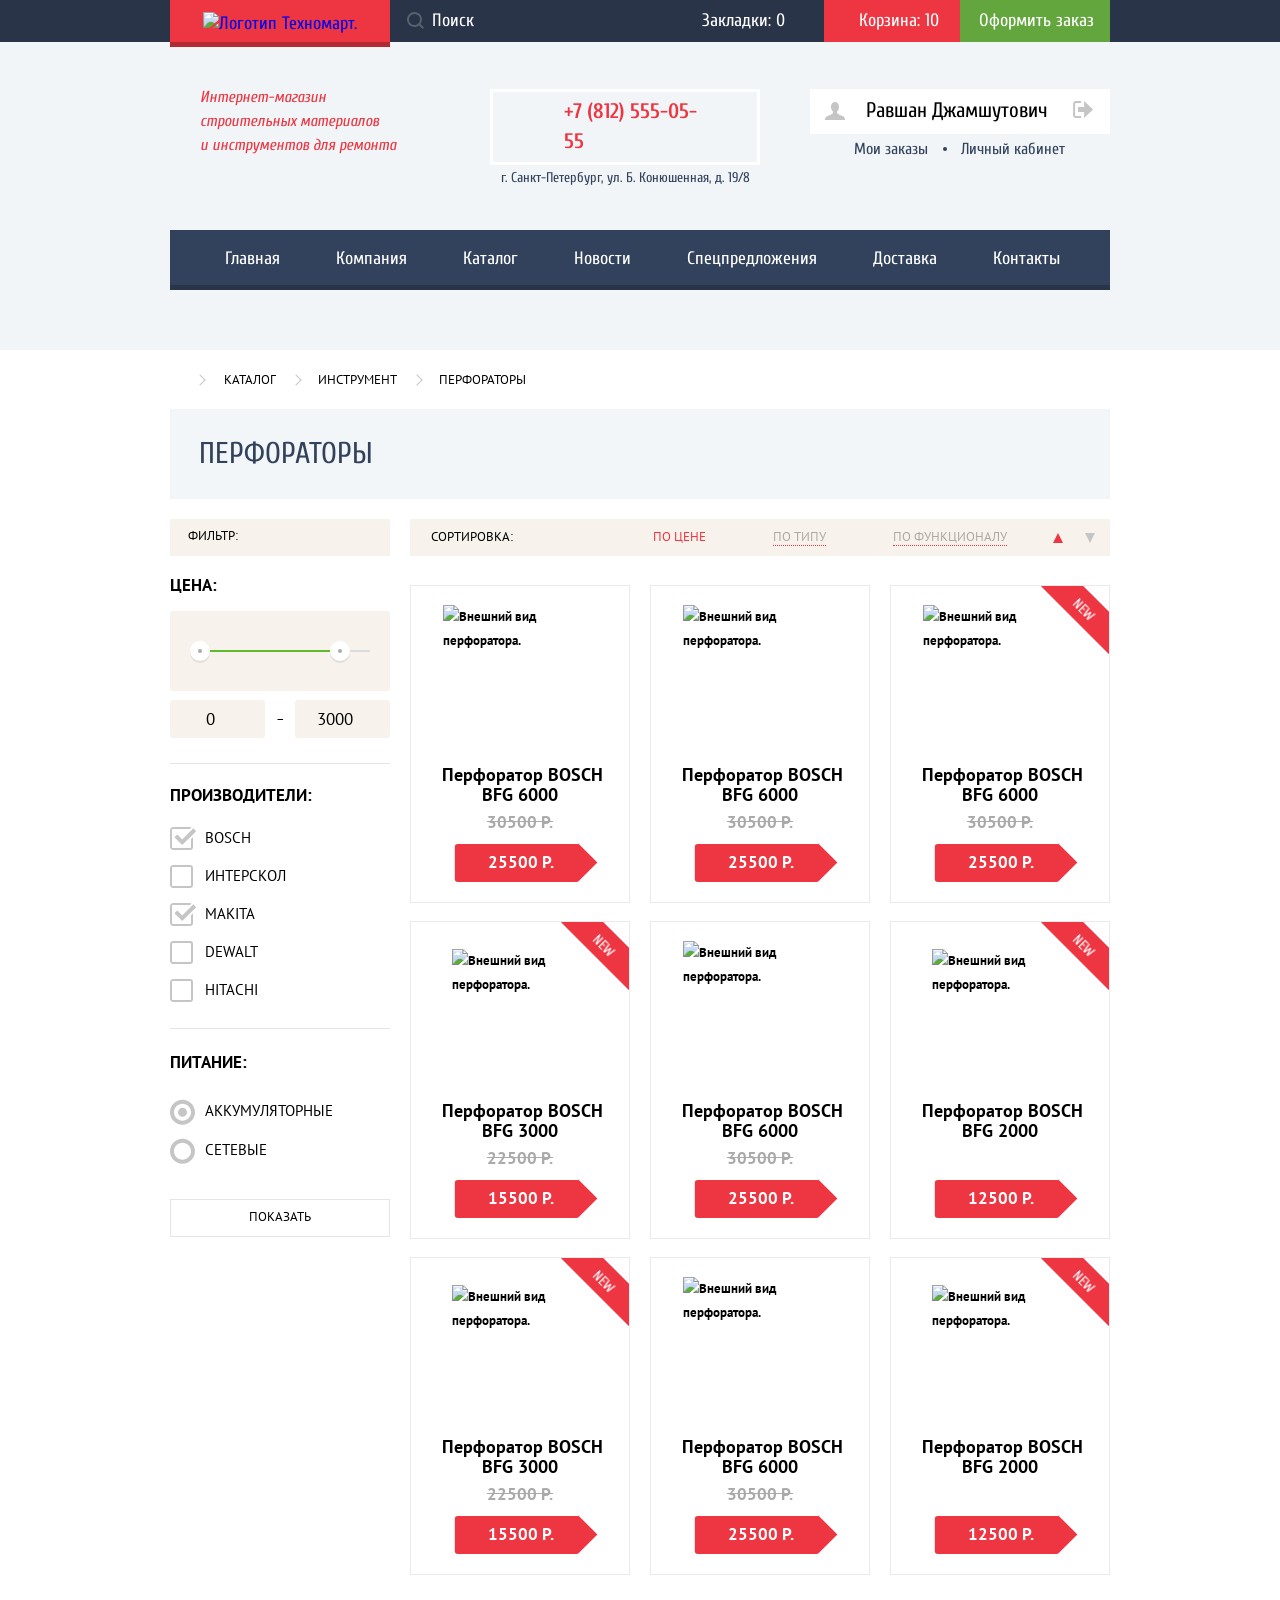
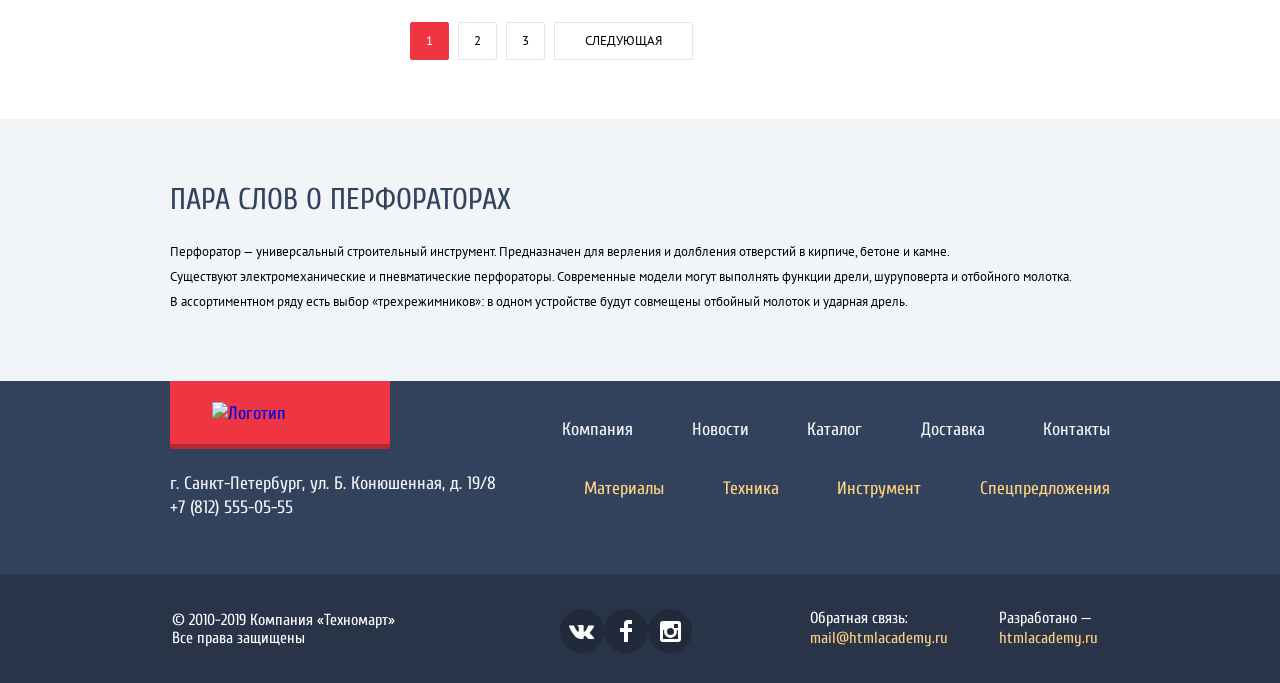
==== commit acc20e94: "подготовка к защите" ====
--- a/catalog.html
+++ b/catalog.html
@@ -56,7 +56,7 @@
         </address>
       </div>
       <div class="personal-account">
-        <a class="personal-accaunt-link" href="#">
+        <a class="personal-accaunt-link" href="#" aria-label="Профиль">
           <svg class="man-shadow" width="20" height="18" fill="#C5C5C5" xmlns="http://www.w3.org/2000/svg">
             <path
               d="M17.881 14.166c-2.144-.735-4.256-1.666-5.207-2.39-.657-.501-.77-1.618-.517-2.415 1.118-.903 1.864-2.477 1.864-4.278C14.021 2.276 12.221 0 10 0S5.979 2.276 5.979 5.083c0 1.801.746 3.374 1.863 4.277.253.798.141 1.915-.517 2.416-.95.724-3.063 1.654-5.207 2.39C-.026 14.902 0 18 0 18h20s.025-3.099-2.119-3.834z" />
@@ -64,13 +64,13 @@
           Равшан Джамшутович
         </a>
 
-        <button class="login-out-button" type="button">
+        <a class="login-out-button" href="#" aria-label="Выход из аккаунта">
           <svg class="login-out-icon" width="20" height="17" fill="#c5c5c5" xmlns="http://www.w3.org/2000/svg">
             <path d="M20 8.5L11.12 0v6h-6v5h6v6L20 8.5z" />
             <path
               d="M2.1 13.95V3.05c.02-.38.18-1.06 1.02-1.06h5.02V0H3.12C.94 0 .12 1.81.09 3.03v10.94C.1 15.2.94 17 3.12 17h5.02v-1.99H3.12c-.84 0-1-.68-1.01-1.06z" />
           </svg>
-        </button>
+        </a>
         <div class="my-orders-block">
           <a class="my-orders-link" href="#">Мои заказы</a>
           <a class="personal-link" href="#">Личный кабинет</a>
@@ -154,7 +154,7 @@
 
                 <li class="filter-checkbox">
                   <input class="check-input visually-hidden" name="checkbox-interskol" id="checkbox-interskol"
-                    type="checkbox" disabled>
+                    type="checkbox">
                   <label class="check label-option" for="checkbox-interskol">Интерскол</label>
                   <svg class="check-box" width="27" height="23" fill="c5c5c5" xmlns="http://www.w3.org/2000/svg">
                     <path class="check-square" fill-rule="evenodd" clip-rule="evenodd"
@@ -169,7 +169,7 @@
 
                 <li class="filter-checkbox">
                   <input class="check-input visually-hidden" name="checkbox-makita" id="checkbox-makita" type="checkbox"
-                    checked disabled>
+                    checked>
                   <label class="check label-option" for="checkbox-makita">Makita</label>
                   <svg class="check-box" width="27" height="23" fill="c5c5c5" xmlns="http://www.w3.org/2000/svg">
                     <path class="check-square" fill-rule="evenodd" clip-rule="evenodd"
@@ -241,7 +241,7 @@
               </ul>
             </fieldset>
 
-            <button class="button-show" type="button">Показать</button>
+            <button class="button-show" type="submit">Показать</button>
           </form>
         </section>
 
@@ -267,7 +267,7 @@
 
               <li class="catalog-item card">
                 <div class="card-img-container">
-                  <img class="card-img" src="img/BFG-6000.png" alt="Внешний вид перфоратора." width="144" height="128">
+                  <img class="card-img" src="img/bfg-6000.png" alt="Внешний вид перфоратора." width="144" height="128">
                 </div>
                 <div class="card-link-block">
                   <a class="card-link-buy js-link-buy" href="#">Купить</a>
@@ -282,7 +282,7 @@
 
               <li class="catalog-item card">
                 <div class="card-img-container">
-                  <img class="card-img" src="img/BFG-6000.png" alt="Внешний вид перфоратора." width="144" height="128">
+                  <img class="card-img" src="img/bfg-6000.png" alt="Внешний вид перфоратора." width="144" height="128">
                 </div>
                 <div class="card-link-block">
                   <a class="card-link-buy js-link-buy" href="#">Купить</a>
@@ -296,11 +296,11 @@
               </li>
 
               <li class="catalog-item card product-new">
-                <div class="card-img-container img-opacity">
-                  <img class="card-img" src="img/BFG-6000.png" alt="Внешний вид перфоратора." width="144" height="128">
-                </div>
-                <div class="card-link-block link-block-opacity">
-                  <a class="card-link-buy js-link-buy" href="#">Купить</a>
+                <div class="card-img-container">
+                  <img class=" card-img" src="img/bfg-6000.png" alt="Внешний вид перфоратора." width="144" height="128">
+                </div>
+                <div class="card-link-block">
+                  <a class=" card-link-buy js-link-buy" href="#">Купить</a>
                   <a class="card-link-bookmarks" href="#">В закладки</a>
                 </div>
                 <p class="card-name">Перфоратор&nbsp;BOSCH BFG 6000 </p>
@@ -312,7 +312,7 @@
 
               <li class="catalog-item card product-new">
                 <div class="card-img-container">
-                  <img class="card-img" src="img/BFG-3000.png" alt="Внешний вид перфоратора." width="127" height="112">
+                  <img class="card-img" src="img/bfg-3000.png" alt="Внешний вид перфоратора." width="127" height="112">
                 </div>
                 <div class="card-link-block">
                   <a class="card-link-buy js-link-buy" href="#">Купить</a>
@@ -327,7 +327,7 @@
 
               <li class="catalog-item card">
                 <div class="card-img-container">
-                  <img class="card-img" src="img/BFG-6000.png" alt="Внешний вид перфоратора." width="144" height="128">
+                  <img class="card-img" src="img/bfg-6000.png" alt="Внешний вид перфоратора." width="144" height="128">
                 </div>
                 <div class="card-link-block">
                   <a class="card-link-buy js-link-buy" href="#">Купить</a>
@@ -342,7 +342,7 @@
 
               <li class="catalog-item card product-new">
                 <div class="card-img-container">
-                  <img class="folder-cell-img img-new" src="img/BFG-2000.png" alt="Внешний вид перфоратора." width="127"
+                  <img class="folder-cell-img img-new" src="img/bfg-2000.png" alt="Внешний вид перфоратора." width="127"
                     height="112">
                 </div>
                 <div class="card-link-block">
@@ -358,7 +358,7 @@
 
               <li class="catalog-item card product-new">
                 <div class="card-img-container">
-                  <img class="card-img" src="img/BFG-3000.png" alt="Внешний вид перфоратора." width="127" height="112">
+                  <img class="card-img" src="img/bfg-3000.png" alt="Внешний вид перфоратора." width="127" height="112">
                 </div>
                 <div class="card-link-block">
                   <a class="card-link-buy js-link-buy" href="#">Купить</a>
@@ -373,7 +373,7 @@
 
               <li class="catalog-item card">
                 <div class="card-img-container">
-                  <img class="card-img" src="img/BFG-6000.png" alt="Внешний вид перфоратора." width="144" height="128">
+                  <img class="card-img" src="img/bfg-6000.png" alt="Внешний вид перфоратора." width="144" height="128">
                 </div>
                 <div class="card-link-block">
                   <a class="card-link-buy js-link-buy" href="#">Купить</a>
@@ -388,7 +388,7 @@
 
               <li class="catalog-item card product-new">
                 <div class="card-img-container">
-                  <img class="folder-cell-img img-new" src="img/BFG-2000.png" alt="Внешний вид перфоратора." width="127"
+                  <img class="folder-cell-img img-new" src="img/bfg-2000.png" alt="Внешний вид перфоратора." width="127"
                     height="112">
                 </div>
                 <div class="card-link-block">
@@ -451,13 +451,13 @@
           <a class="footer-logo" href="index.html"><img class="footer-logo-img" src="img/tehnomart-logo-footer.svg"
               alt="Логотип Техномарт." width="137" height="22"></a>
           <ul class="footer-nav-list">
-            <li><a class="footer-nav-link" href="#">Компания</a></li>
-            <li><a class="footer-nav-link" href="#">Новости</a></li>
-            <li>
+            <li class="footer-nav-item"><a class="footer-nav-link" href="#">Компания</a></li>
+            <li class="footer-nav-item"><a class="footer-nav-link" href="#">Новости</a></li>
+            <li class="footer-nav-item">
               <a class="footer-nav-link">Каталог</a>
             </li>
-            <li><a class="footer-nav-link" href="#">Доставка</a></li>
-            <li><a class="footer-nav-link" href="#">Контакты</a></li>
+            <li class="footer-nav-item"><a class="footer-nav-link" href="#">Доставка</a></li>
+            <li class="footer-nav-item"><a class="footer-nav-link" href="#">Контакты</a></li>
           </ul>
           <div class="footer-address-block">
             <address class="footer-address">
@@ -466,10 +466,10 @@
             <a class="footer-phone" href="tel:78125550555">+7 (812) 555-05-55</a>
           </div>
           <ul class="footer-offers-list">
-            <li><a class="footer-offers-link" href="#">Материалы</a></li>
-            <li><a class="footer-offers-link" href="#">Техника</a></li>
-            <li><a class="footer-offers-link" href="#">Инструмент</a></li>
-            <li>
+            <li class="footer-offers-item"><a class="footer-offers-link" href="#">Материалы</a></li>
+            <li class="footer-offers-item"><a class="footer-offers-link" href="#">Техника</a></li>
+            <li class="footer-offers-item"><a class="footer-offers-link" href="#">Инструмент</a></li>
+            <li class="footer-offers-item">
               <a class="footer-offers-link" href="#">Спецпредложения</a>
             </li>
           </ul>
--- a/css/style.css
+++ b/css/style.css
@@ -98,7 +98,7 @@
 .main-header {
   display: grid;
   grid-template-rows: min-content 1fr min-content;
-  margin-bottom: 58px;
+  margin-bottom: 60px;
   background-color: var(--basic-cloudy);
 }
 
@@ -220,15 +220,16 @@
 }
 
 .bookmarks {
-  width: 150px;
-  padding: 9px 22px 9px 30px;
+  width: 164px;
+  padding: 9px 22px 9px 42px;
+  box-sizing: border-box;
 }
 
 .bookmarks::before {
   position: absolute;
   content: "";
-  top: 13px;
-  left: 6px;
+  top: 12px;
+  left: 19px;
   width: 14px;
   height: 16px;
   background-image: url("../img/pennant.svg");
@@ -292,7 +293,7 @@
   display: grid;
   grid-template-columns: 320px 270px 1fr;
   width: 940px;
-  margin: 0 auto 37px;
+  margin: 0 auto 38px;
 }
 
 .middle-line-text {
@@ -307,13 +308,14 @@
 
 .header-address-block {
   position: relative;
+  margin-bottom: 2px;
 }
 
 .header-phone {
   display: block;
   width: 270px;
   box-sizing: border-box;
-  margin-bottom: 3px;
+  margin-bottom: 1px;
   padding: 4px 42px 6px 71px;
   font-weight: bold;
   font-size: 21px;
@@ -408,9 +410,8 @@
   width: 940px;
   margin: 0;
   padding: 0;
-  padding-left: 26px;
+  padding-left: 23px;
   box-sizing: border-box;
-  padding-left: 26px;
 
   list-style: none;
   background-color: var(--basic-blue);
@@ -418,14 +419,14 @@
 }
 
 .site-nav-item {
-  margin-left: 8px;
+  margin-left: 5px;
 }
 
 .site-nav-link {
   display: block;
   font-size: 18px;
-  padding-top: 16px;
-  padding-bottom: 20px;
+  padding-top: 17px;
+  padding-bottom: 19px;
   padding-left: 27px;
   padding-right: 24px;
   text-align: center;
@@ -445,12 +446,19 @@
 .container {
   width: 940px;
   margin: 0 auto;
+  overflow: hidden;
+}
+
+
+.container-s {
+  width: 940px;
+  margin: 0 auto;
 }
 
 /* offers */
 
 .offers {
-  margin-bottom: 59px;
+  margin-bottom: 60px;
 }
 
 .offers-list {
@@ -736,18 +744,20 @@
   display: flex;
   justify-content: space-between;
   align-items: center;
-  padding: 24px 14px 24px 27px;
+  padding: 24px 14px 24px 28px;
   margin-bottom: 21px;
   background-color: var(--basic-cream);
 }
 
 .section-title {
+  width: 100%;
   margin: 0;
   font-size: 30px;
   line-height: 30px;
   font-weight: normal;
   text-transform: uppercase;
   color: var(--basic-blue);
+  box-sizing: border-box;
 }
 
 .section-block-link {
@@ -817,10 +827,6 @@
   height: 166px;
   padding-right: 10px;
   box-sizing: border-box;
-}
-
-.img-opacity {
-  opacity: 0;
 }
 
 .card-img {
@@ -839,10 +845,6 @@
   margin: 0 auto;
   text-transform: uppercase;
   opacity: 0;
-}
-
-.link-block-opacity {
-  opacity: 1;
 }
 
 .card-link-buy {
@@ -974,7 +976,7 @@
 /* manufacturers */
 
 .manufacturers {
-  margin-bottom: 71px;
+  margin-bottom: 70px;
 }
 
 .manufacturers-link {
@@ -1020,20 +1022,20 @@
 }
 
 .services-title {
-  padding-top: 63px;
-  margin-bottom: 25px;
+  padding-top: 64px;
+  margin-bottom: 23px;
 }
 
 .paragraph-text {
   margin: 0;
   font-size: 13px;
-  line-height: 24px;
-  font-family: "PT Sans";
+  line-height: 25px;
+  font-family: "PT Sans", Arial, sans-serif;
 }
 
 .services-lead {
   width: 400px;
-  margin-bottom: 26px;
+  margin-bottom: 24px;
 }
 
 .services-slider {
@@ -1047,7 +1049,7 @@
   margin: 0;
   margin-bottom: 54px;
   padding: 0;
-  padding-top: 47px;
+  padding-top: 48px;
   padding-bottom: 45px;
   list-style: none;
 }
@@ -1069,16 +1071,16 @@
 
 .services-slider-link {
   display: block;
-  padding-top: 14px;
+  padding-top: 13px;
   padding-left: 22px;
-  padding-bottom: 18px;
+  padding-bottom: 17px;
   font-weight: bold;
   font-size: 21px;
   line-height: 30px;
   color: var(--basic-white);
   background-color: var(--basic-blue);
-  box-shadow: 0px 1px 0px var(--basic-dark-blue),
-    inset 0px 1px 0px var(--basic-line);
+  border-top: 1px solid var(--basic-line);
+  border-bottom: 1px solid var(--basic-dark-blue);
 }
 
 .services-slider-link:hover {
@@ -1089,6 +1091,7 @@
 .services-slider-link--selected:hover {
   color: var(--basic-blue);
   background-color: var(--basic-white);
+  border-color: var(--basic-white);
 }
 
 .slider-element-list {
@@ -1125,15 +1128,15 @@
 
 .slider-element-item--second::after {
   top: 0;
-  right: -18px;
+  right: -9px;
   width: 389px;
   height: 283px;
   background-image: url("../img/guarantee.png");
 }
 
 .slider-element-item--third::after {
-  top: 20px;
-  right: -16px;
+  top: 0;
+  right: -10px;
   width: 465px;
   height: 285px;
   background-image: url("../img/credit.png");
@@ -1145,11 +1148,16 @@
 }
 
 .slider-element-text {
-  width: 280px;
+  width: 312px;
 }
 
 .credit-request {
+  width: 194px;
   margin-top: 25px;
+  padding-left: 12px;
+  padding-right: 10px;
+  padding-top: 12px;
+  padding-bottom: 9px;
   border-radius: 3px;
 }
 
@@ -1165,11 +1173,11 @@
 /* about company */
 .adout-company-title,
 .contacts-title {
-  margin-bottom: 23px;
+  margin-bottom: 22px;
 }
 
 .about-company-lead {
-  margin-bottom: 27px;
+  margin-bottom: 24px;
 }
 
 .list-text {
@@ -1267,11 +1275,15 @@
 .footer-nav-list {
   grid-column: 3 / -1;
   display: flex;
+  flex-wrap: wrap;
   justify-content: space-between;
-  flex-wrap: wrap;
   margin: 37px 0 0 12px;
   padding: 0;
   list-style: none;
+}
+
+.footer-nav-item {
+  max-width: 75px;
 }
 
 .footer-nav-link {
@@ -1307,6 +1319,10 @@
   margin: 5px 0 0 34px;
   padding: 0;
   list-style: none;
+}
+
+.footer-offers-item {
+  max-width: 150px;
 }
 
 .footer-offers-link {
@@ -1386,6 +1402,8 @@
 
 .footer-feedback-link,
 .footer-developer-link {
+  display: inline-block;
+  margin-top: 2px;
   color: var(--basic-dark-yellow);
 }
 
@@ -1405,22 +1423,16 @@
 .modal {
   position: fixed;
   top: 0;
+  bottom: 0;
+  left: 0;
   right: 0;
   display: none;
-  bottom: 0;
-  left: 0;
   margin: auto;
-  background-color: var(--basic-white);
-
   font-size: 18px;
   line-height: 24px;
+  background-color: var(--basic-white);
+  border-top: 7px solid var(--basic-red);
   box-shadow: 0px 4px 20px var(--basic-shadow);
-}
-
-.modal-positioning {
-  position: relative;
-  padding-top: 45px;
-  box-shadow: inset 0 7px 0 var(--basic-red);
 }
 
 .modal-show {
@@ -1431,7 +1443,11 @@
 .modal-feedback {
   width: 620px;
   height: 430px;
-  background-color: var(--basic-white);
+}
+
+.modal-feedback-positioning {
+  position: relative;
+  padding-top: 45px;
 }
 
 .feedback-grid {
@@ -1503,8 +1519,16 @@
   background-position: top;
 }
 
+.modal-map-positioning {
+  position: relative;
+}
+
 .inframi-map {
+  position: absolute;
+  top: 0;
+  left: 0;
   width: 100%;
+  height: 100%;
 }
 
 @keyframes bounce {
@@ -1541,7 +1565,7 @@
 .personal-accaunt-link {
   display: inline-block;
   width: 300px;
-  margin-bottom: 5px;
+  margin-bottom: 4px;
   padding: 11px 56px 13px;
   font-size: 21px;
   line-height: 21px;
@@ -1576,7 +1600,7 @@
 .login-out-button {
   position: absolute;
   top: 12px;
-  right: 24px;
+  right: 17px;
   width: 20px;
   height: 17px;
   background-color: transparent;
@@ -1593,20 +1617,6 @@
 
 .my-orders-block {
   color: var(--basic-blue);
-}
-
-/* .my-orders-link::after {  Не работает буллит
-  content: "";
-  top: 10px;
-  left: 5px;
-  width: 10px;
-  height: 10px;
-  border-radius: 50%;
-  background-color: var(--basic-blue);
-} */
-
-.my-orders-block:hover {
-  color: var(--basic-red);
 }
 
 .my-orders-link,
@@ -1643,13 +1653,21 @@
   background-color: var(--basic-red);
 }
 
-.personal-link:hover:before {
+.personal-link:hover::before {
   background-color: var(--basic-red);
 }
 
 .my-orders-link:active,
 .personal-link:active {
   color: var(--basic-greylight);
+}
+
+.my-orders-link:active + .personal-link::before {
+  background-color: var(--basic-greylight);
+}
+
+.personal-link:active::before {
+  background-color: var(--basic-greylight);
 }
 
 /* MAIN CATALOG */
@@ -2166,8 +2184,8 @@
 /* Catalog article */
 
 .catalog-article {
-  padding-top: 64px;
-  padding-bottom: 71px;
+  padding-top: 66px;
+  padding-bottom: 67px;
   background-color: var(--basic-cloudy);
 }
 
@@ -2188,7 +2206,6 @@
   display: flex;
   flex-direction: column;
   text-align: center;
-  box-shadow: inset 0 7px 0 var(--basic-red);
 }
 
 .cart-notice-title {
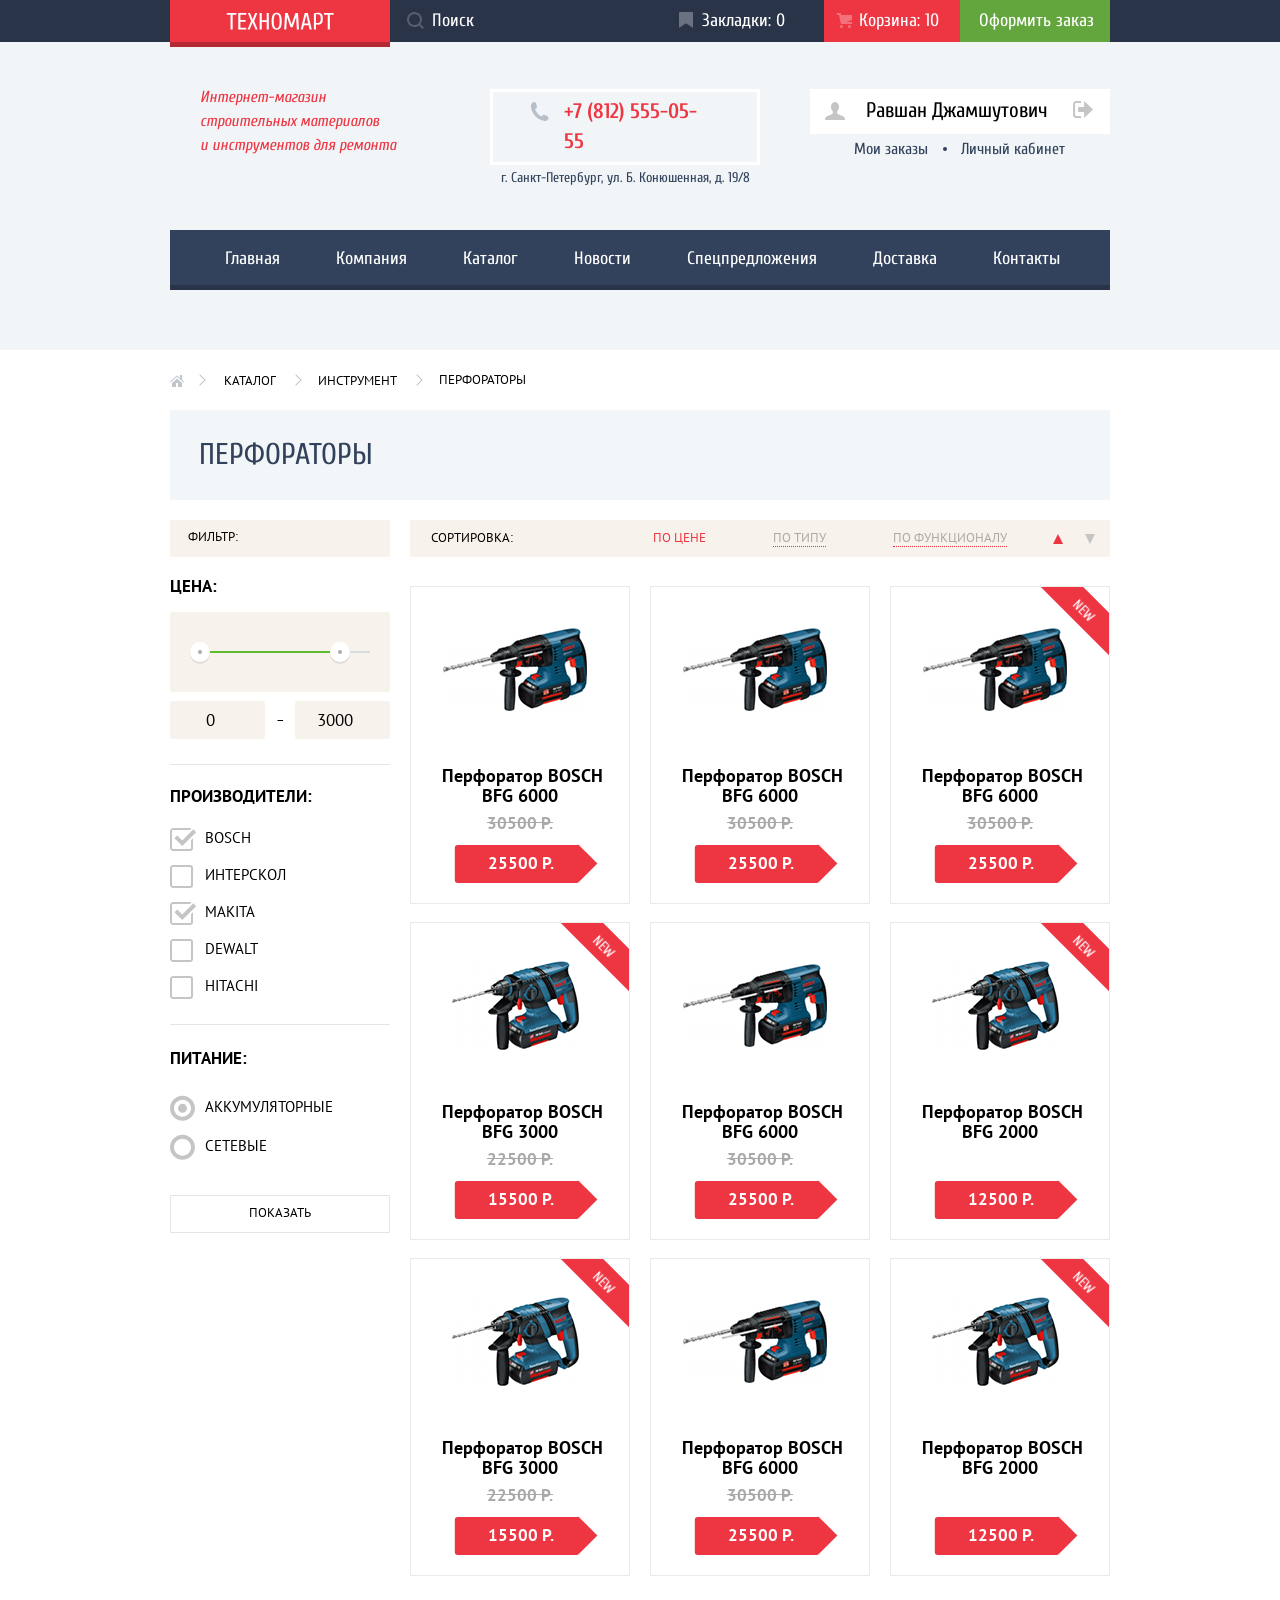
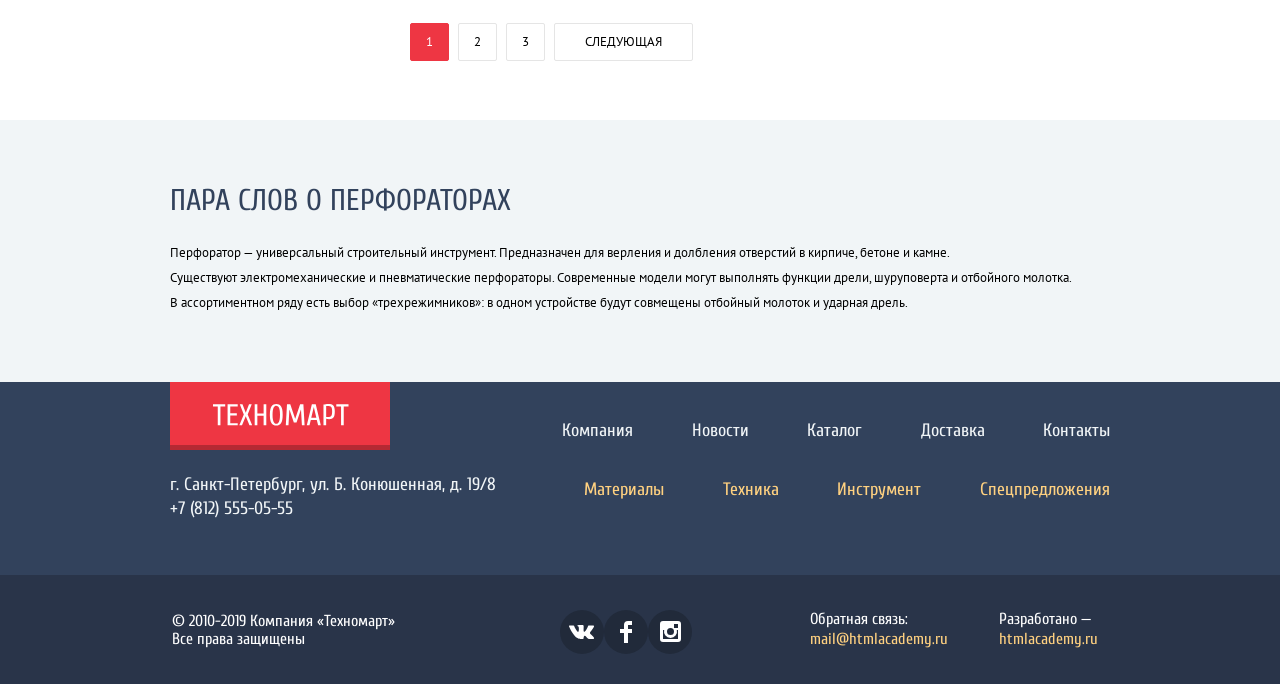
==== commit e660e1ee: "Первая проверка" ====
--- a/catalog.html
+++ b/catalog.html
@@ -11,8 +11,8 @@
   <link
     href="https://fonts.googleapis.com/css2?family=Cuprum:ital,wght@0,400;0,700;1,400;1,700&family=PT+Sans:wght@400;700&display=swap&display=swap"
     rel="stylesheet">
-  <link rel="stylesheet" href="css/normalize.css">
-  <link rel="stylesheet" href="css/style.css">
+  <link rel="stylesheet" href="css/normalize.min.css">
+  <link rel="stylesheet" href="css/style.min.css">
 </head>
 
 <body class="page-body">
@@ -92,7 +92,7 @@
   </header>
 
   <main class="page-catalog">
-    <div class="container">
+    <div class="container-s">
       <h1 class="visually-hidden">Большой выбор товаров на любой вкус</h1>
       <ul class="bread-crumbs">
         <li class="bread-crumbs-item bread-crumbs-item--home">
@@ -120,16 +120,20 @@
                       margin-left: 0%;">
                     </div>
                   </div>
-                  <div class="toggle toggle-min" tabindex="0" style="
-                  margin-left: 8%;"></div>
-                  <div class="toggle toggle-max" tabindex="0" style="
+                  <a class="toggle toggle-min" href="#" aria-label="Настройка минимальной цены" tabindex="0" style="
+                  margin-left: 8%;"></a>
+                  <a class="toggle toggle-max" href="#" aria-label="Настройка максимальной цены" tabindex="0" style="
                   margin-left: 72%;">
-                  </div>
+                  </a>
                 </div>
                 <div class="price-controls">
-                  <label for=""><input class="price-controls-input" type="number" value="" placeholder="0"></label>
+                  <label for="min-price">
+                    <input class="price-controls-input" id="min-price" name="min-price" type="number" value="0">
+                  </label>
                   <span>&#8211;</span>
-                  <label for=""><input class="price-controls-input" type="number" value="" placeholder="3000"></label>
+                  <label for="max-price">
+                    <input class="price-controls-input" id="max-price" name="max-price" type="number" value="3000">
+                  </label>
                 </div>
               </div>
             </fieldset>
@@ -538,7 +542,7 @@
     </div>
   </section>
 
-  <script src="./js/script.js"></script>
+  <script src="./js/script.min.js"></script>
 </body>
 
 </html>
--- a/css/style.min.css
+++ b/css/style.min.css
@@ -0,0 +1 @@
+:root{--basic-white:#ffffff;--basic-beige:#f7f3ec;--basic-cream:#f9f5f0;--basic-cloudy:#f1f5f7;--basic-border:#e5e5e5;--basic-checked:#b5b5b5;--basic-greylight:#c5c5c5;--basic-grey:#a9a9a9;--basic-dark-grey:#3d546f;--basic-yellow:#ffbf47;--basic-dark-yellow:#ffd180;--basic-red:#ee3643;--basic-dark-red:#ca2c37;--basic-darken-red:#ba2732;--basic-lilac:#dc91d8;--basic-black:#000000;--basic-line:#405069;--basic-sky-blue:#3bbce3;--basic-blue:#32425c;--basic-dark-blue:#293449;--basic-darken-blue:#212a3a;--basic-mint:#8ed78f;--basic-light-green:#5fbb2d;--basic-green:#63a63e;--basic-dark-green:#518534;--basic-shadow-green:#367315;--basic-shadow:rgba(0, 0, 0, 0.15);--basic-bottom-line:rgba(0, 0, 0, 0.24);--basic-transparent-white-text:rgba(255, 255, 255, 0.5);--basic-transparent-black-text:rgba(0, 0, 0, 0.3);--basic-transparent-cloudy-text:rgba(241, 245, 247, 0.5);--basic-transparent-yellow-text:rgba(255, 209, 128, 0.5);--basic-transparent-button:rgba(255, 255, 255, 0.3);--basic-transparent-button-hover:rgba(197, 197, 197, 0.3);--basic-transparent-button-active:rgba(169, 169, 169, 0.3)}.page-body{min-width:940px;margin:0;padding:0;font-family:Cuprum,Arial,sans-serif;font-size:13px;line-height:24px;font-weight:400;color:var(--basic-black);background-color:var(--basic-white);min-height:100%;display:-ms-grid;display:grid;-ms-grid-rows:-webkit-min-content 1fr -webkit-min-content;-ms-grid-rows:min-content 1fr min-content;grid-template-rows:-webkit-min-content 1fr -webkit-min-content;grid-template-rows:min-content 1fr min-content;-ms-flex-line-pack:start;align-content:start}a{text-decoration:none}img{max-width:100%;height:auto}.visually-hidden:not(:focus):not(:active),input[type=checkbox].visually-hidden,input[type=radio].visually-hidden{position:absolute;width:1px;height:1px;margin:-1px;border:0;padding:0;white-space:nowrap;-webkit-clip-path:inset(100%);clip-path:inset(100%);clip:rect(0 0 0 0);overflow:hidden}.page{height:100%}.main-header{display:-ms-grid;display:grid;-ms-grid-rows:-webkit-min-content 1fr -webkit-min-content;-ms-grid-rows:min-content 1fr min-content;grid-template-rows:-webkit-min-content 1fr -webkit-min-content;grid-template-rows:min-content 1fr min-content;margin-bottom:60px;background-color:var(--basic-cloudy)}.first-line-wrapper{width:100%;margin-bottom:47px;background-color:var(--basic-dark-blue)}.header-first-line{position:relative;display:-webkit-box;display:-ms-flexbox;display:flex;-webkit-box-sizing:border-box;box-sizing:border-box;width:940px;min-height:42px;padding-left:220px;margin:0 auto;font-size:18px;color:var(--basic-white)}.header-logo{position:absolute;top:0;left:0;width:220px;height:47px;text-align:center;background-color:var(--basic-red);-webkit-box-shadow:inset 0 -5px 0 var(--basic-bottom-line);box-shadow:inset 0 -5px 0 var(--basic-bottom-line)}.header-logo-img{margin-top:12px}.header-logo:active{background-color:var(--basic-darken-red)}.search{position:relative;width:270px;height:42px;display:-webkit-box;display:-ms-flexbox;display:flex}.search-input{width:100%;padding-left:42px;font-size:18px;line-height:24px;color:var(--basic-white);background-color:transparent;border:none}.search-input::-webkit-input-placeholder{color:var(--basic-white)}.search-input::-moz-placeholder{color:var(--basic-white)}.search-input:-ms-input-placeholder{color:var(--basic-white)}.search-input::-ms-input-placeholder{color:var(--basic-white)}.search-input::placeholder{color:var(--basic-white)}.search-input:focus{background-color:var(--basic-white);color:var(--basic-black)}.search-input:valid{color:var(--basic-black);background-color:var(--basic-white)}.loupe{position:absolute;top:12px;left:17px;opacity:.3}.search-input:focus+.loupe{fill:var(--basic-red);opacity:1}.search-input:valid+.loupe{fill:var(--basic-red);opacity:1}.buyer-assistance-list{display:-webkit-box;display:-ms-flexbox;display:flex;-webkit-box-pack:end;-ms-flex-pack:end;justify-content:flex-end;-ms-flex-wrap:wrap;flex-wrap:wrap;width:450px;margin:0;margin-left:auto;padding:0;list-style:none}.buyer-assistance-link{position:relative;display:block;padding-top:9px;padding-bottom:9px;color:var(--basic-white);-webkit-box-sizing:border-box;box-sizing:border-box}.buyer-assistance-link:active{color:rgba(255,255,255,.5);background-color:var(--basic-darken-blue)}.bookmarks{width:164px;padding:9px 22px 9px 42px;-webkit-box-sizing:border-box;box-sizing:border-box}.bookmarks::before{position:absolute;content:"";top:12px;left:19px;width:14px;height:16px;background-image:url(../img/pennant.svg);background-repeat:no-repeat;opacity:.3}.bookmarks:hover::before{opacity:1}.bookmarks:active::before{opacity:.3}.cart{width:136px;padding:9px 21px 9px 35px}.filled-cart{background-color:var(--basic-red)}.cart::before{position:absolute;content:"";top:13px;left:13px;width:15px;height:15px;background-image:url(../img/icon-cart.svg);background-repeat:no-repeat;opacity:.3}.cart:hover::before{opacity:1}.cart:active::before{opacity:.3}.place-order{width:150px;padding:9px 16px 9px 19px;background-color:var(--basic-green)}.place-order:hover{background-color:var(--basic-light-green)}.place-order:active{color:var(--basic-transparent-white-text);background-color:var(--basic-green)}.header-middle-line{display:-ms-grid;display:grid;-ms-grid-columns:320px 270px 1fr;grid-template-columns:320px 270px 1fr;width:940px;margin:0 auto 38px}.middle-line-text{width:197px;margin:-4px 0 0 30px;font-family:Cuprum,Arial,sans-serif;font-style:italic;font-size:16px;line-height:24px;color:var(--basic-red)}.header-address-block{position:relative;margin-bottom:2px}.header-phone{display:block;width:270px;-webkit-box-sizing:border-box;box-sizing:border-box;margin-bottom:1px;padding:4px 42px 6px 71px;font-weight:700;font-size:21px;line-height:30px;color:var(--basic-red);border:3px solid var(--basic-white)}.header-phone::before{position:absolute;content:"";top:13px;left:40px;width:19px;height:19px;background-image:url(../img/handset.svg);background-repeat:no-repeat;fill:#b7bfc8}.header-address{text-align:center;font-size:14px;font-style:normal;color:var(--basic-blue)}.user-block{position:relative;justify-self:end;display:-webkit-box;display:-ms-flexbox;display:flex;-webkit-box-align:start;-ms-flex-align:start;align-items:flex-start}.login-link{padding-top:12px;padding-right:27px;padding-bottom:12px;padding-left:45px;margin-right:10px}.icon-login{position:absolute;top:14px;left:19px}.login-link:hover+.icon-login path{fill:var(--basic-dark-grey)}.login-link:active+.icon-login path{fill:var(--basic-greylight)}.registration-link{padding:12px 24px}.login-link,.registration-link{display:block;font-size:21px;line-height:21px;color:var(--basic-black);background-color:var(--basic-white)}.login-link:hover,.registration-link:hover{color:var(--basic-red)}.login-link:active,.registration-link:active{color:var(--basic-greylight)}.main-nav{width:940px;margin:0 auto;margin-bottom:60px;font-size:18px}.site-nav{display:-webkit-box;display:-ms-flexbox;display:flex;-ms-flex-wrap:wrap;flex-wrap:wrap;width:940px;margin:0;padding:0;padding-left:23px;-webkit-box-sizing:border-box;box-sizing:border-box;list-style:none;background-color:var(--basic-blue);-webkit-box-shadow:inset 0 -5px 0 var(--basic-dark-blue);box-shadow:inset 0 -5px 0 var(--basic-dark-blue)}.site-nav-item{margin-left:5px}.site-nav-link{display:block;font-size:18px;padding-top:17px;padding-bottom:19px;padding-left:27px;padding-right:24px;text-align:center;color:var(--basic-white)}.site-nav-link:hover{background-color:var(--basic-dark-blue)}.site-nav-link:active{color:var(--basic-transparent-white-text)}.container{width:940px;margin:0 auto;overflow:hidden}.container-s{width:940px;margin:0 auto}.offers{margin-bottom:60px}.offers-list{display:-ms-grid;display:grid;-ms-grid-rows:123px 20px 123px 20px 123px;grid-template-rows:repeat(3,123px);-ms-grid-columns:300px 20px 300px 20px 300px;grid-template-columns:repeat(3,300px);grid-gap:20px;margin:0;padding:0;list-style:none}.offers-list>:nth-child(1){-ms-grid-row:1;-ms-grid-column:1}.offers-list>:nth-child(2){-ms-grid-row:1;-ms-grid-column:3}.offers-list>:nth-child(3){-ms-grid-row:1;-ms-grid-column:5}.offers-list>:nth-child(4){-ms-grid-row:3;-ms-grid-column:1}.offers-list>:nth-child(5){-ms-grid-row:3;-ms-grid-column:3}.offers-list>:nth-child(6){-ms-grid-row:3;-ms-grid-column:5}.offers-list>:nth-child(7){-ms-grid-row:5;-ms-grid-column:1}.offers-list>:nth-child(8){-ms-grid-row:5;-ms-grid-column:3}.offers-list>:nth-child(9){-ms-grid-row:5;-ms-grid-column:5}.offers-slider{grid-row:2/-1;-ms-grid-column:1;-ms-grid-column-span:2;grid-column:1/3}.offers-item{position:relative}.offers-item::after{content:"";position:absolute;display:block;background-repeat:no-repeat;background-position:0 0}.offers-item-materials{background-color:var(--basic-yellow);overflow:hidden}.offers-item-materials::before{position:absolute;content:"new";top:8px;right:-37px;width:121px;-webkit-transform:rotate(45deg);-ms-transform:rotate(45deg);transform:rotate(45deg);background-color:var(--basic-red);color:var(--basic-white);padding-top:8px;padding-bottom:4px;text-align:center;text-transform:uppercase;font-size:14px;line-height:18px}.offers-item-materials::after{top:31px;right:43px;width:44px;height:65px;background-image:url(../img/bucket.svg)}.offers-item-tools{background-color:var(--basic-sky-blue)}.offers-item-tools::after{top:32px;right:28px;width:78px;height:61px;background-image:url(../img/drill.svg)}.offers-item-mashinery{background-color:var(--basic-lilac)}.offers-item-mashinery::after{top:29px;right:32px;width:78px;height:62px;background-image:url(../img/tractor.svg.)}.offers-item-discounts{background-color:var(--basic-mint)}.offers-item-discounts::after{top:26px;right:45px;width:59px;height:72px;background-image:url(../img/big-shoping-cart.svg)}.offers-item-delivery{background-color:var(--basic-yellow)}.offers-item-delivery::after{top:31px;right:31px;width:78px;height:63px;background-image:url(../img/car.svg)}.offers-item-title{position:relative;margin:0;margin-top:20px;margin-left:22px;margin-bottom:14px;font-weight:700;font-size:24px;line-height:30px;color:var(--basic-white)}.offers-link{display:block;width:135px;margin-left:22px;padding-top:10px;padding-bottom:10px;text-align:center;font-size:14px;line-height:18px;color:var(--basic-white);background-color:var(--basic-transparent-button);text-transform:uppercase}.offers-link:hover{background-color:var(--basic-transparent-button-hover)}.offers-link:active{background-color:var(--basic-transparent-button-active)}.slider-container{position:relative;min-height:266px}.slider{min-height:100%;height:100%;padding:0;margin:0;list-style:none}.slider-item{position:relative;display:none;-webkit-box-sizing:border-box;box-sizing:border-box;min-height:100%;padding:23px 24px 67px}.slider-item--active{display:block}.slider-item--first{background:var(--basic-blue) url(../img/drill.jpg) no-repeat top left;background-size:cover}.slider-item--second{background:var(--basic-blue) url(../img/perforator.jpg) no-repeat top left;background-size:cover}.slider-title{width:70%;padding:0;margin:0 0 4px;font-weight:700;font-size:36px;line-height:36px;text-transform:uppercase;color:var(--basic-white)}.slider-text{min-height:136px;padding:0;margin:0;font-size:18px;line-height:24px;color:var(--basic-white)}.button{display:inline-block;vertical-align:middle;text-align:center;padding:11px 24px 9px;font-size:14px;line-height:18px;text-transform:uppercase;color:var(--basic-white);background-color:var(--basic-red);border:none;-webkit-box-sizing:border-box;box-sizing:border-box}.button:hover{background-color:var(--basic-dark-red)}.button:active{background-color:var(--basic-darken-red)}.slider-link{position:absolute;min-width:143px;bottom:28px;left:25px;padding:11px 46px 9px}.slider-arrow{position:absolute;top:50%;-webkit-transform:translateY(-26%);-ms-transform:translateY(-26%);transform:translateY(-26%);width:22px;height:40px;background:url(../img/icon-left.svg) no-repeat top left}.slider-arrow--left{left:25px}.slider-arrow--right{right:20px;-webkit-transform:rotate(180deg) translateY(26%);-ms-transform:rotate(180deg) translateY(26%);transform:rotate(180deg) translateY(26%)}.slider-pager{position:absolute;left:50%;-webkit-transform:translateX(-33%);-ms-transform:translateX(-33%);transform:translateX(-33%);bottom:35px;display:-webkit-box;display:-ms-flexbox;display:flex;padding:0;margin:0;list-style:none;margin-left:-12px}.slider-pager-item{margin-left:11px}.slider-pager-link{display:block;width:6px;height:6px;border-radius:50%;background-color:var(--basic-white);border:2px solid var(--basic-white)}.slider-pager-link--active{background-color:red}.popular-products{margin-bottom:72px}.section-title-block{display:-webkit-box;display:-ms-flexbox;display:flex;-webkit-box-pack:justify;-ms-flex-pack:justify;justify-content:space-between;-webkit-box-align:center;-ms-flex-align:center;align-items:center;padding:24px 14px 24px 28px;margin-bottom:21px;background-color:var(--basic-cream)}.section-title{width:100%;margin:0;font-size:30px;line-height:30px;font-weight:400;text-transform:uppercase;color:var(--basic-blue);-webkit-box-sizing:border-box;box-sizing:border-box}.section-block-link{width:192px;padding:11px 5px 10px}.popular-products-list{display:-ms-grid;display:grid;-ms-grid-columns:220px 20px 220px 20px 220px 20px 220px;grid-template-columns:repeat(4,220px);-webkit-column-gap:20px;-moz-column-gap:20px;column-gap:20px;margin:0;margin-left:-20px;padding:0;list-style:none}.popular-products-item{margin-left:20px}.card{position:relative;overflow:hidden;width:220px;padding-top:179px;padding-bottom:90px;min-height:318px;font-family:"PT Sans",Arial,sans-serif;font-weight:700;border:1px solid #eaeaea;-webkit-box-sizing:border-box;box-sizing:border-box}.card:hover{-webkit-box-shadow:0 4px 20px var(--basic-shadow);box-shadow:0 4px 20px var(--basic-shadow)}.card:focus-within{-webkit-box-shadow:0 4px 20px var(--basic-shadow);box-shadow:0 4px 20px var(--basic-shadow)}.card:hover .card-img-container{opacity:0}.card:hover .card-link-block{opacity:1}.card:focus-within .card-img-container{opacity:0}.card:focus-within .card-link-block{opacity:1}.card-img-container{position:absolute;top:0;left:0;display:-webkit-box;display:-ms-flexbox;display:flex;-webkit-box-pack:center;-ms-flex-pack:center;justify-content:center;-webkit-box-align:center;-ms-flex-align:center;align-items:center;width:100%;height:166px;padding-right:10px;-webkit-box-sizing:border-box;box-sizing:border-box}.card-img{max-width:95%}.card-link-block{position:absolute;top:0;left:50%;-webkit-transform:translateX(-50%);-ms-transform:translateX(-50%);transform:translateX(-50%);display:-webkit-box;display:-ms-flexbox;display:flex;-webkit-box-orient:vertical;-webkit-box-direction:normal;-ms-flex-direction:column;flex-direction:column;-webkit-box-align:center;-ms-flex-align:center;align-items:center;width:135px;margin:0 auto;text-transform:uppercase;opacity:0}.card-link-buy{position:relative;width:135px;margin:38px 0 10px;padding:9px 10px 10px 20px;text-align:center;font-family:Cuprum,Arial,sans-serif;font-size:14px;line-height:18px;font-weight:400;color:var(--basic-white);background-color:var(--basic-green);border-radius:2px;-webkit-box-shadow:inset 0 -3px 0 var(--basic-shadow-green);box-shadow:inset 0 -3px 0 var(--basic-shadow-green);-webkit-box-sizing:border-box;box-sizing:border-box}.card-link-buy:hover{background-color:var(--basic-light-green)}.card-link-buy:active{background-color:var(--basic-dark-green)}.card-link-buy::before{position:absolute;content:"";top:8px;left:28px;width:15px;height:15px;background-image:url(../img/icon-cart.svg);opacity:.3}.card-link-bookmarks{width:135px;padding:8px 18px 6px 14px;text-align:center;font-family:Cuprum,Arial,sans-serif;font-size:14px;line-height:18px;font-weight:400;color:var(--basic-blue);border:3px solid var(--basic-green);border-radius:2px;-webkit-box-sizing:border-box;box-sizing:border-box}.card-link-bookmarks:hover{border-color:var(--basic-blue)}.card-link-bookmarks:active{opacity:.5}.product-new::after{content:"new";position:absolute;top:9px;right:-48px;-webkit-transform:rotate(45deg);-ms-transform:rotate(45deg);transform:rotate(45deg);width:100px;padding:8px 23px 4px 19px;font-family:Cuprum,Arial,sans-serif;font-size:14px;line-height:18px;font-weight:400;text-align:center;text-transform:uppercase;color:var(--basic-white);background-color:var(--basic-red)}.card-name{width:156px;margin:0 auto;text-align:center;font-size:18px;line-height:20px}.card-price-block{position:absolute;bottom:0;left:0;width:100%;height:90px;text-align:center}.card-old-price{margin:0 auto;font-size:17px;line-height:18px;color:var(--basic-grey)}.card-new-price{position:absolute;bottom:20px;left:50%;-webkit-transform:translateX(-53%);-ms-transform:translateX(-53%);transform:translateX(-53%);min-width:100px;padding:9px 7px 11px 16px;font-size:17px;line-height:18px;color:var(--basic-white);background-color:var(--basic-red);border-top-left-radius:3px;border-bottom-left-radius:3px}.card-new-price::after{position:absolute;content:"";width:27px;height:27px;top:5px;right:-14px;background-color:var(--basic-red);-webkit-transform:rotate(45deg);-ms-transform:rotate(45deg);transform:rotate(45deg)}.manufacturers{margin-bottom:70px}.manufacturers-link{margin-right:5px}.manufacturers-list{display:-ms-grid;display:grid;-ms-grid-columns:220px 20px 220px 20px 220px 20px 220px;grid-template-columns:repeat(4,220px);-ms-grid-rows:145px 20px 145px;grid-template-rows:repeat(2,145px);grid-gap:20px;margin:0;padding:0;list-style:none}.manufacturers-list>:nth-child(1){-ms-grid-row:1;-ms-grid-column:1}.manufacturers-list>:nth-child(2){-ms-grid-row:1;-ms-grid-column:3}.manufacturers-list>:nth-child(3){-ms-grid-row:1;-ms-grid-column:5}.manufacturers-list>:nth-child(4){-ms-grid-row:1;-ms-grid-column:7}.manufacturers-list>:nth-child(5){-ms-grid-row:3;-ms-grid-column:1}.manufacturers-list>:nth-child(6){-ms-grid-row:3;-ms-grid-column:3}.manufacturers-list>:nth-child(7){-ms-grid-row:3;-ms-grid-column:5}.manufacturers-list>:nth-child(8){-ms-grid-row:3;-ms-grid-column:7}.manufacturers-item{display:-webkit-box;display:-ms-flexbox;display:flex;min-height:143px;border:1px solid #eaeaea}.manufacturers-item:hover{-webkit-box-shadow:0 4px 20px rgba(0,0,0,.15);box-shadow:0 4px 20px rgba(0,0,0,.15)}.manufacturers-item:active{opacity:.5}.manufacturers-item-link{display:-webkit-box;display:-ms-flexbox;display:flex;-webkit-box-align:center;-ms-flex-align:center;align-items:center;-webkit-box-pack:center;-ms-flex-pack:center;justify-content:center;width:100%}.services{margin-bottom:70px;background-color:var(--basic-cloudy)}.services-title{padding-top:64px;margin-bottom:23px}.paragraph-text{margin:0;font-size:13px;line-height:25px;font-family:"PT Sans",Arial,sans-serif}.services-lead{width:400px;margin-bottom:24px}.services-slider{display:-ms-grid;display:grid;-ms-grid-columns:240px 80px 1fr;grid-template-columns:240px 1fr;-webkit-column-gap:80px;-moz-column-gap:80px;column-gap:80px}.services-slider-list{position:relative;margin:0;margin-bottom:54px;padding:0;padding-top:48px;padding-bottom:45px;list-style:none}.services-slider-list::after{content:"";position:absolute;top:11px;right:0;display:block;width:10px;height:279px;background-image:url(../img/service-shadow.png)}.services-slider-item--active{display:block}.services-slider-link{display:block;padding-top:13px;padding-left:22px;padding-bottom:17px;font-weight:700;font-size:21px;line-height:30px;color:var(--basic-white);background-color:var(--basic-blue);border-top:1px solid var(--basic-line);border-bottom:1px solid var(--basic-dark-blue)}.services-slider-link:hover{background-color:var(--basic-dark-blue)}.services-slider-link--selected,.services-slider-link--selected:hover{color:var(--basic-blue);background-color:var(--basic-white);border-color:var(--basic-white)}.slider-element-list{margin:0;padding:0;padding-top:45px;list-style:none}.slider-element-item{position:relative;display:none}.slider-element-item::after{position:absolute;content:"";display:block;background-repeat:no-repeat;background-position:0 0}.slider-element-item--active{display:block}.slider-element-item--first::after{top:20px;right:-16px;width:486px;height:261px;background-image:url(../img/delivery-car.png)}.slider-element-item--second::after{top:0;right:-9px;width:389px;height:283px;background-image:url(../img/guarantee.png)}.slider-element-item--third::after{top:0;right:-10px;width:465px;height:285px;background-image:url(../img/credit.png)}.slider-element-title{padding:0;margin-bottom:28px}.slider-element-text{width:312px}.credit-request{width:194px;margin-top:25px;padding-left:12px;padding-right:10px;padding-top:12px;padding-bottom:9px;border-radius:3px}.index-columns{display:-ms-grid;display:grid;-ms-grid-columns:460px 180px 300px;grid-template-columns:460px 300px;-webkit-column-gap:180px;-moz-column-gap:180px;column-gap:180px;margin-bottom:70px}.adout-company-title,.contacts-title{margin-bottom:22px}.about-company-lead{margin-bottom:24px}.list-text{width:385px;margin-bottom:1px}.about-company-list{margin:0;margin-bottom:20px;padding:0;list-style:none}.about-company-item{position:relative;margin-bottom:12px;padding-left:37px;font-size:18px;line-height:24px}.about-company-item::before{content:"";position:absolute;top:13px;left:0;width:25px;height:2px;background-color:var(--basic-red)}.about-company-link{width:220px;padding:11px 40px 9px}.contacts .paragraph-text{width:180px;margin-bottom:32px}.contacts-link-map{display:block;margin-bottom:18px}.contacts-map{width:300px;height:158px}.contacts-link{display:block;padding-top:11px;padding-bottom:9px}.footer-nav-wrapper{display:-ms-grid;display:grid;-ms-grid-columns:220px 160px 560px;grid-template-columns:220px 160px 560px;padding-bottom:54px}.footer-nav{font-size:18px;line-height:24px;color:var(--basic-cloudy);background-color:var(--basic-blue)}.footer-logo{-ms-grid-column:1;-ms-grid-column-span:1;grid-column:1/2;display:-webkit-box;display:-ms-flexbox;display:flex;-webkit-box-align:start;-ms-flex-align:start;align-items:start;-webkit-box-pack:center;-ms-flex-pack:center;justify-content:center;height:68px;margin-bottom:23px;background-color:var(--basic-red);-webkit-box-shadow:inset 0 -5px 0 var(--basic-bottom-line);box-shadow:inset 0 -5px 0 var(--basic-bottom-line)}.footer-logo-img{margin-top:21px}.footer-logo:active{background-color:var(--basic-darken-red)}.footer-nav-list{grid-column:3/-1;display:-webkit-box;display:-ms-flexbox;display:flex;-ms-flex-wrap:wrap;flex-wrap:wrap;-webkit-box-pack:justify;-ms-flex-pack:justify;justify-content:space-between;margin:37px 0 0 12px;padding:0;list-style:none}.footer-nav-item{max-width:75px}.footer-nav-link{color:var(--basic-cloudy)}.footer-nav-link:hover{text-decoration:underline}.footer-nav-link:active{color:var(--basic-transparent-cloudy-text);text-decoration:none}.footer-address-block{-ms-grid-column:1;-ms-grid-column-span:2;grid-column:1/3}.footer-address{font-style:normal}.footer-phone{color:var(--basic-cloudy)}.footer-offers-list{grid-column:3/-1;display:-webkit-box;display:-ms-flexbox;display:flex;-webkit-box-pack:justify;-ms-flex-pack:justify;justify-content:space-between;-ms-flex-wrap:wrap;flex-wrap:wrap;margin:5px 0 0 34px;padding:0;list-style:none}.footer-offers-item{max-width:150px}.footer-offers-link{color:var(--basic-dark-yellow)}.footer-offers-link:hover{text-decoration:underline}.footer-offers-link:active{color:var(--basic-transparent-yellow-text);text-decoration:none}.footer-social{padding-top:35px;padding-bottom:30px;font-size:16px;line-height:18px;color:var(--basic-white);background-color:var(--basic-dark-blue)}.footer-social-wrapper{display:-ms-grid;display:grid;-ms-grid-columns:390px 250px 140px 160px;grid-template-columns:390px 250px 140px 160px}.footer-social-copyright{-ms-grid-column:1;-ms-grid-column-span:1;grid-column:1/2;width:227px;margin:2px 0 0 2px}.footer-social-list{-ms-grid-column:2;-ms-grid-column-span:1;grid-column:2/3;display:-webkit-box;display:-ms-flexbox;display:flex;-ms-flex-wrap:wrap;flex-wrap:wrap;margin:0;padding:0;list-style:none}.footer-social-item{margin:0}.social-button{display:-webkit-box;display:-ms-flexbox;display:flex;-webkit-box-pack:center;-ms-flex-pack:center;justify-content:center;-webkit-box-align:center;-ms-flex-align:center;align-items:center;width:44px;height:44px;border-radius:50%;color:var(--basic-white);background-color:var(--basic-darken-blue)}.social-button:hover{background-color:var(--basic-red)}.footer-feedback{-ms-grid-column:3;-ms-grid-column-span:1;grid-column:3/4;width:140px;margin:0}.footer-developer{-ms-grid-column:4;-ms-grid-column-span:1;grid-column:4/5;-ms-grid-column-align:end;justify-self:end;width:98px;margin:0;margin-right:13px}.footer-developer-link,.footer-feedback-link{display:inline-block;margin-top:2px;vertical-align:middle;color:var(--basic-dark-yellow)}.footer-developer-link:hover,.footer-feedback-link:hover{text-decoration:underline}.footer-developer-link:active,.footer-feedback-link:active{color:var(--basic-red);text-decoration:none}.modal{position:fixed;top:0;bottom:0;left:0;right:0;display:none;margin:auto;font-size:18px;line-height:24px;background-color:var(--basic-white);border-top:7px solid var(--basic-red);-webkit-box-shadow:0 4px 20px var(--basic-shadow);box-shadow:0 4px 20px var(--basic-shadow)}.modal-show{display:block;-webkit-animation:bounce .6s;animation:bounce .6s}.modal-error{-webkit-animation:shake .6s;animation:shake .6s}.modal-feedback{width:620px;height:430px}.modal-feedback-positioning{position:relative;padding-top:45px}.feedback-grid{display:-ms-grid;display:grid;-ms-grid-columns:1fr 20px 1fr;grid-template-columns:1fr 1fr;grid-column-gap:20px;width:460px;margin:0 auto}.mail-form-input,.mail-form-textarea{width:100%;padding:3px 5px 6px 10px;-webkit-box-sizing:border-box;box-sizing:border-box;font-family:"PT Sans";font-size:13px;line-height:24px;border:2px solid var(--basic-greylight);border-radius:2px;color:var(--basic-grey)}.mail-form-textarea{height:114px}.modal-form-name{-ms-grid-column:1;-ms-grid-column-span:1;grid-column:1/2;margin:0;margin-bottom:13px}.modal-form-mail{grid-column:2/-1;margin:0;margin-bottom:13px}.modal-form-text{grid-column:1/-1;margin:0;margin-bottom:30px}.modal-label{display:block;font-size:18px;line-height:24px;margin-bottom:12px}.modal-button-block{padding:37px 0;text-align:center;background-color:#f4f4f4}.button-send{padding:11px 199px 9px;border:none}.modal-map{width:940px;height:449px;background-image:url(../img/big-map.png);background-repeat:no-repeat;background-position:top}.modal-map-positioning{position:relative}.inframi-map{position:absolute;top:0;left:0;width:100%;height:100%}@-webkit-keyframes bounce{0%{-webkit-transform:translateY(-2000px);transform:translateY(-2000px)}70%{-webkit-transform:translateY(30px);transform:translateY(30px)}90%{-webkit-transform:translateY(-10px);transform:translateY(-10px)}100%{-webkit-transform:translateY(0);transform:translateY(0)}}@keyframes bounce{0%{-webkit-transform:translateY(-2000px);transform:translateY(-2000px)}70%{-webkit-transform:translateY(30px);transform:translateY(30px)}90%{-webkit-transform:translateY(-10px);transform:translateY(-10px)}100%{-webkit-transform:translateY(0);transform:translateY(0)}}@-webkit-keyframes shake{0%,100%{-webkit-transform:translateX(0);transform:translateX(0)}10%,30%,50%,70%,90%{-webkit-transform:translateX(-10px);transform:translateX(-10px)}20%,40%,60%,80%{-webkit-transform:translateX(10px);transform:translateX(10px)}}@keyframes shake{0%,100%{-webkit-transform:translateX(0);transform:translateX(0)}10%,30%,50%,70%,90%{-webkit-transform:translateX(-10px);transform:translateX(-10px)}20%,40%,60%,80%{-webkit-transform:translateX(10px);transform:translateX(10px)}}.catalog-header{margin-bottom:21px}.personal-account{position:relative;-ms-grid-column-align:end;justify-self:end}.personal-accaunt-link{display:inline-block;vertical-align:middle;width:300px;margin-bottom:4px;padding:11px 56px 13px;font-size:21px;line-height:21px;border:none;color:var(--basic-black);background-color:var(--basic-white);-webkit-box-sizing:border-box;box-sizing:border-box}.personal-accaunt-link:hover{color:var(--basic-red)}.personal-accaunt-link:active{color:var(--basic-greylight)}.man-shadow{position:absolute;top:13px;left:15px}.personal-accaunt-link:hover .man-shadow{fill:var(--basic-dark-grey)}.personal-accaunt-link:active .man-shadow{fill:var(--basic-greylight)}.login-out-button{position:absolute;top:12px;right:17px;width:20px;height:17px;background-color:transparent;border:none}.login-out-button:hover .login-out-icon{fill:var(--basic-dark-grey)}.login-out-button:active .login-out-icon{fill:var(--basic-greylight)}.my-orders-block{color:var(--basic-blue)}.my-orders-link,.personal-link{position:relative;font-size:16px;line-height:18px;color:var(--basic-blue)}.personal-link::before{content:"";position:absolute;top:7px;left:-18px;display:block;width:4px;height:4px;background-color:var(--basic-blue);border-radius:50%}.my-orders-link{margin-left:44px;margin-right:30px}.my-orders-link:hover,.personal-link:hover{color:var(--basic-red)}.my-orders-link:hover+.personal-link::before{background-color:var(--basic-red)}.personal-link:hover::before{background-color:var(--basic-red)}.my-orders-link:active,.personal-link:active{color:var(--basic-greylight)}.my-orders-link:active+.personal-link::before{background-color:var(--basic-greylight)}.personal-link:active::before{background-color:var(--basic-greylight)}.bread-crumbs{display:-webkit-box;display:-ms-flexbox;display:flex;-ms-flex-wrap:wrap;flex-wrap:wrap;list-style:none;margin:0 0 10px;padding:0;font-family:"PT Sans",Arial,sans-serif;line-height:18px;text-transform:uppercase}.bread-crumbs-item{position:relative;padding-right:24px;margin-bottom:10px;margin-right:18px}.bread-crumbs-item--home{padding-right:20px;margin-right:20px}.bread-crumbs-link{position:relative;display:inline-block;vertical-align:middle;font-size:13px;line-height:18px;color:var(--basic-black)}.bread-crumbs-item::after{content:"";position:absolute;top:5px;right:0;width:7px;height:7px;border-top:1px solid #c1c6ce;border-right:1px solid #c1c6ce;-webkit-transform:rotate(45deg);-ms-transform:rotate(45deg);transform:rotate(45deg)}.bread-crumbs-item:last-child::after{display:none}.bread-crumbs-main{display:inline-block;vertical-align:middle;width:14px;height:18px;background-image:url(../img/icon-home.svg);background-repeat:no-repeat;background-position:left center;color:transparent}.perforator{margin-bottom:20px;padding:30px 30px 30px 29px;background-color:#f2f6f8}.catalog-wrapper{display:-ms-grid;display:grid;-ms-grid-columns:220px 20px 1fr;grid-template-columns:220px 1fr;grid-column-gap:20px;-ms-flex-line-pack:start;align-content:start;margin-bottom:59px}.filters{-ms-grid-column:1;-ms-grid-column-span:1;grid-column:1/2;font-family:"PT Sans",Arial,sans-serif}.filters-title{margin:0;margin-bottom:14px;padding:8px 10px 11px 18px;background-color:var(--basic-beige)}.filter-fieldset{padding:0;margin:0;border:none;border-bottom:1px solid rgba(0,0,0,.1)}.filter-price{margin-bottom:16px}.filter-legend{font-weight:700;font-size:17px;line-height:30px;text-transform:uppercase}.range-filter{width:220px;margin-top:11px;margin-bottom:25px}.range-controls{position:relative;height:41px;padding-top:39px;padding-left:20px;padding-right:20px;margin-bottom:9px;background-color:var(--basic-beige);border-radius:3px}.scale{height:2px;background-color:#d7dcde}.bar{width:152px;height:2px;background-color:var(--basic-light-green)}.toggle{position:absolute;top:30px;left:2px;width:4px;height:4px;background-color:#ababab;border:8px solid var(--basic-white);border-radius:50%;-webkit-box-shadow:0 2px 0 rgba(171,171,171,.3);box-shadow:0 2px 0 rgba(171,171,171,.3);cursor:pointer}.price-controls{display:-webkit-box;display:-ms-flexbox;display:flex;-webkit-box-pack:justify;-ms-flex-pack:justify;justify-content:space-between;-webkit-box-align:center;-ms-flex-align:center;align-items:center}.price-controls-input{width:53px;padding:10px 21px;text-align:center;font-family:"PT Sans",Arial,sans-serif;font-size:17px;line-height:18px;text-transform:uppercase;background-color:var(--basic-beige);border:none;border-radius:3px}.price-controls-input::-webkit-input-placeholder{color:var(--basic-black)}.price-controls-input::-moz-placeholder{color:var(--basic-black)}.price-controls-input:-ms-input-placeholder{color:var(--basic-black)}.price-controls-input::-ms-input-placeholder{color:var(--basic-black)}.price-controls-input::placeholder{color:var(--basic-black)}.filter-manufacturers{margin-bottom:18px;padding-bottom:11px}.filter-manufacturers-list{margin:0;margin-top:17px;padding:0;list-style:none}.filter-checkbox{position:relative}.label-option{display:inline-block;vertical-align:middle;margin-bottom:18px;font-size:15px;line-height:19px;text-transform:uppercase}.check{padding-left:35px}.check-box{position:absolute;top:0;left:0;width:27px;height:23px;border-radius:3px}.check-square{fill:var(--basic-greylight)}.check-mark{fill:none}.check-input:checked~* .check-square{fill:none}.check-input:checked~* .check-mark{fill:var(--basic-greylight)}.check-input:focus~.check-box{-webkit-box-shadow:0 0 0 3px var(--basic-light-green);box-shadow:0 0 0 3px var(--basic-light-green)}.check-input:disabled~* .check-square{fill:var(--basic-checked);opacity:.4}.check-input:disabled~* .check-mark{fill:none}.check-input:checked:disabled~* .check-square{fill:none}.check-input:checked:disabled~* .check-mark{fill:var(--basic-checked);opacity:.4}.check-input:disabled+.check{color:rgba(0,0,0,.4)}.check:hover+* .check-square{fill:var(--basic-checked)}.check-input:checked+.check:hover~* .check-mark{fill:var(--basic-checked)}.check-input:checked+.check:hover~* .check-square{fill:none}.filter-power{margin-bottom:22px;border:none}.filter-power-list{margin:0;margin-top:22px;padding:0;list-style:none}.filter-power-item{position:relative}.radio-label{padding-top:2px;padding-left:35px}.radio{position:absolute;top:0;left:0;width:25px;height:26px}.radio-circle{fill:var(--basic-greylight)}.radio-mark{fill:none}.radio-input:checked~* .radio-mark{fill:var(--basic-greylight)}.radio-label:hover+* .radio-circle{fill:#b5b5b5}.radio-input:checked+.radio-label:hover~* .radio-mark{fill:#b5b5b5}.radio-input:focus~.radio{-webkit-box-shadow:0 0 0 5px var(--basic-light-green);box-shadow:0 0 0 5px var(--basic-light-green);border-radius:50%}.button-show{width:100%;padding-top:8px;padding-bottom:10px;font-size:13px;line-height:18px;text-transform:uppercase;background-color:var(--basic-white);border:1px solid #e5e5e5;cursor:pointer}.gallery-wrapper{grid-column:2/-1}.sort{display:-webkit-box;display:-ms-flexbox;display:flex;-ms-flex-wrap:wrap;flex-wrap:wrap;-webkit-box-align:start;-ms-flex-align:start;align-items:flex-start;margin-bottom:29px;line-height:18px;font-family:"PT Sans",Arial,sans-serif;text-transform:uppercase;background-color:var(--basic-beige)}.catalog-section-title{font-weight:400;font-size:13px;line-height:18px;text-transform:uppercase}.sort-title{margin:0;margin-right:140px;padding:9px 0 10px 21px}.sort-list{display:-webkit-box;display:-ms-flexbox;display:flex;-ms-flex-wrap:wrap;flex-wrap:wrap;margin:0;margin-right:46px;padding:0;padding-top:9px;width:354px;-webkit-box-pack:justify;-ms-flex-pack:justify;justify-content:space-between;list-style:none}.sort-list-item{margin-bottom:10px}.sort-link{color:var(--basic-transparent-black-text);border-bottom:1px dotted var(--basic-red)}.sort-link:hover{color:var(--basic-black);border-bottom:1px solid var(--basic-red)}.sort-link:active,.sort-selected{color:var(--basic-red);border-bottom:none}.sort-button{position:relative;display:inline-block;vertical-align:middle;width:11px;height:10px;margin-top:14px;background-color:transparent;border:none;cursor:pointer}.sort-button::after{content:"";position:absolute;left:0;width:0;height:0;border:5px solid transparent}.sort-button-up{margin-right:21px}.sort-button-up::after{bottom:0;border-bottom:10px solid var(--basic-greylight)}.sort-button-up:hover::after{border-bottom:10px solid var(--basic-black)}.sort-button-up:active::after{border-bottom:10px solid var(--basic-red)}.sort-button-down::after{bottom:-5px;border-top:10px solid var(--basic-greylight)}.sort-button-down:hover::after{border-top:10px solid var(--basic-black)}.sort-button-down:active::after{border-top:10px solid var(--basic-red)}.sort-button--active.sort-button-down::after{border-top-color:var(--basic-red)}.sort-button--active.sort-button-up::after{border-bottom-color:var(--basic-red)}.catalog-list{display:-webkit-box;display:-ms-flexbox;display:flex;-ms-flex-wrap:wrap;flex-wrap:wrap;-webkit-box-pack:start;-ms-flex-pack:start;justify-content:flex-start;margin:0;margin-left:-20px;margin-bottom:29px;padding:0;list-style:none}.catalog-item{margin-left:20px;margin-bottom:18px}.pagination-list{display:-webkit-box;display:-ms-flexbox;display:flex;margin:0;padding:0;font-family:"PT Sans",Arial,sans-serif;font-size:13px;line-height:18px;text-transform:uppercase;list-style:none}.pagination-item{margin-right:9px}.pagination-link{display:inline-block;vertical-align:middle;padding:9px 15px 9px;color:var(--basic-black);border:1px solid var(--basic-border);border-radius:2px}.pagination-link-current{color:var(--basic-white);background-color:var(--basic-red);border:1px solid var(--basic-red)}.pagination-link-next{padding:9px 30px}.pagination-link:hover{border:1px solid var(--basic-greylight)}.pagination-link:active{border:1px solid var(--basic-red)}.catalog-article{padding-top:66px;padding-bottom:67px;background-color:var(--basic-cloudy)}.catalog-article-title{margin-bottom:24px}.cart-notice{width:620px;height:282px;font-family:Cuprum,Arial,sans-serif}.cart-notice-positioning{position:relative;display:-webkit-box;display:-ms-flexbox;display:flex;-webkit-box-orient:vertical;-webkit-box-direction:normal;-ms-flex-direction:column;flex-direction:column;text-align:center}.cart-notice-title{position:relative;-ms-flex-item-align:start;align-self:flex-start;margin:0;padding:73px 5px 67px 178px;font-weight:700;font-size:24px;line-height:30px}.cart-notice-title::before{position:absolute;content:"";top:55px;left:82px;width:66px;height:66px;background-image:url(../img/icon-mark-green.svg)}.cart-notice-button-block{background-color:#f1f1f1;padding:37px 0;padding-left:5px}.arrange{width:192px;padding:11px 46px 9px 47px;margin-right:10px}.continue-shopping{width:192px;padding:11px 25px 9px 20px;background-color:var(--basic-white);color:var(--basic-black)}.continue-shopping:hover{color:var(--basic-white)}.modal-close{position:absolute;top:19px;right:10px;width:21px;height:21px;border:none;color:transparent;background-image:url(../img/icon-close.svg);background-repeat:no-repeat;background-color:transparent}.modal-close:hover{cursor:pointer}
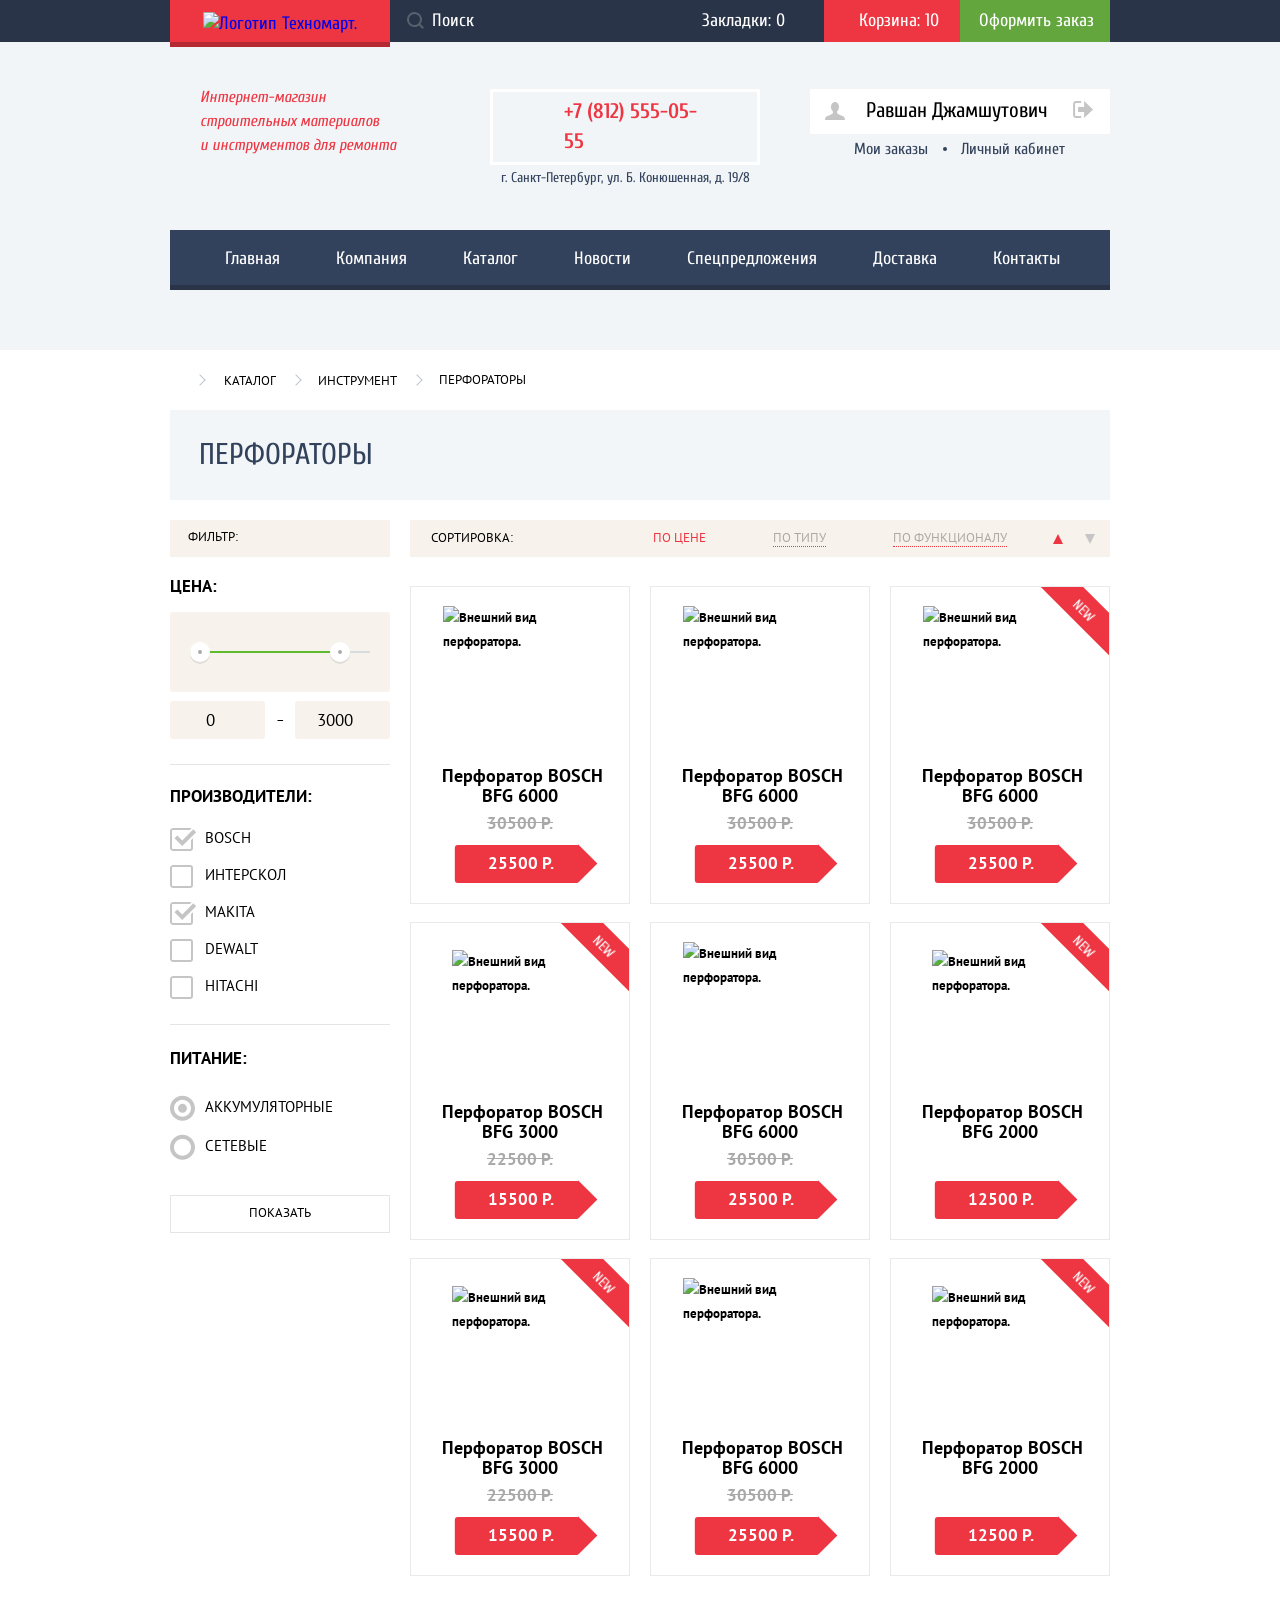
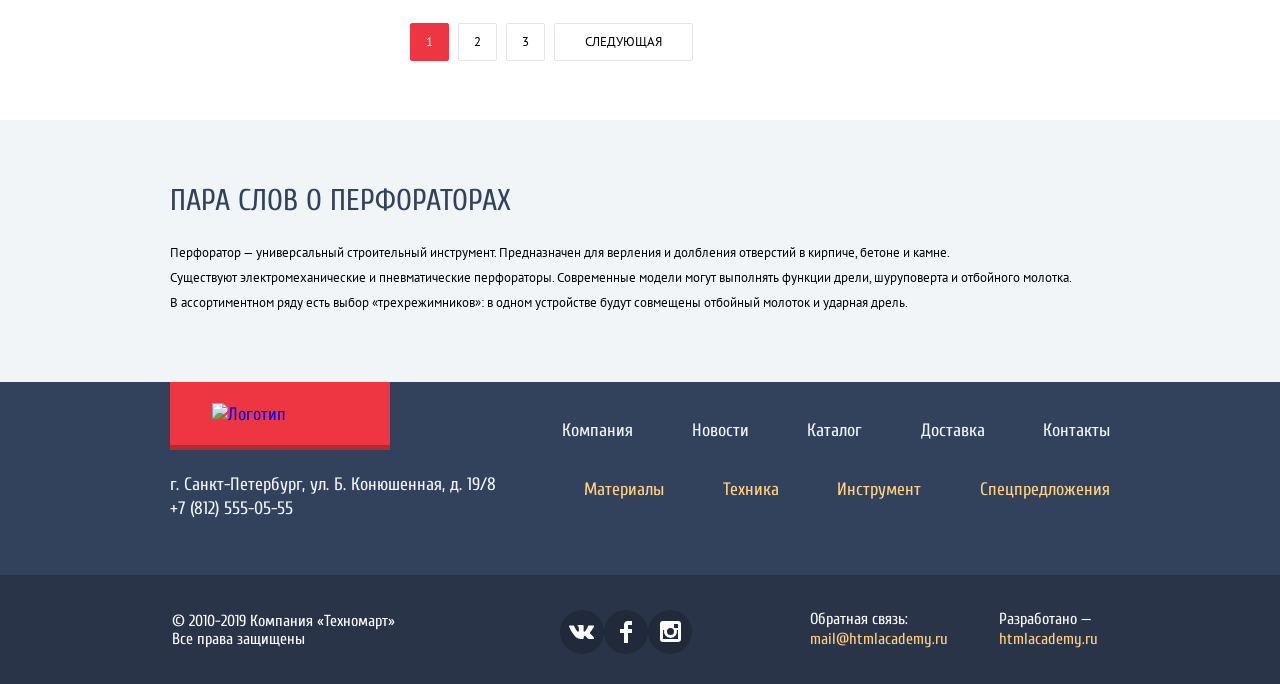
==== commit 57705eb8: "правки первой проверки" ====
--- a/catalog.html
+++ b/catalog.html
@@ -33,7 +33,7 @@
         </form>
         <ul class="buyer-assistance-list">
           <li class="buyer-assistance-item">
-            <a class="buyer-assistance-link bookmarks" href="#">Закладки: <span.>0</span.></a>
+            <a class="buyer-assistance-link bookmarks" href="#">Закладки: <span>0</span></a>
           </li>
           <li class="buyer-assistance-item">
             <a class="buyer-assistance-link cart filled-cart" href="#">Корзина: <span>10</span></a>
@@ -496,7 +496,7 @@
                 <svg width="26" height="15" fill="none" xmlns="http://www.w3.org/2000/svg">
                   <path
                     d="M15.54 11.73c.92-.3 2.1 1.91 3.35 2.75.95.64 1.67.5 1.67.5l3.34-.04s1.75-.1.92-1.46c-.07-.11-.48-1-2.49-2.83-2.1-1.92-1.8-1.6.72-4.92C24.58 3.71 25.2 2.48 25 1.95c-.19-.5-1.32-.37-1.32-.37l-3.77.03c-.36 0-.67.1-.82.48 0 0-.6 1.56-1.39 2.89-1.67 2.8-2.34 2.95-2.62 2.77-.64-.4-.48-1.63-.48-2.5 0-2.71.42-3.84-.81-4.14-.41-.1-.71-.16-1.76-.17-1.34-.02-2.48 0-3.12.31-.43.21-.76.67-.56.7.25.03.8.14 1.11.54.39.52.37 1.68.37 1.68s.22 3.2-.52 3.6c-.5.27-1.2-.29-2.7-2.83-.76-1.3-1.34-2.74-1.34-2.74s-.1-.27-.3-.42c-.25-.17-.59-.22-.59-.22l-3.57.02s-.54.01-.74.24c-.17.2-.01.63-.01.63s2.8 6.45 5.97 9.7c2.9 2.98 6.21 2.79 6.21 2.79h1.5s.45-.05.68-.3c.22-.22.21-.64.21-.64s-.03-1.98.9-2.27z"
-                    fill="#fff">
+                    fill="#fff" />
                 </svg>
               </a>
             </li>
@@ -504,7 +504,7 @@
               <a class="social-button" href="#">
                 <span class="visually-hidden">Фейсбук</span>
                 <svg width="12" height="22" fill="none" xmlns="http://www.w3.org/2000/svg">
-                  <path d="M12 4V0H8a4 4 0 00-4 4v4H0v4h4v10h4V12h4V8H8V4h4z" fill="#fff">
+                  <path d="M12 4V0H8a4 4 0 00-4 4v4H0v4h4v10h4V12h4V8H8V4h4z" fill="#fff" />
                 </svg>
               </a>
             </li>
@@ -514,7 +514,7 @@
                 <svg width="21" height="21" fill="none" xmlns="http://www.w3.org/2000/svg">
                   <path fill-rule="evenodd" clip-rule="evenodd"
                     d="M3 0h15a3 3 0 013 3v15a3 3 0 01-3 3H3a3 3 0 01-3-3V3a3 3 0 013-3zm11 10.5a3.5 3.5 0 10-7 0 3.5 3.5 0 007 0zM3 18V9h1.18a6.5 6.5 0 1012.64 0H18v9H3zM14 7h4V3h-4v4z"
-                    fill="#fff">
+                    fill="#fff" />
                 </svg>
               </a>
             </li>
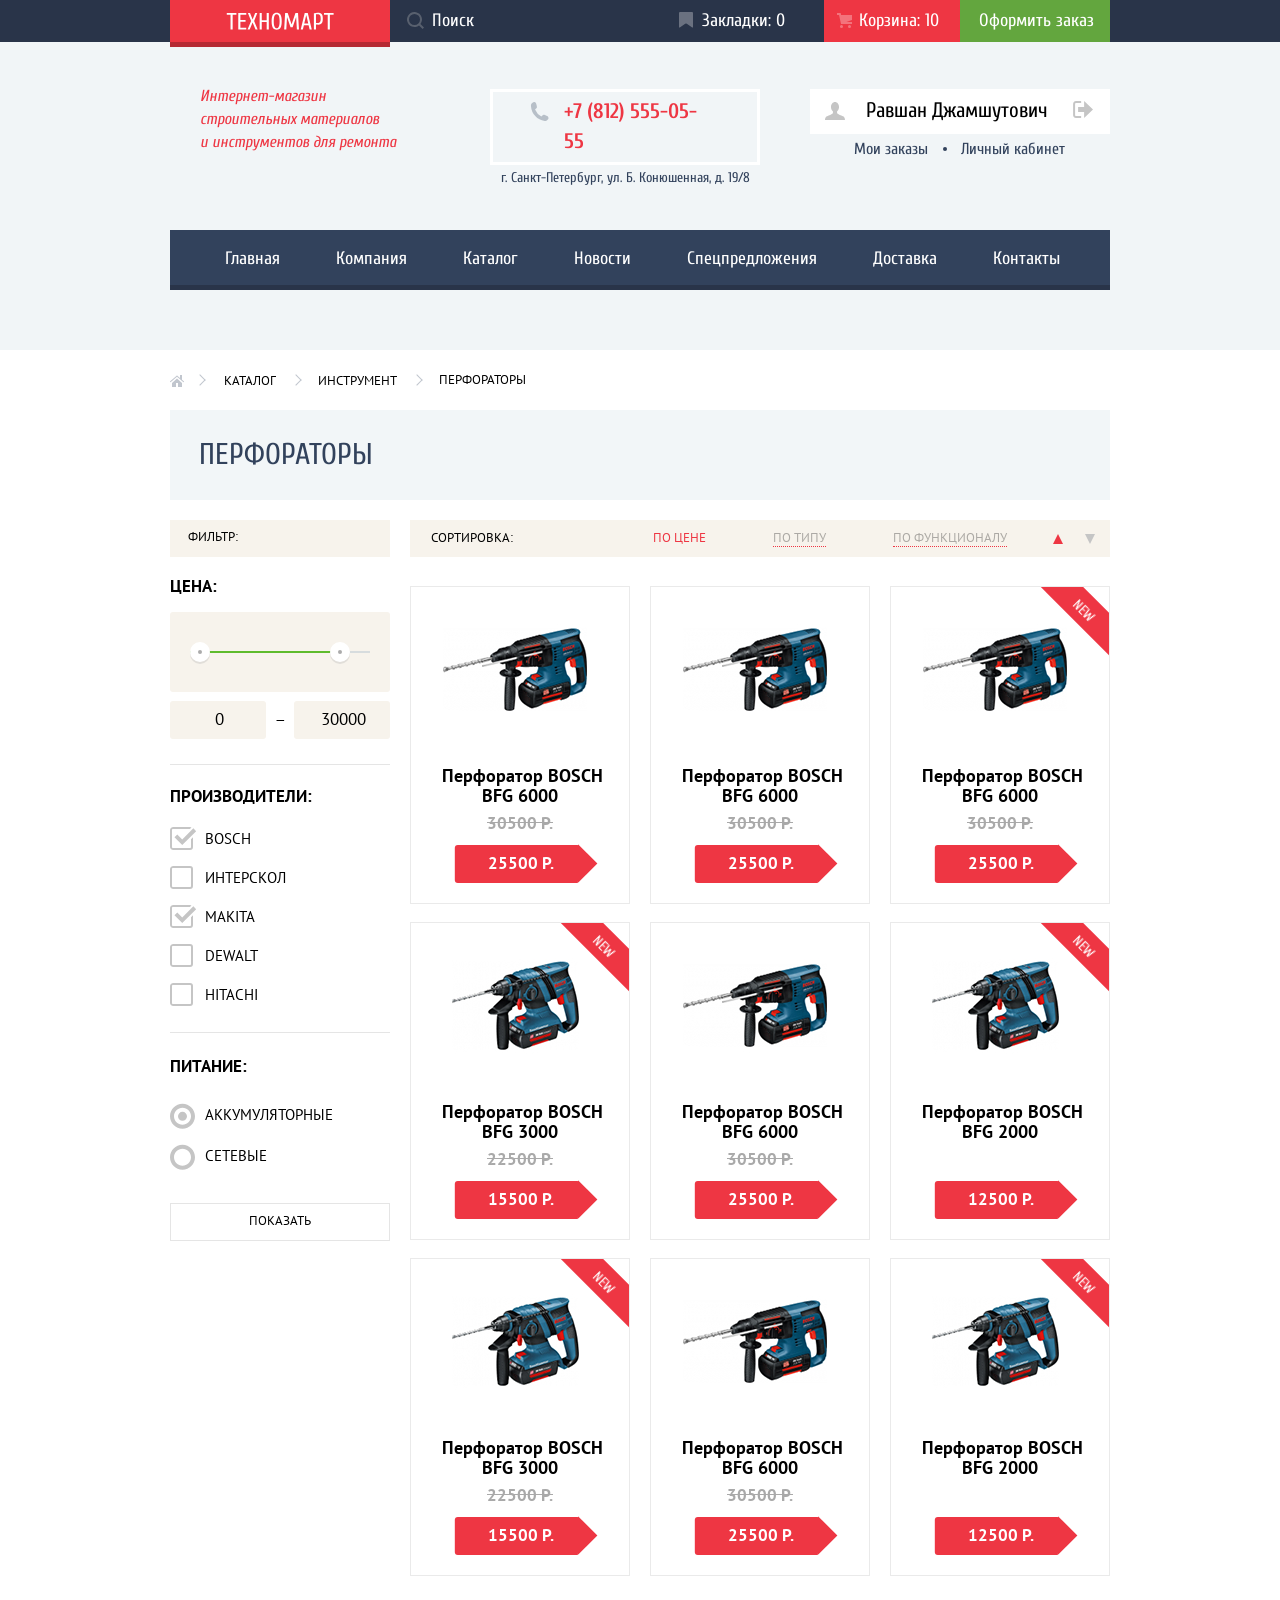
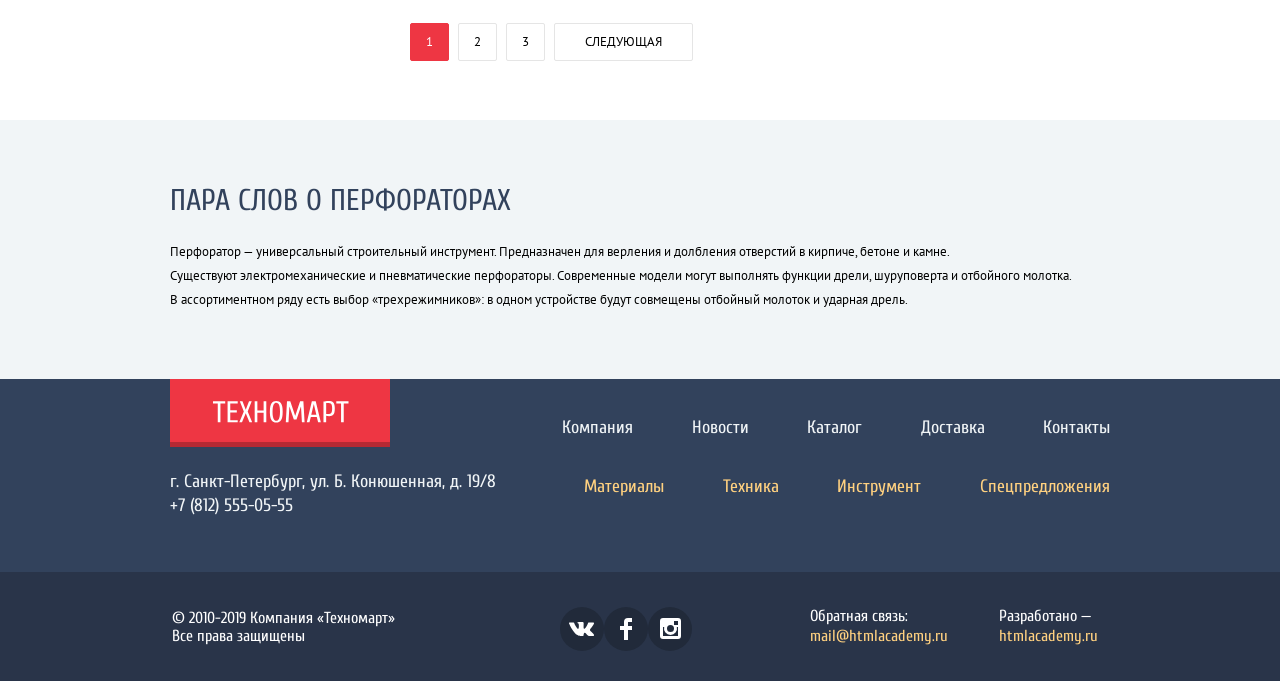
==== commit acd15be0: "Правки ко второй попытке" ====
--- a/catalog.html
+++ b/catalog.html
@@ -128,11 +128,11 @@
                 </div>
                 <div class="price-controls">
                   <label for="min-price">
-                    <input class="price-controls-input" id="min-price" name="min-price" type="number" value="0">
+                    <input class="price-controls-input" id="min-price" name="min-price" type="text" value="0">
                   </label>
-                  <span>&#8211;</span>
+                  <span>&mdash;</span>
                   <label for="max-price">
-                    <input class="price-controls-input" id="max-price" name="max-price" type="number" value="3000">
+                    <input class="price-controls-input" id="max-price" name="max-price" type="text" value="30000">
                   </label>
                 </div>
               </div>
@@ -271,7 +271,7 @@
 
               <li class="catalog-item card">
                 <div class="card-img-container">
-                  <img class="card-img" src="img/bfg-6000.png" alt="Внешний вид перфоратора." width="144" height="128">
+                  <img class="card-img" src="img/bfg-6000.jpg" alt="Внешний вид перфоратора." width="144" height="128">
                 </div>
                 <div class="card-link-block">
                   <a class="card-link-buy js-link-buy" href="#">Купить</a>
@@ -286,7 +286,7 @@
 
               <li class="catalog-item card">
                 <div class="card-img-container">
-                  <img class="card-img" src="img/bfg-6000.png" alt="Внешний вид перфоратора." width="144" height="128">
+                  <img class="card-img" src="img/bfg-6000.jpg" alt="Внешний вид перфоратора." width="144" height="128">
                 </div>
                 <div class="card-link-block">
                   <a class="card-link-buy js-link-buy" href="#">Купить</a>
@@ -301,7 +301,7 @@
 
               <li class="catalog-item card product-new">
                 <div class="card-img-container">
-                  <img class=" card-img" src="img/bfg-6000.png" alt="Внешний вид перфоратора." width="144" height="128">
+                  <img class=" card-img" src="img/bfg-6000.jpg" alt="Внешний вид перфоратора." width="144" height="128">
                 </div>
                 <div class="card-link-block">
                   <a class=" card-link-buy js-link-buy" href="#">Купить</a>
@@ -316,7 +316,7 @@
 
               <li class="catalog-item card product-new">
                 <div class="card-img-container">
-                  <img class="card-img" src="img/bfg-3000.png" alt="Внешний вид перфоратора." width="127" height="112">
+                  <img class="card-img" src="img/bfg-3000.jpg" alt="Внешний вид перфоратора." width="127" height="112">
                 </div>
                 <div class="card-link-block">
                   <a class="card-link-buy js-link-buy" href="#">Купить</a>
@@ -331,7 +331,7 @@
 
               <li class="catalog-item card">
                 <div class="card-img-container">
-                  <img class="card-img" src="img/bfg-6000.png" alt="Внешний вид перфоратора." width="144" height="128">
+                  <img class="card-img" src="img/bfg-6000.jpg" alt="Внешний вид перфоратора." width="144" height="128">
                 </div>
                 <div class="card-link-block">
                   <a class="card-link-buy js-link-buy" href="#">Купить</a>
@@ -346,8 +346,7 @@
 
               <li class="catalog-item card product-new">
                 <div class="card-img-container">
-                  <img class="folder-cell-img img-new" src="img/bfg-2000.png" alt="Внешний вид перфоратора." width="127"
-                    height="112">
+                  <img class="card-img" src="img/bfg-2000.jpg" alt="Внешний вид перфоратора." width="127" height="112">
                 </div>
                 <div class="card-link-block">
                   <a class="card-link-buy js-link-buy" href="#">Купить</a>
@@ -362,7 +361,7 @@
 
               <li class="catalog-item card product-new">
                 <div class="card-img-container">
-                  <img class="card-img" src="img/bfg-3000.png" alt="Внешний вид перфоратора." width="127" height="112">
+                  <img class="card-img" src="img/bfg-3000.jpg" alt="Внешний вид перфоратора." width="127" height="112">
                 </div>
                 <div class="card-link-block">
                   <a class="card-link-buy js-link-buy" href="#">Купить</a>
@@ -377,7 +376,7 @@
 
               <li class="catalog-item card">
                 <div class="card-img-container">
-                  <img class="card-img" src="img/bfg-6000.png" alt="Внешний вид перфоратора." width="144" height="128">
+                  <img class="card-img" src="img/bfg-6000.jpg" alt="Внешний вид перфоратора." width="144" height="128">
                 </div>
                 <div class="card-link-block">
                   <a class="card-link-buy js-link-buy" href="#">Купить</a>
@@ -392,8 +391,7 @@
 
               <li class="catalog-item card product-new">
                 <div class="card-img-container">
-                  <img class="folder-cell-img img-new" src="img/bfg-2000.png" alt="Внешний вид перфоратора." width="127"
-                    height="112">
+                  <img class="card-img" src="img/bfg-2000.jpg" alt="Внешний вид перфоратора." width="127" height="112">
                 </div>
                 <div class="card-link-block">
                   <a class="card-link-buy js-link-buy" href="#">Купить</a>
@@ -535,8 +533,8 @@
     <div class="cart-notice-positioning">
       <h2 class="cart-notice-title">Товар добавлен в корзину!</h2>
       <div class="cart-notice-button-block">
-        <button class="button arrange" type="button">Оформить заказ</button>
-        <button class="button continue-shopping" type="button">Продолжить покупки</button>
+        <a class="button arrange" href="#">Оформить заказ</a>
+        <a class="button continue-shopping" href="#">Продолжить покупки</a>
       </div>
       <button class="modal-close" type="button">Закрыть</button>
     </div>
--- a/css/style.min.css
+++ b/css/style.min.css
@@ -1 +1 @@
-:root{--basic-white:#ffffff;--basic-beige:#f7f3ec;--basic-cream:#f9f5f0;--basic-cloudy:#f1f5f7;--basic-border:#e5e5e5;--basic-checked:#b5b5b5;--basic-greylight:#c5c5c5;--basic-grey:#a9a9a9;--basic-dark-grey:#3d546f;--basic-yellow:#ffbf47;--basic-dark-yellow:#ffd180;--basic-red:#ee3643;--basic-dark-red:#ca2c37;--basic-darken-red:#ba2732;--basic-lilac:#dc91d8;--basic-black:#000000;--basic-line:#405069;--basic-sky-blue:#3bbce3;--basic-blue:#32425c;--basic-dark-blue:#293449;--basic-darken-blue:#212a3a;--basic-mint:#8ed78f;--basic-light-green:#5fbb2d;--basic-green:#63a63e;--basic-dark-green:#518534;--basic-shadow-green:#367315;--basic-shadow:rgba(0, 0, 0, 0.15);--basic-bottom-line:rgba(0, 0, 0, 0.24);--basic-transparent-white-text:rgba(255, 255, 255, 0.5);--basic-transparent-black-text:rgba(0, 0, 0, 0.3);--basic-transparent-cloudy-text:rgba(241, 245, 247, 0.5);--basic-transparent-yellow-text:rgba(255, 209, 128, 0.5);--basic-transparent-button:rgba(255, 255, 255, 0.3);--basic-transparent-button-hover:rgba(197, 197, 197, 0.3);--basic-transparent-button-active:rgba(169, 169, 169, 0.3)}.page-body{min-width:940px;margin:0;padding:0;font-family:Cuprum,Arial,sans-serif;font-size:13px;line-height:24px;font-weight:400;color:var(--basic-black);background-color:var(--basic-white);min-height:100%;display:-ms-grid;display:grid;-ms-grid-rows:-webkit-min-content 1fr -webkit-min-content;-ms-grid-rows:min-content 1fr min-content;grid-template-rows:-webkit-min-content 1fr -webkit-min-content;grid-template-rows:min-content 1fr min-content;-ms-flex-line-pack:start;align-content:start}a{text-decoration:none}img{max-width:100%;height:auto}.visually-hidden:not(:focus):not(:active),input[type=checkbox].visually-hidden,input[type=radio].visually-hidden{position:absolute;width:1px;height:1px;margin:-1px;border:0;padding:0;white-space:nowrap;-webkit-clip-path:inset(100%);clip-path:inset(100%);clip:rect(0 0 0 0);overflow:hidden}.page{height:100%}.main-header{display:-ms-grid;display:grid;-ms-grid-rows:-webkit-min-content 1fr -webkit-min-content;-ms-grid-rows:min-content 1fr min-content;grid-template-rows:-webkit-min-content 1fr -webkit-min-content;grid-template-rows:min-content 1fr min-content;margin-bottom:60px;background-color:var(--basic-cloudy)}.first-line-wrapper{width:100%;margin-bottom:47px;background-color:var(--basic-dark-blue)}.header-first-line{position:relative;display:-webkit-box;display:-ms-flexbox;display:flex;-webkit-box-sizing:border-box;box-sizing:border-box;width:940px;min-height:42px;padding-left:220px;margin:0 auto;font-size:18px;color:var(--basic-white)}.header-logo{position:absolute;top:0;left:0;width:220px;height:47px;text-align:center;background-color:var(--basic-red);-webkit-box-shadow:inset 0 -5px 0 var(--basic-bottom-line);box-shadow:inset 0 -5px 0 var(--basic-bottom-line)}.header-logo-img{margin-top:12px}.header-logo:active{background-color:var(--basic-darken-red)}.search{position:relative;width:270px;height:42px;display:-webkit-box;display:-ms-flexbox;display:flex}.search-input{width:100%;padding-left:42px;font-size:18px;line-height:24px;color:var(--basic-white);background-color:transparent;border:none}.search-input::-webkit-input-placeholder{color:var(--basic-white)}.search-input::-moz-placeholder{color:var(--basic-white)}.search-input:-ms-input-placeholder{color:var(--basic-white)}.search-input::-ms-input-placeholder{color:var(--basic-white)}.search-input::placeholder{color:var(--basic-white)}.search-input:focus{background-color:var(--basic-white);color:var(--basic-black)}.search-input:valid{color:var(--basic-black);background-color:var(--basic-white)}.loupe{position:absolute;top:12px;left:17px;opacity:.3}.search-input:focus+.loupe{fill:var(--basic-red);opacity:1}.search-input:valid+.loupe{fill:var(--basic-red);opacity:1}.buyer-assistance-list{display:-webkit-box;display:-ms-flexbox;display:flex;-webkit-box-pack:end;-ms-flex-pack:end;justify-content:flex-end;-ms-flex-wrap:wrap;flex-wrap:wrap;width:450px;margin:0;margin-left:auto;padding:0;list-style:none}.buyer-assistance-link{position:relative;display:block;padding-top:9px;padding-bottom:9px;color:var(--basic-white);-webkit-box-sizing:border-box;box-sizing:border-box}.buyer-assistance-link:active{color:rgba(255,255,255,.5);background-color:var(--basic-darken-blue)}.bookmarks{width:164px;padding:9px 22px 9px 42px;-webkit-box-sizing:border-box;box-sizing:border-box}.bookmarks::before{position:absolute;content:"";top:12px;left:19px;width:14px;height:16px;background-image:url(../img/pennant.svg);background-repeat:no-repeat;opacity:.3}.bookmarks:hover::before{opacity:1}.bookmarks:active::before{opacity:.3}.cart{width:136px;padding:9px 21px 9px 35px}.filled-cart{background-color:var(--basic-red)}.cart::before{position:absolute;content:"";top:13px;left:13px;width:15px;height:15px;background-image:url(../img/icon-cart.svg);background-repeat:no-repeat;opacity:.3}.cart:hover::before{opacity:1}.cart:active::before{opacity:.3}.place-order{width:150px;padding:9px 16px 9px 19px;background-color:var(--basic-green)}.place-order:hover{background-color:var(--basic-light-green)}.place-order:active{color:var(--basic-transparent-white-text);background-color:var(--basic-green)}.header-middle-line{display:-ms-grid;display:grid;-ms-grid-columns:320px 270px 1fr;grid-template-columns:320px 270px 1fr;width:940px;margin:0 auto 38px}.middle-line-text{width:197px;margin:-4px 0 0 30px;font-family:Cuprum,Arial,sans-serif;font-style:italic;font-size:16px;line-height:24px;color:var(--basic-red)}.header-address-block{position:relative;margin-bottom:2px}.header-phone{display:block;width:270px;-webkit-box-sizing:border-box;box-sizing:border-box;margin-bottom:1px;padding:4px 42px 6px 71px;font-weight:700;font-size:21px;line-height:30px;color:var(--basic-red);border:3px solid var(--basic-white)}.header-phone::before{position:absolute;content:"";top:13px;left:40px;width:19px;height:19px;background-image:url(../img/handset.svg);background-repeat:no-repeat;fill:#b7bfc8}.header-address{text-align:center;font-size:14px;font-style:normal;color:var(--basic-blue)}.user-block{position:relative;justify-self:end;display:-webkit-box;display:-ms-flexbox;display:flex;-webkit-box-align:start;-ms-flex-align:start;align-items:flex-start}.login-link{padding-top:12px;padding-right:27px;padding-bottom:12px;padding-left:45px;margin-right:10px}.icon-login{position:absolute;top:14px;left:19px}.login-link:hover+.icon-login path{fill:var(--basic-dark-grey)}.login-link:active+.icon-login path{fill:var(--basic-greylight)}.registration-link{padding:12px 24px}.login-link,.registration-link{display:block;font-size:21px;line-height:21px;color:var(--basic-black);background-color:var(--basic-white)}.login-link:hover,.registration-link:hover{color:var(--basic-red)}.login-link:active,.registration-link:active{color:var(--basic-greylight)}.main-nav{width:940px;margin:0 auto;margin-bottom:60px;font-size:18px}.site-nav{display:-webkit-box;display:-ms-flexbox;display:flex;-ms-flex-wrap:wrap;flex-wrap:wrap;width:940px;margin:0;padding:0;padding-left:23px;-webkit-box-sizing:border-box;box-sizing:border-box;list-style:none;background-color:var(--basic-blue);-webkit-box-shadow:inset 0 -5px 0 var(--basic-dark-blue);box-shadow:inset 0 -5px 0 var(--basic-dark-blue)}.site-nav-item{margin-left:5px}.site-nav-link{display:block;font-size:18px;padding-top:17px;padding-bottom:19px;padding-left:27px;padding-right:24px;text-align:center;color:var(--basic-white)}.site-nav-link:hover{background-color:var(--basic-dark-blue)}.site-nav-link:active{color:var(--basic-transparent-white-text)}.container{width:940px;margin:0 auto;overflow:hidden}.container-s{width:940px;margin:0 auto}.offers{margin-bottom:60px}.offers-list{display:-ms-grid;display:grid;-ms-grid-rows:123px 20px 123px 20px 123px;grid-template-rows:repeat(3,123px);-ms-grid-columns:300px 20px 300px 20px 300px;grid-template-columns:repeat(3,300px);grid-gap:20px;margin:0;padding:0;list-style:none}.offers-list>:nth-child(1){-ms-grid-row:1;-ms-grid-column:1}.offers-list>:nth-child(2){-ms-grid-row:1;-ms-grid-column:3}.offers-list>:nth-child(3){-ms-grid-row:1;-ms-grid-column:5}.offers-list>:nth-child(4){-ms-grid-row:3;-ms-grid-column:1}.offers-list>:nth-child(5){-ms-grid-row:3;-ms-grid-column:3}.offers-list>:nth-child(6){-ms-grid-row:3;-ms-grid-column:5}.offers-list>:nth-child(7){-ms-grid-row:5;-ms-grid-column:1}.offers-list>:nth-child(8){-ms-grid-row:5;-ms-grid-column:3}.offers-list>:nth-child(9){-ms-grid-row:5;-ms-grid-column:5}.offers-slider{grid-row:2/-1;-ms-grid-column:1;-ms-grid-column-span:2;grid-column:1/3}.offers-item{position:relative}.offers-item::after{content:"";position:absolute;display:block;background-repeat:no-repeat;background-position:0 0}.offers-item-materials{background-color:var(--basic-yellow);overflow:hidden}.offers-item-materials::before{position:absolute;content:"new";top:8px;right:-37px;width:121px;-webkit-transform:rotate(45deg);-ms-transform:rotate(45deg);transform:rotate(45deg);background-color:var(--basic-red);color:var(--basic-white);padding-top:8px;padding-bottom:4px;text-align:center;text-transform:uppercase;font-size:14px;line-height:18px}.offers-item-materials::after{top:31px;right:43px;width:44px;height:65px;background-image:url(../img/bucket.svg)}.offers-item-tools{background-color:var(--basic-sky-blue)}.offers-item-tools::after{top:32px;right:28px;width:78px;height:61px;background-image:url(../img/drill.svg)}.offers-item-mashinery{background-color:var(--basic-lilac)}.offers-item-mashinery::after{top:29px;right:32px;width:78px;height:62px;background-image:url(../img/tractor.svg.)}.offers-item-discounts{background-color:var(--basic-mint)}.offers-item-discounts::after{top:26px;right:45px;width:59px;height:72px;background-image:url(../img/big-shoping-cart.svg)}.offers-item-delivery{background-color:var(--basic-yellow)}.offers-item-delivery::after{top:31px;right:31px;width:78px;height:63px;background-image:url(../img/car.svg)}.offers-item-title{position:relative;margin:0;margin-top:20px;margin-left:22px;margin-bottom:14px;font-weight:700;font-size:24px;line-height:30px;color:var(--basic-white)}.offers-link{display:block;width:135px;margin-left:22px;padding-top:10px;padding-bottom:10px;text-align:center;font-size:14px;line-height:18px;color:var(--basic-white);background-color:var(--basic-transparent-button);text-transform:uppercase}.offers-link:hover{background-color:var(--basic-transparent-button-hover)}.offers-link:active{background-color:var(--basic-transparent-button-active)}.slider-container{position:relative;min-height:266px}.slider{min-height:100%;height:100%;padding:0;margin:0;list-style:none}.slider-item{position:relative;display:none;-webkit-box-sizing:border-box;box-sizing:border-box;min-height:100%;padding:23px 24px 67px}.slider-item--active{display:block}.slider-item--first{background:var(--basic-blue) url(../img/drill.jpg) no-repeat top left;background-size:cover}.slider-item--second{background:var(--basic-blue) url(../img/perforator.jpg) no-repeat top left;background-size:cover}.slider-title{width:70%;padding:0;margin:0 0 4px;font-weight:700;font-size:36px;line-height:36px;text-transform:uppercase;color:var(--basic-white)}.slider-text{min-height:136px;padding:0;margin:0;font-size:18px;line-height:24px;color:var(--basic-white)}.button{display:inline-block;vertical-align:middle;text-align:center;padding:11px 24px 9px;font-size:14px;line-height:18px;text-transform:uppercase;color:var(--basic-white);background-color:var(--basic-red);border:none;-webkit-box-sizing:border-box;box-sizing:border-box}.button:hover{background-color:var(--basic-dark-red)}.button:active{background-color:var(--basic-darken-red)}.slider-link{position:absolute;min-width:143px;bottom:28px;left:25px;padding:11px 46px 9px}.slider-arrow{position:absolute;top:50%;-webkit-transform:translateY(-26%);-ms-transform:translateY(-26%);transform:translateY(-26%);width:22px;height:40px;background:url(../img/icon-left.svg) no-repeat top left}.slider-arrow--left{left:25px}.slider-arrow--right{right:20px;-webkit-transform:rotate(180deg) translateY(26%);-ms-transform:rotate(180deg) translateY(26%);transform:rotate(180deg) translateY(26%)}.slider-pager{position:absolute;left:50%;-webkit-transform:translateX(-33%);-ms-transform:translateX(-33%);transform:translateX(-33%);bottom:35px;display:-webkit-box;display:-ms-flexbox;display:flex;padding:0;margin:0;list-style:none;margin-left:-12px}.slider-pager-item{margin-left:11px}.slider-pager-link{display:block;width:6px;height:6px;border-radius:50%;background-color:var(--basic-white);border:2px solid var(--basic-white)}.slider-pager-link--active{background-color:red}.popular-products{margin-bottom:72px}.section-title-block{display:-webkit-box;display:-ms-flexbox;display:flex;-webkit-box-pack:justify;-ms-flex-pack:justify;justify-content:space-between;-webkit-box-align:center;-ms-flex-align:center;align-items:center;padding:24px 14px 24px 28px;margin-bottom:21px;background-color:var(--basic-cream)}.section-title{width:100%;margin:0;font-size:30px;line-height:30px;font-weight:400;text-transform:uppercase;color:var(--basic-blue);-webkit-box-sizing:border-box;box-sizing:border-box}.section-block-link{width:192px;padding:11px 5px 10px}.popular-products-list{display:-ms-grid;display:grid;-ms-grid-columns:220px 20px 220px 20px 220px 20px 220px;grid-template-columns:repeat(4,220px);-webkit-column-gap:20px;-moz-column-gap:20px;column-gap:20px;margin:0;margin-left:-20px;padding:0;list-style:none}.popular-products-item{margin-left:20px}.card{position:relative;overflow:hidden;width:220px;padding-top:179px;padding-bottom:90px;min-height:318px;font-family:"PT Sans",Arial,sans-serif;font-weight:700;border:1px solid #eaeaea;-webkit-box-sizing:border-box;box-sizing:border-box}.card:hover{-webkit-box-shadow:0 4px 20px var(--basic-shadow);box-shadow:0 4px 20px var(--basic-shadow)}.card:focus-within{-webkit-box-shadow:0 4px 20px var(--basic-shadow);box-shadow:0 4px 20px var(--basic-shadow)}.card:hover .card-img-container{opacity:0}.card:hover .card-link-block{opacity:1}.card:focus-within .card-img-container{opacity:0}.card:focus-within .card-link-block{opacity:1}.card-img-container{position:absolute;top:0;left:0;display:-webkit-box;display:-ms-flexbox;display:flex;-webkit-box-pack:center;-ms-flex-pack:center;justify-content:center;-webkit-box-align:center;-ms-flex-align:center;align-items:center;width:100%;height:166px;padding-right:10px;-webkit-box-sizing:border-box;box-sizing:border-box}.card-img{max-width:95%}.card-link-block{position:absolute;top:0;left:50%;-webkit-transform:translateX(-50%);-ms-transform:translateX(-50%);transform:translateX(-50%);display:-webkit-box;display:-ms-flexbox;display:flex;-webkit-box-orient:vertical;-webkit-box-direction:normal;-ms-flex-direction:column;flex-direction:column;-webkit-box-align:center;-ms-flex-align:center;align-items:center;width:135px;margin:0 auto;text-transform:uppercase;opacity:0}.card-link-buy{position:relative;width:135px;margin:38px 0 10px;padding:9px 10px 10px 20px;text-align:center;font-family:Cuprum,Arial,sans-serif;font-size:14px;line-height:18px;font-weight:400;color:var(--basic-white);background-color:var(--basic-green);border-radius:2px;-webkit-box-shadow:inset 0 -3px 0 var(--basic-shadow-green);box-shadow:inset 0 -3px 0 var(--basic-shadow-green);-webkit-box-sizing:border-box;box-sizing:border-box}.card-link-buy:hover{background-color:var(--basic-light-green)}.card-link-buy:active{background-color:var(--basic-dark-green)}.card-link-buy::before{position:absolute;content:"";top:8px;left:28px;width:15px;height:15px;background-image:url(../img/icon-cart.svg);opacity:.3}.card-link-bookmarks{width:135px;padding:8px 18px 6px 14px;text-align:center;font-family:Cuprum,Arial,sans-serif;font-size:14px;line-height:18px;font-weight:400;color:var(--basic-blue);border:3px solid var(--basic-green);border-radius:2px;-webkit-box-sizing:border-box;box-sizing:border-box}.card-link-bookmarks:hover{border-color:var(--basic-blue)}.card-link-bookmarks:active{opacity:.5}.product-new::after{content:"new";position:absolute;top:9px;right:-48px;-webkit-transform:rotate(45deg);-ms-transform:rotate(45deg);transform:rotate(45deg);width:100px;padding:8px 23px 4px 19px;font-family:Cuprum,Arial,sans-serif;font-size:14px;line-height:18px;font-weight:400;text-align:center;text-transform:uppercase;color:var(--basic-white);background-color:var(--basic-red)}.card-name{width:156px;margin:0 auto;text-align:center;font-size:18px;line-height:20px}.card-price-block{position:absolute;bottom:0;left:0;width:100%;height:90px;text-align:center}.card-old-price{margin:0 auto;font-size:17px;line-height:18px;color:var(--basic-grey)}.card-new-price{position:absolute;bottom:20px;left:50%;-webkit-transform:translateX(-53%);-ms-transform:translateX(-53%);transform:translateX(-53%);min-width:100px;padding:9px 7px 11px 16px;font-size:17px;line-height:18px;color:var(--basic-white);background-color:var(--basic-red);border-top-left-radius:3px;border-bottom-left-radius:3px}.card-new-price::after{position:absolute;content:"";width:27px;height:27px;top:5px;right:-14px;background-color:var(--basic-red);-webkit-transform:rotate(45deg);-ms-transform:rotate(45deg);transform:rotate(45deg)}.manufacturers{margin-bottom:70px}.manufacturers-link{margin-right:5px}.manufacturers-list{display:-ms-grid;display:grid;-ms-grid-columns:220px 20px 220px 20px 220px 20px 220px;grid-template-columns:repeat(4,220px);-ms-grid-rows:145px 20px 145px;grid-template-rows:repeat(2,145px);grid-gap:20px;margin:0;padding:0;list-style:none}.manufacturers-list>:nth-child(1){-ms-grid-row:1;-ms-grid-column:1}.manufacturers-list>:nth-child(2){-ms-grid-row:1;-ms-grid-column:3}.manufacturers-list>:nth-child(3){-ms-grid-row:1;-ms-grid-column:5}.manufacturers-list>:nth-child(4){-ms-grid-row:1;-ms-grid-column:7}.manufacturers-list>:nth-child(5){-ms-grid-row:3;-ms-grid-column:1}.manufacturers-list>:nth-child(6){-ms-grid-row:3;-ms-grid-column:3}.manufacturers-list>:nth-child(7){-ms-grid-row:3;-ms-grid-column:5}.manufacturers-list>:nth-child(8){-ms-grid-row:3;-ms-grid-column:7}.manufacturers-item{display:-webkit-box;display:-ms-flexbox;display:flex;min-height:143px;border:1px solid #eaeaea}.manufacturers-item:hover{-webkit-box-shadow:0 4px 20px rgba(0,0,0,.15);box-shadow:0 4px 20px rgba(0,0,0,.15)}.manufacturers-item:active{opacity:.5}.manufacturers-item-link{display:-webkit-box;display:-ms-flexbox;display:flex;-webkit-box-align:center;-ms-flex-align:center;align-items:center;-webkit-box-pack:center;-ms-flex-pack:center;justify-content:center;width:100%}.services{margin-bottom:70px;background-color:var(--basic-cloudy)}.services-title{padding-top:64px;margin-bottom:23px}.paragraph-text{margin:0;font-size:13px;line-height:25px;font-family:"PT Sans",Arial,sans-serif}.services-lead{width:400px;margin-bottom:24px}.services-slider{display:-ms-grid;display:grid;-ms-grid-columns:240px 80px 1fr;grid-template-columns:240px 1fr;-webkit-column-gap:80px;-moz-column-gap:80px;column-gap:80px}.services-slider-list{position:relative;margin:0;margin-bottom:54px;padding:0;padding-top:48px;padding-bottom:45px;list-style:none}.services-slider-list::after{content:"";position:absolute;top:11px;right:0;display:block;width:10px;height:279px;background-image:url(../img/service-shadow.png)}.services-slider-item--active{display:block}.services-slider-link{display:block;padding-top:13px;padding-left:22px;padding-bottom:17px;font-weight:700;font-size:21px;line-height:30px;color:var(--basic-white);background-color:var(--basic-blue);border-top:1px solid var(--basic-line);border-bottom:1px solid var(--basic-dark-blue)}.services-slider-link:hover{background-color:var(--basic-dark-blue)}.services-slider-link--selected,.services-slider-link--selected:hover{color:var(--basic-blue);background-color:var(--basic-white);border-color:var(--basic-white)}.slider-element-list{margin:0;padding:0;padding-top:45px;list-style:none}.slider-element-item{position:relative;display:none}.slider-element-item::after{position:absolute;content:"";display:block;background-repeat:no-repeat;background-position:0 0}.slider-element-item--active{display:block}.slider-element-item--first::after{top:20px;right:-16px;width:486px;height:261px;background-image:url(../img/delivery-car.png)}.slider-element-item--second::after{top:0;right:-9px;width:389px;height:283px;background-image:url(../img/guarantee.png)}.slider-element-item--third::after{top:0;right:-10px;width:465px;height:285px;background-image:url(../img/credit.png)}.slider-element-title{padding:0;margin-bottom:28px}.slider-element-text{width:312px}.credit-request{width:194px;margin-top:25px;padding-left:12px;padding-right:10px;padding-top:12px;padding-bottom:9px;border-radius:3px}.index-columns{display:-ms-grid;display:grid;-ms-grid-columns:460px 180px 300px;grid-template-columns:460px 300px;-webkit-column-gap:180px;-moz-column-gap:180px;column-gap:180px;margin-bottom:70px}.adout-company-title,.contacts-title{margin-bottom:22px}.about-company-lead{margin-bottom:24px}.list-text{width:385px;margin-bottom:1px}.about-company-list{margin:0;margin-bottom:20px;padding:0;list-style:none}.about-company-item{position:relative;margin-bottom:12px;padding-left:37px;font-size:18px;line-height:24px}.about-company-item::before{content:"";position:absolute;top:13px;left:0;width:25px;height:2px;background-color:var(--basic-red)}.about-company-link{width:220px;padding:11px 40px 9px}.contacts .paragraph-text{width:180px;margin-bottom:32px}.contacts-link-map{display:block;margin-bottom:18px}.contacts-map{width:300px;height:158px}.contacts-link{display:block;padding-top:11px;padding-bottom:9px}.footer-nav-wrapper{display:-ms-grid;display:grid;-ms-grid-columns:220px 160px 560px;grid-template-columns:220px 160px 560px;padding-bottom:54px}.footer-nav{font-size:18px;line-height:24px;color:var(--basic-cloudy);background-color:var(--basic-blue)}.footer-logo{-ms-grid-column:1;-ms-grid-column-span:1;grid-column:1/2;display:-webkit-box;display:-ms-flexbox;display:flex;-webkit-box-align:start;-ms-flex-align:start;align-items:start;-webkit-box-pack:center;-ms-flex-pack:center;justify-content:center;height:68px;margin-bottom:23px;background-color:var(--basic-red);-webkit-box-shadow:inset 0 -5px 0 var(--basic-bottom-line);box-shadow:inset 0 -5px 0 var(--basic-bottom-line)}.footer-logo-img{margin-top:21px}.footer-logo:active{background-color:var(--basic-darken-red)}.footer-nav-list{grid-column:3/-1;display:-webkit-box;display:-ms-flexbox;display:flex;-ms-flex-wrap:wrap;flex-wrap:wrap;-webkit-box-pack:justify;-ms-flex-pack:justify;justify-content:space-between;margin:37px 0 0 12px;padding:0;list-style:none}.footer-nav-item{max-width:75px}.footer-nav-link{color:var(--basic-cloudy)}.footer-nav-link:hover{text-decoration:underline}.footer-nav-link:active{color:var(--basic-transparent-cloudy-text);text-decoration:none}.footer-address-block{-ms-grid-column:1;-ms-grid-column-span:2;grid-column:1/3}.footer-address{font-style:normal}.footer-phone{color:var(--basic-cloudy)}.footer-offers-list{grid-column:3/-1;display:-webkit-box;display:-ms-flexbox;display:flex;-webkit-box-pack:justify;-ms-flex-pack:justify;justify-content:space-between;-ms-flex-wrap:wrap;flex-wrap:wrap;margin:5px 0 0 34px;padding:0;list-style:none}.footer-offers-item{max-width:150px}.footer-offers-link{color:var(--basic-dark-yellow)}.footer-offers-link:hover{text-decoration:underline}.footer-offers-link:active{color:var(--basic-transparent-yellow-text);text-decoration:none}.footer-social{padding-top:35px;padding-bottom:30px;font-size:16px;line-height:18px;color:var(--basic-white);background-color:var(--basic-dark-blue)}.footer-social-wrapper{display:-ms-grid;display:grid;-ms-grid-columns:390px 250px 140px 160px;grid-template-columns:390px 250px 140px 160px}.footer-social-copyright{-ms-grid-column:1;-ms-grid-column-span:1;grid-column:1/2;width:227px;margin:2px 0 0 2px}.footer-social-list{-ms-grid-column:2;-ms-grid-column-span:1;grid-column:2/3;display:-webkit-box;display:-ms-flexbox;display:flex;-ms-flex-wrap:wrap;flex-wrap:wrap;margin:0;padding:0;list-style:none}.footer-social-item{margin:0}.social-button{display:-webkit-box;display:-ms-flexbox;display:flex;-webkit-box-pack:center;-ms-flex-pack:center;justify-content:center;-webkit-box-align:center;-ms-flex-align:center;align-items:center;width:44px;height:44px;border-radius:50%;color:var(--basic-white);background-color:var(--basic-darken-blue)}.social-button:hover{background-color:var(--basic-red)}.footer-feedback{-ms-grid-column:3;-ms-grid-column-span:1;grid-column:3/4;width:140px;margin:0}.footer-developer{-ms-grid-column:4;-ms-grid-column-span:1;grid-column:4/5;-ms-grid-column-align:end;justify-self:end;width:98px;margin:0;margin-right:13px}.footer-developer-link,.footer-feedback-link{display:inline-block;margin-top:2px;vertical-align:middle;color:var(--basic-dark-yellow)}.footer-developer-link:hover,.footer-feedback-link:hover{text-decoration:underline}.footer-developer-link:active,.footer-feedback-link:active{color:var(--basic-red);text-decoration:none}.modal{position:fixed;top:0;bottom:0;left:0;right:0;display:none;margin:auto;font-size:18px;line-height:24px;background-color:var(--basic-white);border-top:7px solid var(--basic-red);-webkit-box-shadow:0 4px 20px var(--basic-shadow);box-shadow:0 4px 20px var(--basic-shadow)}.modal-show{display:block;-webkit-animation:bounce .6s;animation:bounce .6s}.modal-error{-webkit-animation:shake .6s;animation:shake .6s}.modal-feedback{width:620px;height:430px}.modal-feedback-positioning{position:relative;padding-top:45px}.feedback-grid{display:-ms-grid;display:grid;-ms-grid-columns:1fr 20px 1fr;grid-template-columns:1fr 1fr;grid-column-gap:20px;width:460px;margin:0 auto}.mail-form-input,.mail-form-textarea{width:100%;padding:3px 5px 6px 10px;-webkit-box-sizing:border-box;box-sizing:border-box;font-family:"PT Sans";font-size:13px;line-height:24px;border:2px solid var(--basic-greylight);border-radius:2px;color:var(--basic-grey)}.mail-form-textarea{height:114px}.modal-form-name{-ms-grid-column:1;-ms-grid-column-span:1;grid-column:1/2;margin:0;margin-bottom:13px}.modal-form-mail{grid-column:2/-1;margin:0;margin-bottom:13px}.modal-form-text{grid-column:1/-1;margin:0;margin-bottom:30px}.modal-label{display:block;font-size:18px;line-height:24px;margin-bottom:12px}.modal-button-block{padding:37px 0;text-align:center;background-color:#f4f4f4}.button-send{padding:11px 199px 9px;border:none}.modal-map{width:940px;height:449px;background-image:url(../img/big-map.png);background-repeat:no-repeat;background-position:top}.modal-map-positioning{position:relative}.inframi-map{position:absolute;top:0;left:0;width:100%;height:100%}@-webkit-keyframes bounce{0%{-webkit-transform:translateY(-2000px);transform:translateY(-2000px)}70%{-webkit-transform:translateY(30px);transform:translateY(30px)}90%{-webkit-transform:translateY(-10px);transform:translateY(-10px)}100%{-webkit-transform:translateY(0);transform:translateY(0)}}@keyframes bounce{0%{-webkit-transform:translateY(-2000px);transform:translateY(-2000px)}70%{-webkit-transform:translateY(30px);transform:translateY(30px)}90%{-webkit-transform:translateY(-10px);transform:translateY(-10px)}100%{-webkit-transform:translateY(0);transform:translateY(0)}}@-webkit-keyframes shake{0%,100%{-webkit-transform:translateX(0);transform:translateX(0)}10%,30%,50%,70%,90%{-webkit-transform:translateX(-10px);transform:translateX(-10px)}20%,40%,60%,80%{-webkit-transform:translateX(10px);transform:translateX(10px)}}@keyframes shake{0%,100%{-webkit-transform:translateX(0);transform:translateX(0)}10%,30%,50%,70%,90%{-webkit-transform:translateX(-10px);transform:translateX(-10px)}20%,40%,60%,80%{-webkit-transform:translateX(10px);transform:translateX(10px)}}.catalog-header{margin-bottom:21px}.personal-account{position:relative;-ms-grid-column-align:end;justify-self:end}.personal-accaunt-link{display:inline-block;vertical-align:middle;width:300px;margin-bottom:4px;padding:11px 56px 13px;font-size:21px;line-height:21px;border:none;color:var(--basic-black);background-color:var(--basic-white);-webkit-box-sizing:border-box;box-sizing:border-box}.personal-accaunt-link:hover{color:var(--basic-red)}.personal-accaunt-link:active{color:var(--basic-greylight)}.man-shadow{position:absolute;top:13px;left:15px}.personal-accaunt-link:hover .man-shadow{fill:var(--basic-dark-grey)}.personal-accaunt-link:active .man-shadow{fill:var(--basic-greylight)}.login-out-button{position:absolute;top:12px;right:17px;width:20px;height:17px;background-color:transparent;border:none}.login-out-button:hover .login-out-icon{fill:var(--basic-dark-grey)}.login-out-button:active .login-out-icon{fill:var(--basic-greylight)}.my-orders-block{color:var(--basic-blue)}.my-orders-link,.personal-link{position:relative;font-size:16px;line-height:18px;color:var(--basic-blue)}.personal-link::before{content:"";position:absolute;top:7px;left:-18px;display:block;width:4px;height:4px;background-color:var(--basic-blue);border-radius:50%}.my-orders-link{margin-left:44px;margin-right:30px}.my-orders-link:hover,.personal-link:hover{color:var(--basic-red)}.my-orders-link:hover+.personal-link::before{background-color:var(--basic-red)}.personal-link:hover::before{background-color:var(--basic-red)}.my-orders-link:active,.personal-link:active{color:var(--basic-greylight)}.my-orders-link:active+.personal-link::before{background-color:var(--basic-greylight)}.personal-link:active::before{background-color:var(--basic-greylight)}.bread-crumbs{display:-webkit-box;display:-ms-flexbox;display:flex;-ms-flex-wrap:wrap;flex-wrap:wrap;list-style:none;margin:0 0 10px;padding:0;font-family:"PT Sans",Arial,sans-serif;line-height:18px;text-transform:uppercase}.bread-crumbs-item{position:relative;padding-right:24px;margin-bottom:10px;margin-right:18px}.bread-crumbs-item--home{padding-right:20px;margin-right:20px}.bread-crumbs-link{position:relative;display:inline-block;vertical-align:middle;font-size:13px;line-height:18px;color:var(--basic-black)}.bread-crumbs-item::after{content:"";position:absolute;top:5px;right:0;width:7px;height:7px;border-top:1px solid #c1c6ce;border-right:1px solid #c1c6ce;-webkit-transform:rotate(45deg);-ms-transform:rotate(45deg);transform:rotate(45deg)}.bread-crumbs-item:last-child::after{display:none}.bread-crumbs-main{display:inline-block;vertical-align:middle;width:14px;height:18px;background-image:url(../img/icon-home.svg);background-repeat:no-repeat;background-position:left center;color:transparent}.perforator{margin-bottom:20px;padding:30px 30px 30px 29px;background-color:#f2f6f8}.catalog-wrapper{display:-ms-grid;display:grid;-ms-grid-columns:220px 20px 1fr;grid-template-columns:220px 1fr;grid-column-gap:20px;-ms-flex-line-pack:start;align-content:start;margin-bottom:59px}.filters{-ms-grid-column:1;-ms-grid-column-span:1;grid-column:1/2;font-family:"PT Sans",Arial,sans-serif}.filters-title{margin:0;margin-bottom:14px;padding:8px 10px 11px 18px;background-color:var(--basic-beige)}.filter-fieldset{padding:0;margin:0;border:none;border-bottom:1px solid rgba(0,0,0,.1)}.filter-price{margin-bottom:16px}.filter-legend{font-weight:700;font-size:17px;line-height:30px;text-transform:uppercase}.range-filter{width:220px;margin-top:11px;margin-bottom:25px}.range-controls{position:relative;height:41px;padding-top:39px;padding-left:20px;padding-right:20px;margin-bottom:9px;background-color:var(--basic-beige);border-radius:3px}.scale{height:2px;background-color:#d7dcde}.bar{width:152px;height:2px;background-color:var(--basic-light-green)}.toggle{position:absolute;top:30px;left:2px;width:4px;height:4px;background-color:#ababab;border:8px solid var(--basic-white);border-radius:50%;-webkit-box-shadow:0 2px 0 rgba(171,171,171,.3);box-shadow:0 2px 0 rgba(171,171,171,.3);cursor:pointer}.price-controls{display:-webkit-box;display:-ms-flexbox;display:flex;-webkit-box-pack:justify;-ms-flex-pack:justify;justify-content:space-between;-webkit-box-align:center;-ms-flex-align:center;align-items:center}.price-controls-input{width:53px;padding:10px 21px;text-align:center;font-family:"PT Sans",Arial,sans-serif;font-size:17px;line-height:18px;text-transform:uppercase;background-color:var(--basic-beige);border:none;border-radius:3px}.price-controls-input::-webkit-input-placeholder{color:var(--basic-black)}.price-controls-input::-moz-placeholder{color:var(--basic-black)}.price-controls-input:-ms-input-placeholder{color:var(--basic-black)}.price-controls-input::-ms-input-placeholder{color:var(--basic-black)}.price-controls-input::placeholder{color:var(--basic-black)}.filter-manufacturers{margin-bottom:18px;padding-bottom:11px}.filter-manufacturers-list{margin:0;margin-top:17px;padding:0;list-style:none}.filter-checkbox{position:relative}.label-option{display:inline-block;vertical-align:middle;margin-bottom:18px;font-size:15px;line-height:19px;text-transform:uppercase}.check{padding-left:35px}.check-box{position:absolute;top:0;left:0;width:27px;height:23px;border-radius:3px}.check-square{fill:var(--basic-greylight)}.check-mark{fill:none}.check-input:checked~* .check-square{fill:none}.check-input:checked~* .check-mark{fill:var(--basic-greylight)}.check-input:focus~.check-box{-webkit-box-shadow:0 0 0 3px var(--basic-light-green);box-shadow:0 0 0 3px var(--basic-light-green)}.check-input:disabled~* .check-square{fill:var(--basic-checked);opacity:.4}.check-input:disabled~* .check-mark{fill:none}.check-input:checked:disabled~* .check-square{fill:none}.check-input:checked:disabled~* .check-mark{fill:var(--basic-checked);opacity:.4}.check-input:disabled+.check{color:rgba(0,0,0,.4)}.check:hover+* .check-square{fill:var(--basic-checked)}.check-input:checked+.check:hover~* .check-mark{fill:var(--basic-checked)}.check-input:checked+.check:hover~* .check-square{fill:none}.filter-power{margin-bottom:22px;border:none}.filter-power-list{margin:0;margin-top:22px;padding:0;list-style:none}.filter-power-item{position:relative}.radio-label{padding-top:2px;padding-left:35px}.radio{position:absolute;top:0;left:0;width:25px;height:26px}.radio-circle{fill:var(--basic-greylight)}.radio-mark{fill:none}.radio-input:checked~* .radio-mark{fill:var(--basic-greylight)}.radio-label:hover+* .radio-circle{fill:#b5b5b5}.radio-input:checked+.radio-label:hover~* .radio-mark{fill:#b5b5b5}.radio-input:focus~.radio{-webkit-box-shadow:0 0 0 5px var(--basic-light-green);box-shadow:0 0 0 5px var(--basic-light-green);border-radius:50%}.button-show{width:100%;padding-top:8px;padding-bottom:10px;font-size:13px;line-height:18px;text-transform:uppercase;background-color:var(--basic-white);border:1px solid #e5e5e5;cursor:pointer}.gallery-wrapper{grid-column:2/-1}.sort{display:-webkit-box;display:-ms-flexbox;display:flex;-ms-flex-wrap:wrap;flex-wrap:wrap;-webkit-box-align:start;-ms-flex-align:start;align-items:flex-start;margin-bottom:29px;line-height:18px;font-family:"PT Sans",Arial,sans-serif;text-transform:uppercase;background-color:var(--basic-beige)}.catalog-section-title{font-weight:400;font-size:13px;line-height:18px;text-transform:uppercase}.sort-title{margin:0;margin-right:140px;padding:9px 0 10px 21px}.sort-list{display:-webkit-box;display:-ms-flexbox;display:flex;-ms-flex-wrap:wrap;flex-wrap:wrap;margin:0;margin-right:46px;padding:0;padding-top:9px;width:354px;-webkit-box-pack:justify;-ms-flex-pack:justify;justify-content:space-between;list-style:none}.sort-list-item{margin-bottom:10px}.sort-link{color:var(--basic-transparent-black-text);border-bottom:1px dotted var(--basic-red)}.sort-link:hover{color:var(--basic-black);border-bottom:1px solid var(--basic-red)}.sort-link:active,.sort-selected{color:var(--basic-red);border-bottom:none}.sort-button{position:relative;display:inline-block;vertical-align:middle;width:11px;height:10px;margin-top:14px;background-color:transparent;border:none;cursor:pointer}.sort-button::after{content:"";position:absolute;left:0;width:0;height:0;border:5px solid transparent}.sort-button-up{margin-right:21px}.sort-button-up::after{bottom:0;border-bottom:10px solid var(--basic-greylight)}.sort-button-up:hover::after{border-bottom:10px solid var(--basic-black)}.sort-button-up:active::after{border-bottom:10px solid var(--basic-red)}.sort-button-down::after{bottom:-5px;border-top:10px solid var(--basic-greylight)}.sort-button-down:hover::after{border-top:10px solid var(--basic-black)}.sort-button-down:active::after{border-top:10px solid var(--basic-red)}.sort-button--active.sort-button-down::after{border-top-color:var(--basic-red)}.sort-button--active.sort-button-up::after{border-bottom-color:var(--basic-red)}.catalog-list{display:-webkit-box;display:-ms-flexbox;display:flex;-ms-flex-wrap:wrap;flex-wrap:wrap;-webkit-box-pack:start;-ms-flex-pack:start;justify-content:flex-start;margin:0;margin-left:-20px;margin-bottom:29px;padding:0;list-style:none}.catalog-item{margin-left:20px;margin-bottom:18px}.pagination-list{display:-webkit-box;display:-ms-flexbox;display:flex;margin:0;padding:0;font-family:"PT Sans",Arial,sans-serif;font-size:13px;line-height:18px;text-transform:uppercase;list-style:none}.pagination-item{margin-right:9px}.pagination-link{display:inline-block;vertical-align:middle;padding:9px 15px 9px;color:var(--basic-black);border:1px solid var(--basic-border);border-radius:2px}.pagination-link-current{color:var(--basic-white);background-color:var(--basic-red);border:1px solid var(--basic-red)}.pagination-link-next{padding:9px 30px}.pagination-link:hover{border:1px solid var(--basic-greylight)}.pagination-link:active{border:1px solid var(--basic-red)}.catalog-article{padding-top:66px;padding-bottom:67px;background-color:var(--basic-cloudy)}.catalog-article-title{margin-bottom:24px}.cart-notice{width:620px;height:282px;font-family:Cuprum,Arial,sans-serif}.cart-notice-positioning{position:relative;display:-webkit-box;display:-ms-flexbox;display:flex;-webkit-box-orient:vertical;-webkit-box-direction:normal;-ms-flex-direction:column;flex-direction:column;text-align:center}.cart-notice-title{position:relative;-ms-flex-item-align:start;align-self:flex-start;margin:0;padding:73px 5px 67px 178px;font-weight:700;font-size:24px;line-height:30px}.cart-notice-title::before{position:absolute;content:"";top:55px;left:82px;width:66px;height:66px;background-image:url(../img/icon-mark-green.svg)}.cart-notice-button-block{background-color:#f1f1f1;padding:37px 0;padding-left:5px}.arrange{width:192px;padding:11px 46px 9px 47px;margin-right:10px}.continue-shopping{width:192px;padding:11px 25px 9px 20px;background-color:var(--basic-white);color:var(--basic-black)}.continue-shopping:hover{color:var(--basic-white)}.modal-close{position:absolute;top:19px;right:10px;width:21px;height:21px;border:none;color:transparent;background-image:url(../img/icon-close.svg);background-repeat:no-repeat;background-color:transparent}.modal-close:hover{cursor:pointer}
+:root{--basic-white:#ffffff;--basic-beige:#f7f3ec;--basic-cream:#f9f5f0;--basic-cloudy:#f1f5f7;--basic-border:#e5e5e5;--basic-disabled:#b5b5b5;--basic-greylight:#c5c5c5;--basic-grey:#a9a9a9;--basic-dark-grey:#3d546f;--basic-yellow:#ffbf47;--basic-dark-yellow:#ffd180;--basic-red:#ee3643;--basic-dark-red:#ca2c37;--basic-darken-red:#ba2732;--basic-lilac:#dc91d8;--basic-black:#000000;--basic-line:#405069;--basic-sky-blue:#3bbce3;--basic-blue:#32425c;--basic-dark-blue:#293449;--basic-darken-blue:#212a3a;--basic-mint:#8ed78f;--basic-light-green:#5fbb2d;--basic-green:#63a63e;--basic-dark-green:#518534;--basic-shadow-green:#367315;--basic-shadow:rgba(0, 0, 0, 0.15);--basic-bottom-line:rgba(0, 0, 0, 0.24);--basic-ladel-disabled:rgba(0, 0, 0, 0.4);--basic-transparent-white-text:rgba(255, 255, 255, 0.5);--basic-transparent-black-text:rgba(0, 0, 0, 0.3);--basic-transparent-cloudy-text:rgba(241, 245, 247, 0.5);--basic-transparent-yellow-text:rgba(255, 209, 128, 0.5);--basic-transparent-button:rgba(255, 255, 255, 0.3);--basic-transparent-button-hover:rgba(197, 197, 197, 0.3);--basic-transparent-button-active:rgba(169, 169, 169, 0.3)}.page-body{min-width:940px;margin:0;padding:0;font-family:Cuprum,Arial,sans-serif;font-size:13px;line-height:24px;font-weight:400;color:var(--basic-black);background-color:var(--basic-white);min-height:100%;display:-ms-grid;display:grid;-ms-grid-rows:-webkit-min-content 1fr -webkit-min-content;-ms-grid-rows:min-content 1fr min-content;grid-template-rows:-webkit-min-content 1fr -webkit-min-content;grid-template-rows:min-content 1fr min-content;-ms-flex-line-pack:start;align-content:start}a{text-decoration:none}img{max-width:100%;height:auto}.visually-hidden:not(:focus):not(:active),input[type=checkbox].visually-hidden,input[type=radio].visually-hidden{position:absolute;width:1px;height:1px;margin:-1px;border:0;padding:0;white-space:nowrap;-webkit-clip-path:inset(100%);clip-path:inset(100%);clip:rect(0 0 0 0);overflow:hidden}.page{height:100%}.main-header{display:-ms-grid;display:grid;-ms-grid-rows:-webkit-min-content 1fr -webkit-min-content;-ms-grid-rows:min-content 1fr min-content;grid-template-rows:-webkit-min-content 1fr -webkit-min-content;grid-template-rows:min-content 1fr min-content;margin-bottom:60px;background-color:var(--basic-cloudy)}.first-line-wrapper{width:100%;margin-bottom:47px;background-color:var(--basic-dark-blue)}.header-first-line{position:relative;display:-webkit-box;display:-ms-flexbox;display:flex;-webkit-box-sizing:border-box;box-sizing:border-box;width:940px;min-height:42px;padding-left:220px;margin:0 auto;font-size:18px;color:var(--basic-white)}.header-logo{position:absolute;top:0;left:0;width:220px;height:47px;text-align:center;background-color:var(--basic-red);-webkit-box-shadow:inset 0 -5px 0 var(--basic-bottom-line);box-shadow:inset 0 -5px 0 var(--basic-bottom-line)}.header-logo-img{margin-top:12px}.header-logo:active{background-color:var(--basic-darken-red)}.search{position:relative;width:270px;height:42px;display:-webkit-box;display:-ms-flexbox;display:flex}.search-input{width:100%;padding-left:42px;font-size:18px;line-height:24px;color:var(--basic-white);background-color:transparent;border:none}.search-input::-webkit-input-placeholder{color:var(--basic-white)}.search-input::-moz-placeholder{color:var(--basic-white)}.search-input:-ms-input-placeholder{color:var(--basic-white)}.search-input::-ms-input-placeholder{color:var(--basic-white)}.search-input::placeholder{color:var(--basic-white)}.search-input:focus{background-color:var(--basic-white);color:var(--basic-black)}.search-input:valid{color:var(--basic-black);background-color:var(--basic-white)}.loupe{position:absolute;top:12px;left:17px;opacity:.3}.search-input:focus+.loupe{fill:var(--basic-red);opacity:1}.search-input:valid+.loupe{fill:var(--basic-red);opacity:1}.buyer-assistance-list{display:-webkit-box;display:-ms-flexbox;display:flex;-webkit-box-pack:end;-ms-flex-pack:end;justify-content:flex-end;-ms-flex-wrap:wrap;flex-wrap:wrap;width:450px;margin:0;margin-left:auto;padding:0;list-style:none}.buyer-assistance-link{position:relative;display:block;padding-top:9px;padding-bottom:9px;color:var(--basic-white);-webkit-box-sizing:border-box;box-sizing:border-box}.buyer-assistance-link:active{color:rgba(255,255,255,.5);background-color:var(--basic-darken-blue)}.bookmarks{width:164px;padding:9px 22px 9px 42px;-webkit-box-sizing:border-box;box-sizing:border-box}.bookmarks::before{position:absolute;content:"";top:12px;left:19px;width:14px;height:16px;background-image:url(../img/pennant.svg);background-repeat:no-repeat;opacity:.3}.bookmarks:hover::before{opacity:1}.bookmarks:active::before{opacity:.3}.cart{width:136px;padding:9px 21px 9px 35px}.filled-cart{background-color:var(--basic-red)}.cart::before{position:absolute;content:"";top:13px;left:13px;width:15px;height:15px;background-image:url(../img/icon-cart.svg);background-repeat:no-repeat;opacity:.3}.cart:hover::before{opacity:1}.cart:active::before{opacity:.3}.place-order{width:150px;padding:9px 16px 9px 19px;background-color:var(--basic-green)}.place-order:hover{background-color:var(--basic-light-green)}.place-order:active{color:var(--basic-transparent-white-text);background-color:var(--basic-green)}.header-middle-line{display:-ms-grid;display:grid;-ms-grid-columns:320px 270px 1fr;grid-template-columns:320px 270px 1fr;width:940px;margin:0 auto 38px}.middle-line-text{width:197px;margin:-4px 0 0 30px;font-family:Cuprum,Arial,sans-serif;font-style:italic;font-size:16px;line-height:23px;color:var(--basic-red)}.header-address-block{position:relative;margin-bottom:2px}.header-phone{display:block;width:270px;-webkit-box-sizing:border-box;box-sizing:border-box;margin-bottom:1px;padding:4px 42px 6px 71px;font-weight:700;font-size:21px;line-height:30px;color:var(--basic-red);border:3px solid var(--basic-white)}.header-phone::before{position:absolute;content:"";top:13px;left:40px;width:19px;height:19px;background-image:url(../img/handset.svg);background-repeat:no-repeat;fill:#b7bfc8}.header-address{text-align:center;font-size:14px;font-style:normal;color:var(--basic-blue)}.user-block{position:relative;justify-self:end;display:-webkit-box;display:-ms-flexbox;display:flex;-webkit-box-align:start;-ms-flex-align:start;align-items:flex-start}.login-link{padding-top:12px;padding-right:27px;padding-bottom:12px;padding-left:45px;margin-right:10px}.icon-login{position:absolute;top:14px;left:19px}.login-link:hover+.icon-login path{fill:var(--basic-dark-grey)}.login-link:active+.icon-login path{fill:var(--basic-greylight)}.registration-link{padding:12px 24px}.login-link,.registration-link{display:block;font-size:21px;line-height:21px;color:var(--basic-black);background-color:var(--basic-white)}.login-link:hover,.registration-link:hover{color:var(--basic-red)}.login-link:active,.registration-link:active{color:var(--basic-greylight)}.main-nav{width:940px;margin:0 auto;margin-bottom:60px;font-size:18px}.site-nav{display:-webkit-box;display:-ms-flexbox;display:flex;-ms-flex-wrap:wrap;flex-wrap:wrap;width:940px;margin:0;padding:0;padding-left:23px;-webkit-box-sizing:border-box;box-sizing:border-box;list-style:none;background-color:var(--basic-blue);-webkit-box-shadow:inset 0 -5px 0 var(--basic-dark-blue);box-shadow:inset 0 -5px 0 var(--basic-dark-blue)}.site-nav-item{margin-left:5px}.site-nav-link{display:block;font-size:18px;padding-top:17px;padding-bottom:19px;padding-left:27px;padding-right:24px;text-align:center;color:var(--basic-white)}.site-nav-link:hover{background-color:var(--basic-dark-blue)}.site-nav-link:active{color:var(--basic-transparent-white-text)}.container{width:940px;margin:0 auto;overflow:hidden}.container-s{width:940px;margin:0 auto}.offers{margin-bottom:60px}.offers-list{display:-ms-grid;display:grid;-ms-grid-rows:123px 20px 123px 20px 123px;grid-template-rows:repeat(3,123px);-ms-grid-columns:300px 20px 300px 20px 300px;grid-template-columns:repeat(3,300px);grid-gap:20px;margin:0;padding:0;list-style:none}.offers-list>:nth-child(1){-ms-grid-row:1;-ms-grid-column:1}.offers-list>:nth-child(2){-ms-grid-row:1;-ms-grid-column:3}.offers-list>:nth-child(3){-ms-grid-row:1;-ms-grid-column:5}.offers-list>:nth-child(4){-ms-grid-row:3;-ms-grid-column:1}.offers-list>:nth-child(5){-ms-grid-row:3;-ms-grid-column:3}.offers-list>:nth-child(6){-ms-grid-row:3;-ms-grid-column:5}.offers-list>:nth-child(7){-ms-grid-row:5;-ms-grid-column:1}.offers-list>:nth-child(8){-ms-grid-row:5;-ms-grid-column:3}.offers-list>:nth-child(9){-ms-grid-row:5;-ms-grid-column:5}.offers-slider{grid-row:2/-1;-ms-grid-column:1;-ms-grid-column-span:2;grid-column:1/3}.offers-item{position:relative}.offers-item::after{content:"";position:absolute;display:block;background-repeat:no-repeat;background-position:0 0}.offers-item-materials{background-color:var(--basic-yellow);overflow:hidden}.offers-item-materials::before{position:absolute;content:"new";top:8px;right:-37px;width:121px;-webkit-transform:rotate(45deg);-ms-transform:rotate(45deg);transform:rotate(45deg);background-color:var(--basic-red);color:var(--basic-white);padding-top:8px;padding-bottom:4px;text-align:center;text-transform:uppercase;font-size:14px;line-height:18px}.offers-item-materials::after{top:31px;right:43px;width:44px;height:65px;background-image:url(../img/bucket.svg)}.offers-item-tools{background-color:var(--basic-sky-blue)}.offers-item-tools::after{top:32px;right:28px;width:78px;height:61px;background-image:url(../img/drill.svg)}.offers-item-mashinery{background-color:var(--basic-lilac)}.offers-item-mashinery::after{top:29px;right:32px;width:78px;height:62px;background-image:url(../img/tractor.svg.)}.offers-item-discounts{background-color:var(--basic-mint)}.offers-item-discounts::after{top:26px;right:45px;width:59px;height:72px;background-image:url(../img/big-shoping-cart.svg)}.offers-item-delivery{background-color:var(--basic-yellow)}.offers-item-delivery::after{top:31px;right:31px;width:78px;height:63px;background-image:url(../img/car.svg)}.offers-item-title{position:relative;margin:0;margin-top:20px;margin-left:22px;margin-bottom:14px;font-weight:700;font-size:24px;line-height:30px;color:var(--basic-white)}.offers-link{display:block;width:135px;margin-left:22px;padding-top:10px;padding-bottom:10px;text-align:center;font-size:14px;line-height:18px;color:var(--basic-white);background-color:var(--basic-transparent-button);text-transform:uppercase}.offers-link:hover{background-color:var(--basic-transparent-button-hover)}.offers-link:active{background-color:var(--basic-transparent-button-active)}.slider-container{position:relative;min-height:266px}.slider{min-height:100%;height:100%;padding:0;margin:0;list-style:none}.slider-item{position:relative;display:none;-webkit-box-sizing:border-box;box-sizing:border-box;min-height:100%;padding:23px 24px 67px}.slider-item--active{display:block}.slider-item--first{background:var(--basic-blue) url(../img/drill.jpg) no-repeat top left;background-size:cover}.slider-item--second{background:var(--basic-blue) url(../img/perforator.jpg) no-repeat top left;background-size:cover}.slider-title{width:70%;padding:0;margin:0 0 4px;font-weight:700;font-size:36px;line-height:36px;text-transform:uppercase;color:var(--basic-white)}.slider-text{min-height:136px;padding:0;margin:0;font-size:18px;line-height:24px;color:var(--basic-white)}.button{display:inline-block;vertical-align:middle;text-align:center;padding:11px 24px 9px;font-size:14px;line-height:18px;text-transform:uppercase;color:var(--basic-white);background-color:var(--basic-red);border:none;-webkit-box-sizing:border-box;box-sizing:border-box}.button:hover{background-color:var(--basic-dark-red)}.button:active{background-color:var(--basic-darken-red)}.slider-link{position:absolute;min-width:143px;bottom:28px;left:25px;padding:11px 46px 9px}.slider-arrow{position:absolute;top:50%;-webkit-transform:translateY(-26%);-ms-transform:translateY(-26%);transform:translateY(-26%);width:22px;height:40px;background:url(../img/icon-left.svg) no-repeat top left}.slider-arrow--left{left:25px}.slider-arrow--right{right:20px;-webkit-transform:rotate(180deg) translateY(26%);-ms-transform:rotate(180deg) translateY(26%);transform:rotate(180deg) translateY(26%)}.slider-pager{position:absolute;left:50%;-webkit-transform:translateX(-33%);-ms-transform:translateX(-33%);transform:translateX(-33%);bottom:35px;display:-webkit-box;display:-ms-flexbox;display:flex;padding:0;margin:0;list-style:none;margin-left:-12px}.slider-pager-item{margin-left:11px}.slider-pager-link{display:block;width:6px;height:6px;border-radius:50%;background-color:var(--basic-white);border:2px solid var(--basic-white)}.slider-pager-link--active{background-color:red}.popular-products{margin-bottom:72px}.section-title-block{display:-webkit-box;display:-ms-flexbox;display:flex;-webkit-box-pack:justify;-ms-flex-pack:justify;justify-content:space-between;-webkit-box-align:center;-ms-flex-align:center;align-items:center;padding:24px 14px 24px 28px;margin-bottom:21px;background-color:var(--basic-cream)}.section-title{width:100%;margin:0;font-size:30px;line-height:30px;font-weight:400;text-transform:uppercase;color:var(--basic-blue);-webkit-box-sizing:border-box;box-sizing:border-box}.section-block-link{min-width:192px;padding:11px 5px 10px}.popular-products-list{display:-ms-grid;display:grid;-ms-grid-columns:220px 20px 220px 20px 220px 20px 220px;grid-template-columns:repeat(4,220px);-webkit-column-gap:20px;-moz-column-gap:20px;column-gap:20px;margin:0;margin-left:-20px;padding:0;list-style:none}.popular-products-item{margin-left:20px}.card{position:relative;overflow:hidden;width:220px;padding-top:179px;padding-bottom:90px;min-height:318px;font-family:"PT Sans",Arial,sans-serif;font-weight:700;border:1px solid #eaeaea;-webkit-box-sizing:border-box;box-sizing:border-box}.card:hover{-webkit-box-shadow:0 4px 20px var(--basic-shadow);box-shadow:0 4px 20px var(--basic-shadow)}.card:focus-within{-webkit-box-shadow:0 4px 20px var(--basic-shadow);box-shadow:0 4px 20px var(--basic-shadow)}.card:hover .card-img-container{opacity:0}.card:hover .card-link-block{opacity:1}.card:focus-within .card-img-container{opacity:0}.card:focus-within .card-link-block{opacity:1}.card-img-container{position:absolute;top:0;left:0;display:-webkit-box;display:-ms-flexbox;display:flex;-webkit-box-pack:center;-ms-flex-pack:center;justify-content:center;-webkit-box-align:center;-ms-flex-align:center;align-items:center;width:100%;height:166px;padding-right:10px;-webkit-box-sizing:border-box;box-sizing:border-box}.card-img{max-width:95%}.card-link-block{position:absolute;top:0;left:50%;-webkit-transform:translateX(-50%);-ms-transform:translateX(-50%);transform:translateX(-50%);display:-webkit-box;display:-ms-flexbox;display:flex;-webkit-box-orient:vertical;-webkit-box-direction:normal;-ms-flex-direction:column;flex-direction:column;-webkit-box-align:center;-ms-flex-align:center;align-items:center;width:135px;margin:0 auto;text-transform:uppercase;opacity:0}.card-link-buy{position:relative;width:135px;margin:38px 0 10px;padding:9px 10px 10px 20px;text-align:center;font-family:Cuprum,Arial,sans-serif;font-size:14px;line-height:18px;font-weight:400;color:var(--basic-white);background-color:var(--basic-green);border-radius:2px;-webkit-box-shadow:inset 0 -3px 0 var(--basic-shadow-green);box-shadow:inset 0 -3px 0 var(--basic-shadow-green);-webkit-box-sizing:border-box;box-sizing:border-box}.card-link-buy:hover{background-color:var(--basic-light-green)}.card-link-buy:active{background-color:var(--basic-dark-green)}.card-link-buy::before{position:absolute;content:"";top:8px;left:28px;width:15px;height:15px;background-image:url(../img/icon-cart.svg);opacity:.3}.card-link-bookmarks{width:135px;padding:8px 18px 6px 14px;text-align:center;font-family:Cuprum,Arial,sans-serif;font-size:14px;line-height:18px;font-weight:400;color:var(--basic-blue);border:3px solid var(--basic-green);border-radius:2px;-webkit-box-sizing:border-box;box-sizing:border-box}.card-link-bookmarks:hover{border-color:var(--basic-blue)}.card-link-bookmarks:active{opacity:.5}.product-new::after{content:"new";position:absolute;top:9px;right:-48px;-webkit-transform:rotate(45deg);-ms-transform:rotate(45deg);transform:rotate(45deg);width:100px;padding:8px 23px 4px 19px;font-family:Cuprum,Arial,sans-serif;font-size:14px;line-height:18px;font-weight:400;text-align:center;text-transform:uppercase;color:var(--basic-white);background-color:var(--basic-red)}.card-name{width:156px;margin:0 auto;text-align:center;font-size:18px;line-height:20px}.card-price-block{position:absolute;bottom:0;left:0;width:100%;height:90px;text-align:center}.card-old-price{margin:0 auto;font-size:17px;line-height:18px;color:var(--basic-grey)}.card-new-price{position:absolute;bottom:20px;left:50%;-webkit-transform:translateX(-53%);-ms-transform:translateX(-53%);transform:translateX(-53%);min-width:100px;padding:9px 7px 11px 16px;font-size:17px;line-height:18px;color:var(--basic-white);background-color:var(--basic-red);border-top-left-radius:3px;border-bottom-left-radius:3px}.card-new-price::after{position:absolute;content:"";width:27px;height:27px;top:5px;right:-14px;background-color:var(--basic-red);-webkit-transform:rotate(45deg);-ms-transform:rotate(45deg);transform:rotate(45deg)}.manufacturers{margin-bottom:70px}.manufacturers-link{margin-right:5px}.manufacturers-list{display:-ms-grid;display:grid;-ms-grid-columns:220px 20px 220px 20px 220px 20px 220px;grid-template-columns:repeat(4,220px);-ms-grid-rows:145px 20px 145px;grid-template-rows:repeat(2,145px);grid-gap:20px;margin:0;padding:0;list-style:none}.manufacturers-list>:nth-child(1){-ms-grid-row:1;-ms-grid-column:1}.manufacturers-list>:nth-child(2){-ms-grid-row:1;-ms-grid-column:3}.manufacturers-list>:nth-child(3){-ms-grid-row:1;-ms-grid-column:5}.manufacturers-list>:nth-child(4){-ms-grid-row:1;-ms-grid-column:7}.manufacturers-list>:nth-child(5){-ms-grid-row:3;-ms-grid-column:1}.manufacturers-list>:nth-child(6){-ms-grid-row:3;-ms-grid-column:3}.manufacturers-list>:nth-child(7){-ms-grid-row:3;-ms-grid-column:5}.manufacturers-list>:nth-child(8){-ms-grid-row:3;-ms-grid-column:7}.manufacturers-item{display:-webkit-box;display:-ms-flexbox;display:flex;min-height:143px;border:1px solid #eaeaea}.manufacturers-item:hover{-webkit-box-shadow:0 4px 20px rgba(0,0,0,.15);box-shadow:0 4px 20px rgba(0,0,0,.15)}.manufacturers-item:active{opacity:.5}.manufacturers-item-link{display:-webkit-box;display:-ms-flexbox;display:flex;-webkit-box-align:center;-ms-flex-align:center;align-items:center;-webkit-box-pack:center;-ms-flex-pack:center;justify-content:center;width:100%}.services{margin-bottom:70px;background-color:var(--basic-cloudy)}.services-title{padding-top:64px;margin-bottom:23px}.paragraph-text{position:relative;margin:0;font-size:13px;line-height:24px;font-family:"PT Sans",Arial,sans-serif;z-index:10}.services-lead{width:400px;margin-bottom:24px}.services-slider{display:-ms-grid;display:grid;-ms-grid-columns:240px 80px 1fr;grid-template-columns:240px 1fr;-webkit-column-gap:80px;-moz-column-gap:80px;column-gap:80px}.services-slider-list{position:relative;margin:0;margin-bottom:54px;padding:0;padding-top:48px;padding-bottom:45px;list-style:none}.services-slider-list::after{content:"";position:absolute;top:11px;right:0;display:block;width:10px;height:279px;background-image:url(../img/service-shadow.png)}.services-slider-item--active{display:block}.services-slider-link{display:block;padding-top:13px;padding-left:22px;padding-bottom:17px;font-weight:700;font-size:21px;line-height:30px;color:var(--basic-white);background-color:var(--basic-blue);border-top:1px solid var(--basic-line);border-bottom:1px solid var(--basic-dark-blue)}.services-slider-link:hover{background-color:var(--basic-dark-blue)}.services-slider-link--selected,.services-slider-link--selected:hover{color:var(--basic-blue);background-color:var(--basic-white);border-color:var(--basic-white)}.slider-element-list{margin:0;padding:0;padding-top:45px;list-style:none}.slider-element-item{position:relative;display:none}.slider-element-item::after{position:absolute;content:"";display:block;background-repeat:no-repeat;background-position:0 0;z-index:1}.slider-element-item--active{display:block}.slider-element-item--first::after{top:20px;right:-16px;width:486px;height:261px;background-image:url(../img/delivery-car.png)}.slider-element-item--second::after{top:0;right:-9px;width:389px;height:283px;background-image:url(../img/guarantee.png)}.slider-element-item--third::after{top:0;right:-10px;width:465px;height:285px;background-image:url(../img/credit.png)}.slider-element-title{padding:0;margin-bottom:28px}.slider-element-text{width:312px}.credit-request{width:194px;margin-top:25px;margin-bottom:20px;padding-left:12px;padding-right:10px;padding-top:12px;padding-bottom:9px;border-radius:3px}.index-columns{display:-ms-grid;display:grid;-ms-grid-columns:460px 180px 300px;grid-template-columns:460px 300px;-webkit-column-gap:180px;-moz-column-gap:180px;column-gap:180px;margin-bottom:70px}.adout-company-title,.contacts-title{margin-bottom:22px}.about-company-lead{margin-bottom:24px}.list-text{width:385px;margin-bottom:1px}.about-company-list{margin:0;margin-bottom:20px;padding:0;list-style:none}.about-company-item{position:relative;margin-bottom:12px;padding-left:37px;font-size:18px;line-height:24px}.about-company-item::before{content:"";position:absolute;top:13px;left:0;width:25px;height:2px;background-color:var(--basic-red)}.about-company-link{width:220px;padding:11px 40px 9px}.contacts .paragraph-text{width:180px;margin-bottom:32px}.contacts-link-map{display:block;margin-bottom:18px}.contacts-map{width:300px;height:158px}.contacts-link{display:block;padding-top:11px;padding-bottom:9px}.footer-nav-wrapper{display:-ms-grid;display:grid;-ms-grid-columns:220px 160px 560px;grid-template-columns:220px 160px 560px;padding-bottom:54px}.footer-nav{font-size:18px;line-height:24px;color:var(--basic-cloudy);background-color:var(--basic-blue)}.footer-logo{-ms-grid-column:1;-ms-grid-column-span:1;grid-column:1/2;display:-webkit-box;display:-ms-flexbox;display:flex;-webkit-box-align:start;-ms-flex-align:start;align-items:start;-webkit-box-pack:center;-ms-flex-pack:center;justify-content:center;height:68px;margin-bottom:23px;background-color:var(--basic-red);-webkit-box-shadow:inset 0 -5px 0 var(--basic-bottom-line);box-shadow:inset 0 -5px 0 var(--basic-bottom-line)}.footer-logo-img{margin-top:21px}.footer-logo:active{background-color:var(--basic-darken-red)}.footer-nav-list{grid-column:3/-1;display:-webkit-box;display:-ms-flexbox;display:flex;-ms-flex-wrap:wrap;flex-wrap:wrap;-webkit-box-pack:justify;-ms-flex-pack:justify;justify-content:space-between;margin:37px 0 0 12px;padding:0;list-style:none}.footer-nav-item{max-width:75px}.footer-nav-link{color:var(--basic-cloudy)}.footer-nav-link:hover{text-decoration:underline}.footer-nav-link:active{color:var(--basic-transparent-cloudy-text);text-decoration:none}.footer-address-block{-ms-grid-column:1;-ms-grid-column-span:2;grid-column:1/3}.footer-address{font-style:normal}.footer-phone{color:var(--basic-cloudy)}.footer-offers-list{grid-column:3/-1;display:-webkit-box;display:-ms-flexbox;display:flex;-webkit-box-pack:justify;-ms-flex-pack:justify;justify-content:space-between;-ms-flex-wrap:wrap;flex-wrap:wrap;margin:5px 0 0 34px;padding:0;list-style:none}.footer-offers-item{max-width:150px}.footer-offers-link{color:var(--basic-dark-yellow)}.footer-offers-link:hover{text-decoration:underline}.footer-offers-link:active{color:var(--basic-transparent-yellow-text);text-decoration:none}.footer-social{padding-top:35px;padding-bottom:30px;font-size:16px;line-height:18px;color:var(--basic-white);background-color:var(--basic-dark-blue)}.footer-social-wrapper{display:-ms-grid;display:grid;-ms-grid-columns:390px 250px 140px 160px;grid-template-columns:390px 250px 140px 160px}.footer-social-copyright{-ms-grid-column:1;-ms-grid-column-span:1;grid-column:1/2;width:227px;margin:2px 0 0 2px}.footer-social-list{-ms-grid-column:2;-ms-grid-column-span:1;grid-column:2/3;display:-webkit-box;display:-ms-flexbox;display:flex;-ms-flex-wrap:wrap;flex-wrap:wrap;margin:0;padding:0;list-style:none}.footer-social-item{margin:0}.social-button{display:-webkit-box;display:-ms-flexbox;display:flex;-webkit-box-pack:center;-ms-flex-pack:center;justify-content:center;-webkit-box-align:center;-ms-flex-align:center;align-items:center;width:44px;height:44px;border-radius:50%;color:var(--basic-white);background-color:var(--basic-darken-blue)}.social-button:hover{background-color:var(--basic-red)}.footer-feedback{-ms-grid-column:3;-ms-grid-column-span:1;grid-column:3/4;width:140px;margin:0}.footer-developer{-ms-grid-column:4;-ms-grid-column-span:1;grid-column:4/5;-ms-grid-column-align:end;justify-self:end;width:98px;margin:0;margin-right:13px}.footer-developer-link,.footer-feedback-link{display:inline-block;margin-top:2px;vertical-align:middle;color:var(--basic-dark-yellow)}.footer-developer-link:hover,.footer-feedback-link:hover{text-decoration:underline}.footer-developer-link:active,.footer-feedback-link:active{color:var(--basic-red);text-decoration:none}.modal{position:fixed;top:0;bottom:0;left:0;right:0;z-index:100;display:none;margin:auto;font-size:18px;line-height:24px;background-color:var(--basic-white);border-top:7px solid var(--basic-red);-webkit-box-shadow:0 4px 20px var(--basic-shadow);box-shadow:0 4px 20px var(--basic-shadow)}.modal-show{display:block;-webkit-animation:bounce .6s;animation:bounce .6s}.modal-error{-webkit-animation:shake .6s;animation:shake .6s}.modal-feedback{width:620px;height:430px}.modal-feedback-positioning{position:relative;padding-top:39px}.feedback-grid{display:-ms-grid;display:grid;-ms-grid-columns:1fr 20px 1fr;grid-template-columns:1fr 1fr;grid-column-gap:20px;width:460px;margin:0 auto}.mail-form-input,.mail-form-textarea{width:100%;padding:3px 5px 6px 10px;-webkit-box-sizing:border-box;box-sizing:border-box;font-family:"PT Sans",Arial,sans-serif;font-size:13px;line-height:24px;border:2px solid var(--basic-greylight);border-radius:2px;color:var(--basic-grey)}.mail-form-textarea{height:114px}.modal-form-name{-ms-grid-column:1;-ms-grid-column-span:1;grid-column:1/2;margin:0;margin-bottom:13px}.modal-form-mail{grid-column:2/-1;margin:0;margin-bottom:13px}.modal-form-text{grid-column:1/-1;margin:0;margin-bottom:30px}.modal-label{display:block;font-size:18px;line-height:24px;margin-bottom:12px}.modal-button-block{padding:37px 0;text-align:center;background-color:#f4f4f4}.button-send{padding:11px 199px 9px;border:none}.modal-map{width:940px;height:449px;background-image:url(../img/big-map.png);background-repeat:no-repeat;background-position:top}.modal-map-positioning{position:relative}.inframi-map{position:absolute;top:0;left:0;width:100%;height:100%}@-webkit-keyframes bounce{0%{-webkit-transform:translateY(-2000px);transform:translateY(-2000px)}70%{-webkit-transform:translateY(30px);transform:translateY(30px)}90%{-webkit-transform:translateY(-10px);transform:translateY(-10px)}100%{-webkit-transform:translateY(0);transform:translateY(0)}}@keyframes bounce{0%{-webkit-transform:translateY(-2000px);transform:translateY(-2000px)}70%{-webkit-transform:translateY(30px);transform:translateY(30px)}90%{-webkit-transform:translateY(-10px);transform:translateY(-10px)}100%{-webkit-transform:translateY(0);transform:translateY(0)}}@-webkit-keyframes shake{0%,100%{-webkit-transform:translateX(0);transform:translateX(0)}10%,30%,50%,70%,90%{-webkit-transform:translateX(-10px);transform:translateX(-10px)}20%,40%,60%,80%{-webkit-transform:translateX(10px);transform:translateX(10px)}}@keyframes shake{0%,100%{-webkit-transform:translateX(0);transform:translateX(0)}10%,30%,50%,70%,90%{-webkit-transform:translateX(-10px);transform:translateX(-10px)}20%,40%,60%,80%{-webkit-transform:translateX(10px);transform:translateX(10px)}}.catalog-header{margin-bottom:21px}.personal-account{position:relative;-ms-grid-column-align:end;justify-self:end}.personal-accaunt-link{display:inline-block;vertical-align:middle;width:300px;margin-bottom:4px;padding:11px 56px 13px;font-size:21px;line-height:21px;border:none;color:var(--basic-black);background-color:var(--basic-white);-webkit-box-sizing:border-box;box-sizing:border-box}.personal-accaunt-link:hover{color:var(--basic-red)}.personal-accaunt-link:active{color:var(--basic-greylight)}.man-shadow{position:absolute;top:13px;left:15px}.personal-accaunt-link:hover .man-shadow{fill:var(--basic-dark-grey)}.personal-accaunt-link:active .man-shadow{fill:var(--basic-greylight)}.login-out-button{position:absolute;top:12px;right:17px;width:20px;height:17px;background-color:transparent;border:none}.login-out-button:hover .login-out-icon{fill:var(--basic-dark-grey)}.login-out-button:active .login-out-icon{fill:var(--basic-greylight)}.my-orders-block{color:var(--basic-blue)}.my-orders-link,.personal-link{position:relative;font-size:16px;line-height:18px;color:var(--basic-blue)}.personal-link::before{content:"";position:absolute;top:7px;left:-18px;display:block;width:4px;height:4px;background-color:var(--basic-blue);border-radius:50%}.my-orders-link{margin-left:44px;margin-right:30px}.my-orders-link:hover,.personal-link:hover{color:var(--basic-red)}.my-orders-link:hover+.personal-link::before{background-color:var(--basic-red)}.personal-link:hover::before{background-color:var(--basic-red)}.my-orders-link:active,.personal-link:active{color:var(--basic-greylight)}.my-orders-link:active+.personal-link::before{background-color:var(--basic-greylight)}.personal-link:active::before{background-color:var(--basic-greylight)}.bread-crumbs{display:-webkit-box;display:-ms-flexbox;display:flex;-ms-flex-wrap:wrap;flex-wrap:wrap;list-style:none;margin:0 0 10px;padding:0;font-family:"PT Sans",Arial,sans-serif;line-height:18px;text-transform:uppercase}.bread-crumbs-item{position:relative;padding-right:24px;margin-bottom:10px;margin-right:18px}.bread-crumbs-item--home{padding-right:20px;margin-right:20px}.bread-crumbs-link{position:relative;display:inline-block;vertical-align:middle;font-size:13px;line-height:18px;color:var(--basic-black)}.bread-crumbs-item::after{content:"";position:absolute;top:5px;right:0;width:7px;height:7px;border-top:1px solid #c1c6ce;border-right:1px solid #c1c6ce;-webkit-transform:rotate(45deg);-ms-transform:rotate(45deg);transform:rotate(45deg)}.bread-crumbs-item:last-child::after{display:none}.bread-crumbs-main{display:inline-block;vertical-align:middle;width:14px;height:18px;background-image:url(../img/icon-home.svg);background-repeat:no-repeat;background-position:left center;color:transparent}.perforator{margin-bottom:20px;padding:30px 30px 30px 29px;background-color:#f2f6f8}.catalog-wrapper{display:-ms-grid;display:grid;-ms-grid-columns:220px 20px 1fr;grid-template-columns:220px 1fr;grid-column-gap:20px;-ms-flex-line-pack:start;align-content:start;margin-bottom:59px}.filters{-ms-grid-column:1;-ms-grid-column-span:1;grid-column:1/2;font-family:"PT Sans",Arial,sans-serif}.filters-title{margin:0;margin-bottom:14px;padding:8px 10px 11px 18px;background-color:var(--basic-beige)}.filter-fieldset{padding:0;margin:0;border:none;border-bottom:1px solid rgba(0,0,0,.1)}.filter-price{margin-bottom:16px}.filter-legend{font-weight:700;font-size:17px;line-height:30px;text-transform:uppercase}.range-filter{width:220px;margin-top:11px;margin-bottom:25px}.range-controls{position:relative;height:41px;padding-top:39px;padding-left:20px;padding-right:20px;margin-bottom:9px;background-color:var(--basic-beige);border-radius:3px}.scale{height:2px;background-color:#d7dcde}.bar{width:152px;height:2px;background-color:var(--basic-light-green)}.toggle{position:absolute;top:30px;left:2px;width:4px;height:4px;background-color:#ababab;border:8px solid var(--basic-white);border-radius:50%;-webkit-box-shadow:0 2px 0 rgba(171,171,171,.3);box-shadow:0 2px 0 rgba(171,171,171,.3);cursor:pointer}.price-controls{display:-webkit-box;display:-ms-flexbox;display:flex;-webkit-box-pack:justify;-ms-flex-pack:justify;justify-content:space-between;-webkit-box-align:center;-ms-flex-align:center;align-items:center}.price-controls-input{width:96px;padding:9px 2px 11px 4px;text-align:center;font-family:"PT Sans",Arial,sans-serif;font-size:17px;line-height:18px;text-transform:uppercase;background-color:var(--basic-beige);border:none;border-radius:3px;-webkit-box-sizing:border-box;box-sizing:border-box}.price-controls-input::-webkit-input-placeholder{color:var(--basic-black)}.price-controls-input::-moz-placeholder{color:var(--basic-black)}.price-controls-input:-ms-input-placeholder{color:var(--basic-black)}.price-controls-input::-ms-input-placeholder{color:var(--basic-black)}.price-controls-input::placeholder{color:var(--basic-black)}.filter-manufacturers{margin-bottom:18px;padding-bottom:8px}.filter-manufacturers-list{margin:0;margin-top:18px;padding:0;list-style:none}.filter-checkbox{position:relative;margin-bottom:15px}.label-option{display:inline-block;vertical-align:top;font-size:15px;line-height:19px;text-transform:uppercase}.check{padding-left:35px}.check-box{position:absolute;top:-2px;left:0;width:27px;height:23px;border-radius:3px}.check-square{fill:var(--basic-greylight)}.check-mark{fill:none}.check-input:checked~* .check-square{fill:none}.check-input:checked~* .check-mark{fill:var(--basic-greylight)}.check-input:focus~.check-box{-webkit-box-shadow:0 0 0 3px var(--basic-light-green);box-shadow:0 0 0 3px var(--basic-light-green)}.check-input:disabled~* .check-square{fill:var(--basic-disabled);opacity:.4}.check-input:disabled~* .check-mark{fill:none}.check-input:checked:disabled~* .check-square{fill:none}.check-input:checked:disabled~* .check-mark{fill:var(--basic-disabled);opacity:.4}.check-input:disabled+.check{color:var(--basic-ladel-disabled)}.check:hover+* .check-square{fill:var(--basic-disabled)}.check-input:checked+.check:hover~* .check-mark{fill:var(--basic-disabled)}.check-input:checked+.check:hover~* .check-square{fill:none}.filter-power{margin-bottom:18px;border:none}.filter-power-list{margin:0;margin-top:22px;padding:0;list-style:none}.filter-power-item{position:relative;margin-bottom:17px}.radio-label{padding-top:2px;padding-left:35px}.radio{position:absolute;top:0;left:0;width:25px;height:26px}.radio-circle{fill:var(--basic-greylight)}.radio-mark{fill:none}.radio-input:checked~* .radio-mark{fill:var(--basic-greylight)}.radio-label:hover+* .radio-circle{fill:#b5b5b5}.radio-input:checked+.radio-label:hover~* .radio-mark{fill:#b5b5b5}.radio-input:focus~.radio{-webkit-box-shadow:0 0 0 5px var(--basic-light-green);box-shadow:0 0 0 5px var(--basic-light-green);border-radius:50%}.radio-input:disabled~* .radio-circle{fill:var(--basic-disabled);opacity:.4}.radio-input:checked:disabled~* .radio-mark{fill:var(--basic-disabled);opacity:.4}.radio-input:disabled+.radio-label{color:var(--basic-ladel-disabled)}.button-show{width:100%;padding-top:8px;padding-bottom:10px;font-size:13px;line-height:18px;text-transform:uppercase;background-color:var(--basic-white);border:1px solid #e5e5e5;cursor:pointer}.gallery-wrapper{grid-column:2/-1}.sort{display:-webkit-box;display:-ms-flexbox;display:flex;-ms-flex-wrap:wrap;flex-wrap:wrap;-webkit-box-align:start;-ms-flex-align:start;align-items:flex-start;margin-bottom:29px;line-height:18px;font-family:"PT Sans",Arial,sans-serif;text-transform:uppercase;background-color:var(--basic-beige)}.catalog-section-title{font-weight:400;font-size:13px;line-height:18px;text-transform:uppercase}.sort-title{margin:0;margin-right:140px;padding:9px 0 10px 21px}.sort-list{display:-webkit-box;display:-ms-flexbox;display:flex;-ms-flex-wrap:wrap;flex-wrap:wrap;margin:0;margin-right:46px;padding:0;padding-top:9px;width:354px;-webkit-box-pack:justify;-ms-flex-pack:justify;justify-content:space-between;list-style:none}.sort-list-item{margin-bottom:10px}.sort-link{color:var(--basic-transparent-black-text);border-bottom:1px dotted var(--basic-red)}.sort-link:hover{color:var(--basic-black);border-bottom:1px solid var(--basic-red)}.sort-link:active,.sort-selected{color:var(--basic-red);border-bottom:none}.sort-button{position:relative;display:inline-block;vertical-align:middle;width:11px;height:10px;margin-top:14px;background-color:transparent;border:none;cursor:pointer}.sort-button::after{content:"";position:absolute;left:0;width:0;height:0;border:5px solid transparent}.sort-button-up{margin-right:21px}.sort-button-up::after{bottom:0;border-bottom:10px solid var(--basic-greylight)}.sort-button-up:hover::after{border-bottom:10px solid var(--basic-black)}.sort-button-up:active::after{border-bottom:10px solid var(--basic-red)}.sort-button-down::after{bottom:-5px;border-top:10px solid var(--basic-greylight)}.sort-button-down:hover::after{border-top:10px solid var(--basic-black)}.sort-button-down:active::after{border-top:10px solid var(--basic-red)}.sort-button--active.sort-button-down::after{border-top-color:var(--basic-red)}.sort-button--active.sort-button-up::after{border-bottom-color:var(--basic-red)}.catalog-list{display:-webkit-box;display:-ms-flexbox;display:flex;-ms-flex-wrap:wrap;flex-wrap:wrap;-webkit-box-pack:start;-ms-flex-pack:start;justify-content:flex-start;margin:0;margin-left:-20px;margin-bottom:29px;padding:0;list-style:none}.catalog-item{margin-left:20px;margin-bottom:18px}.pagination-list{display:-webkit-box;display:-ms-flexbox;display:flex;margin:0;padding:0;font-family:"PT Sans",Arial,sans-serif;font-size:13px;line-height:18px;text-transform:uppercase;list-style:none}.pagination-item{margin-right:9px}.pagination-link{display:inline-block;vertical-align:middle;padding:9px 15px 9px;color:var(--basic-black);border:1px solid var(--basic-border);border-radius:2px}.pagination-link-current{color:var(--basic-white);background-color:var(--basic-red);border:1px solid var(--basic-red)}.pagination-link-next{padding:9px 30px}.pagination-link:hover{border:1px solid var(--basic-greylight)}.pagination-link:active{border:1px solid var(--basic-red)}.catalog-article{padding-top:66px;padding-bottom:67px;background-color:var(--basic-cloudy)}.catalog-article-title{margin-bottom:24px}.cart-notice{width:620px;height:282px;font-family:Cuprum,Arial,sans-serif}.cart-notice-positioning{position:relative;display:-webkit-box;display:-ms-flexbox;display:flex;-webkit-box-orient:vertical;-webkit-box-direction:normal;-ms-flex-direction:column;flex-direction:column}.cart-notice-title{position:relative;-ms-flex-item-align:start;align-self:flex-start;margin:0;padding:66px 5px 68px 178px;font-weight:700;font-size:24px;line-height:30px}.cart-notice-title::before{position:absolute;content:"";top:48px;left:82px;width:66px;height:66px;background-image:url(../img/icon-mark-green.svg)}.cart-notice-button-block{background-color:#f1f1f1;padding:37px 0 44px}.arrange{width:192px;padding:11px 46px 9px 47px;margin-right:5px;margin-left:116px}.continue-shopping{width:192px;padding:10px 25px 9px 26px;background-color:var(--basic-white);color:var(--basic-black)}.continue-shopping:hover{color:var(--basic-white)}.modal-close{position:absolute;top:14px;right:10px;width:21px;height:21px;border:none;color:transparent;background-image:url(../img/icon-close.svg);background-repeat:no-repeat;background-color:transparent}.modal-close:hover{cursor:pointer}
